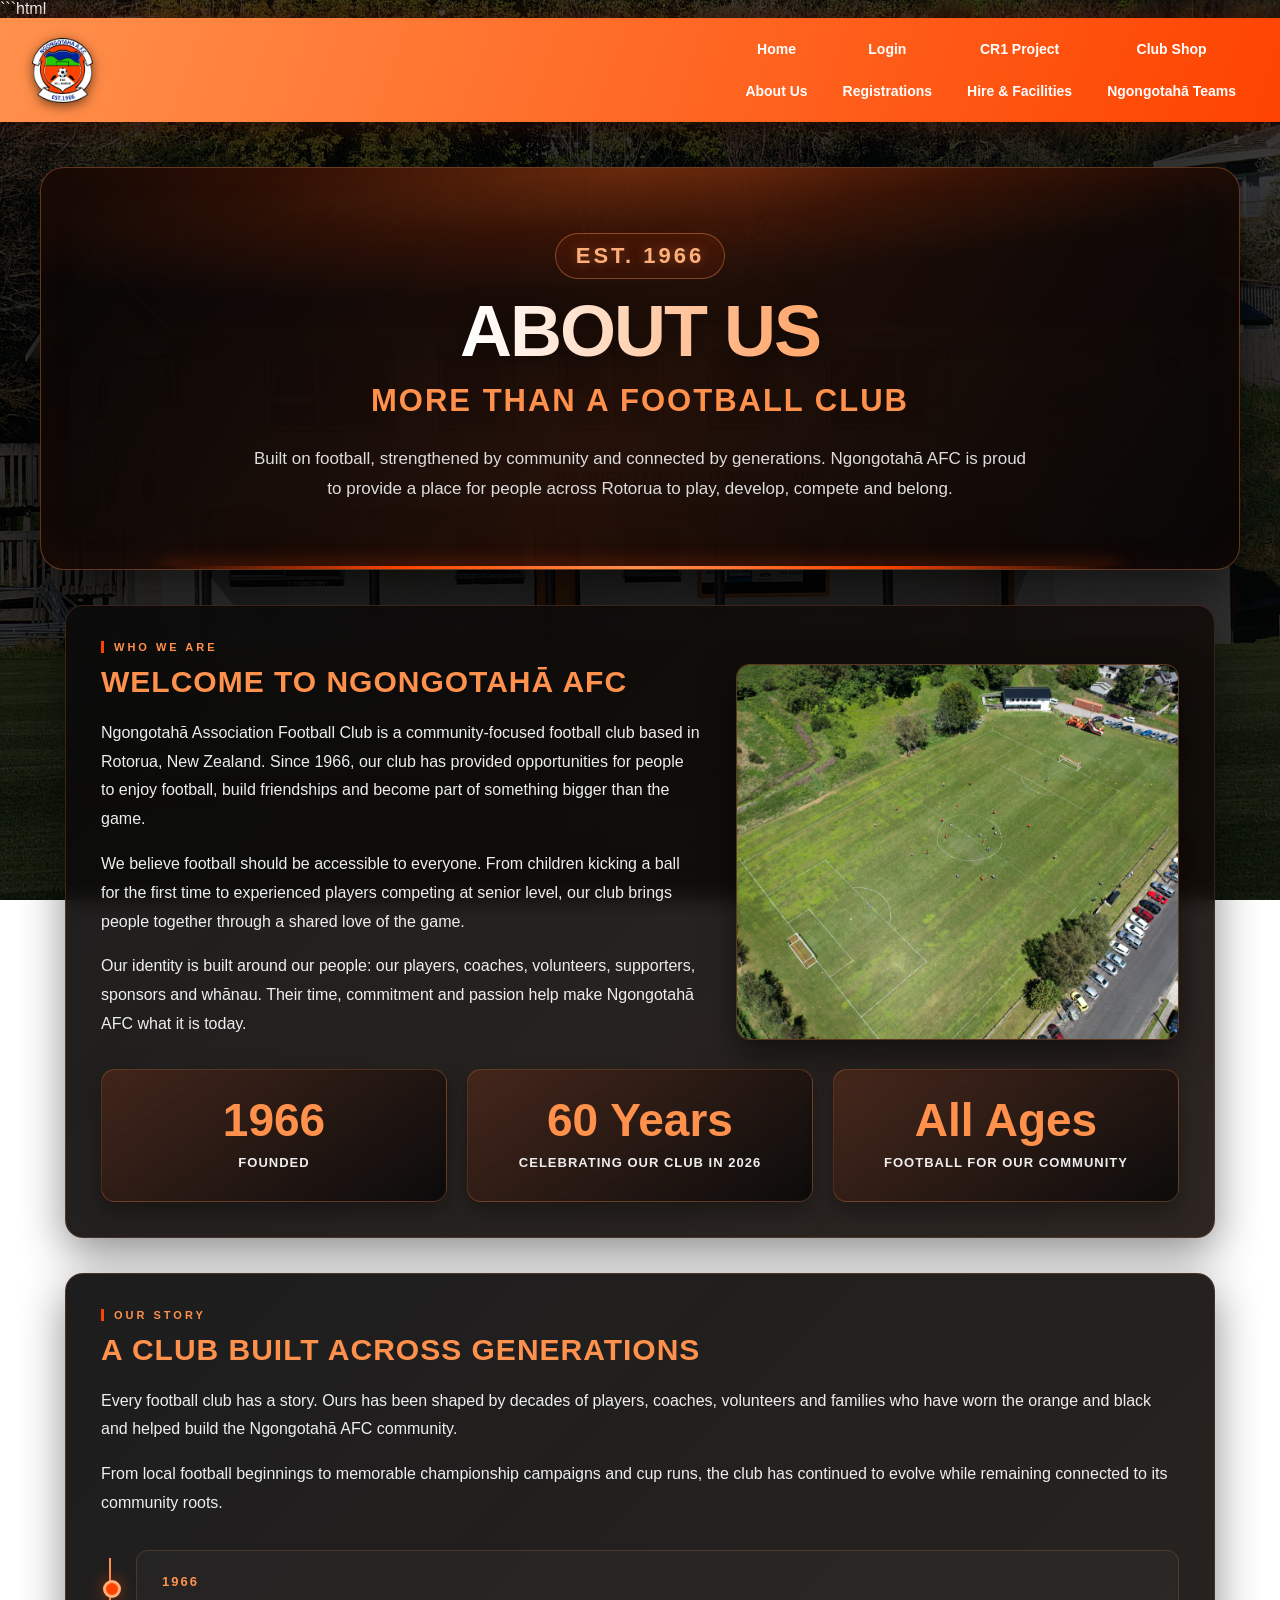
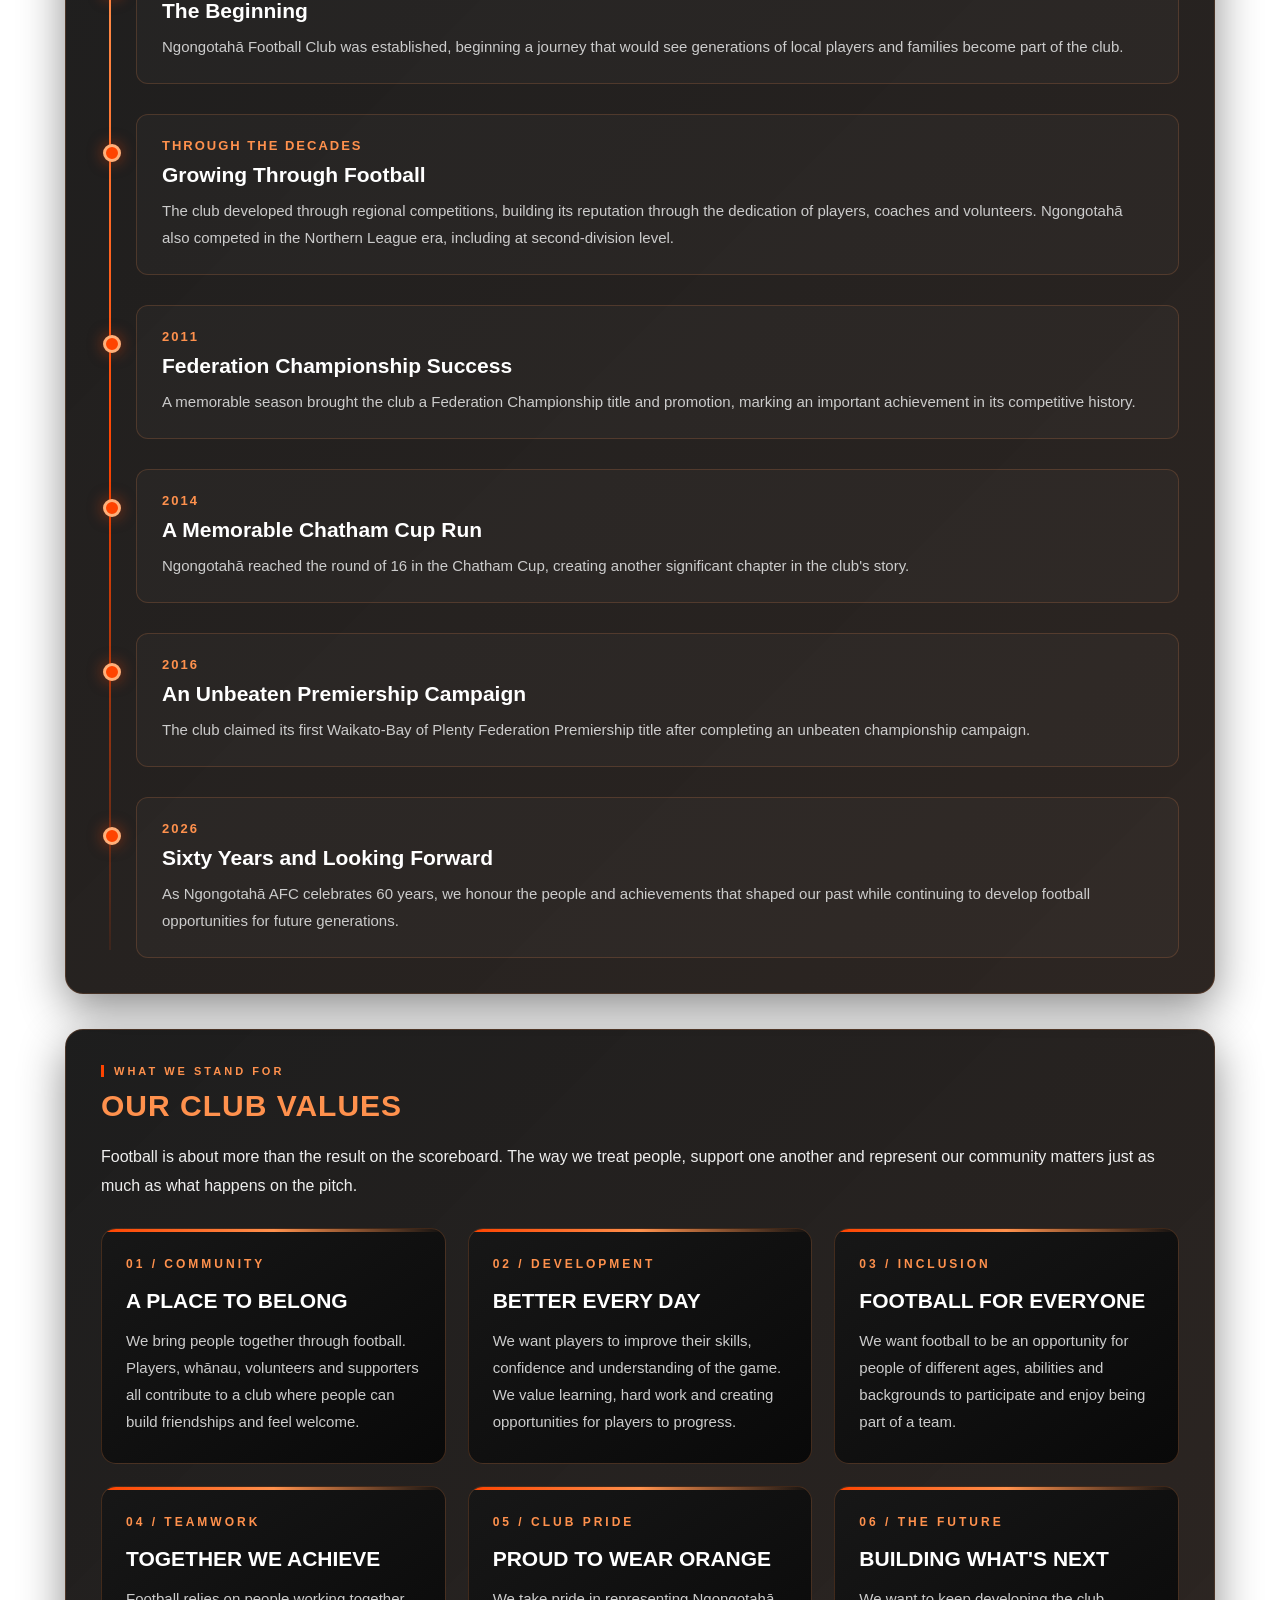
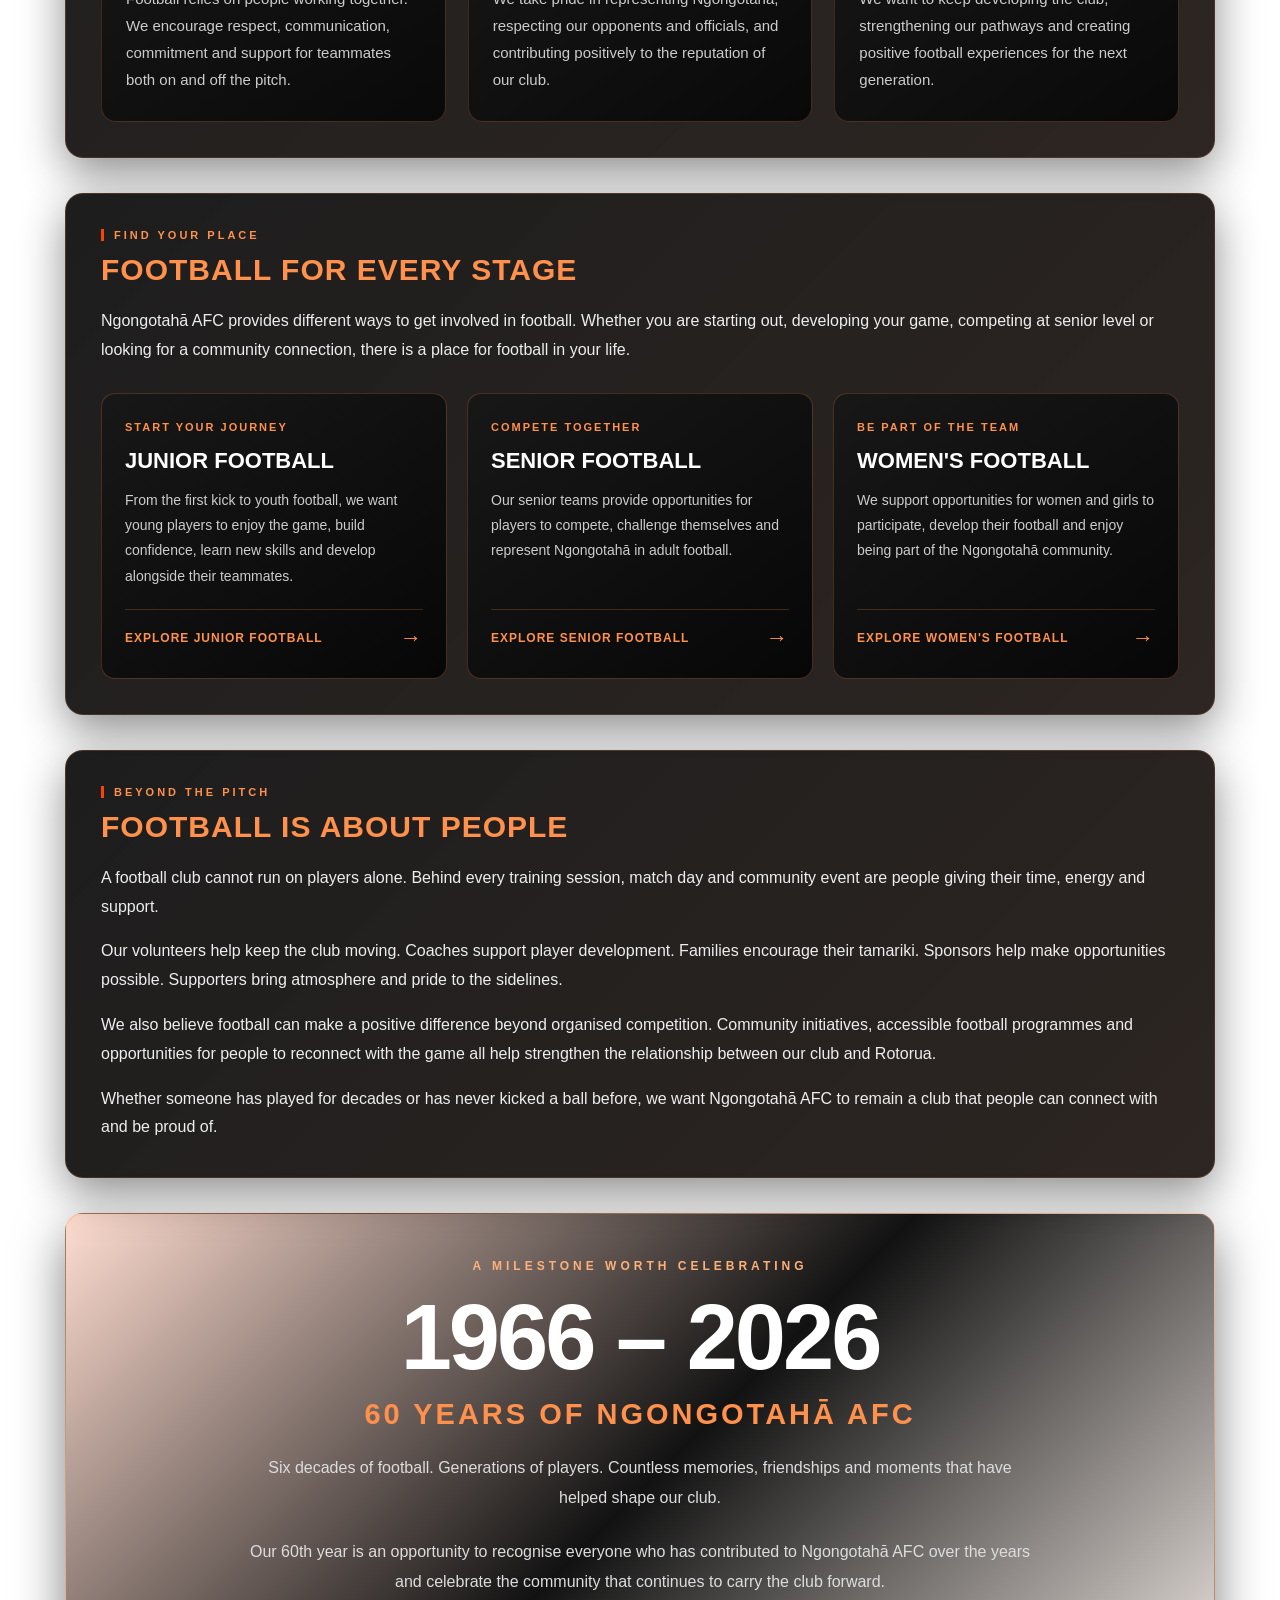
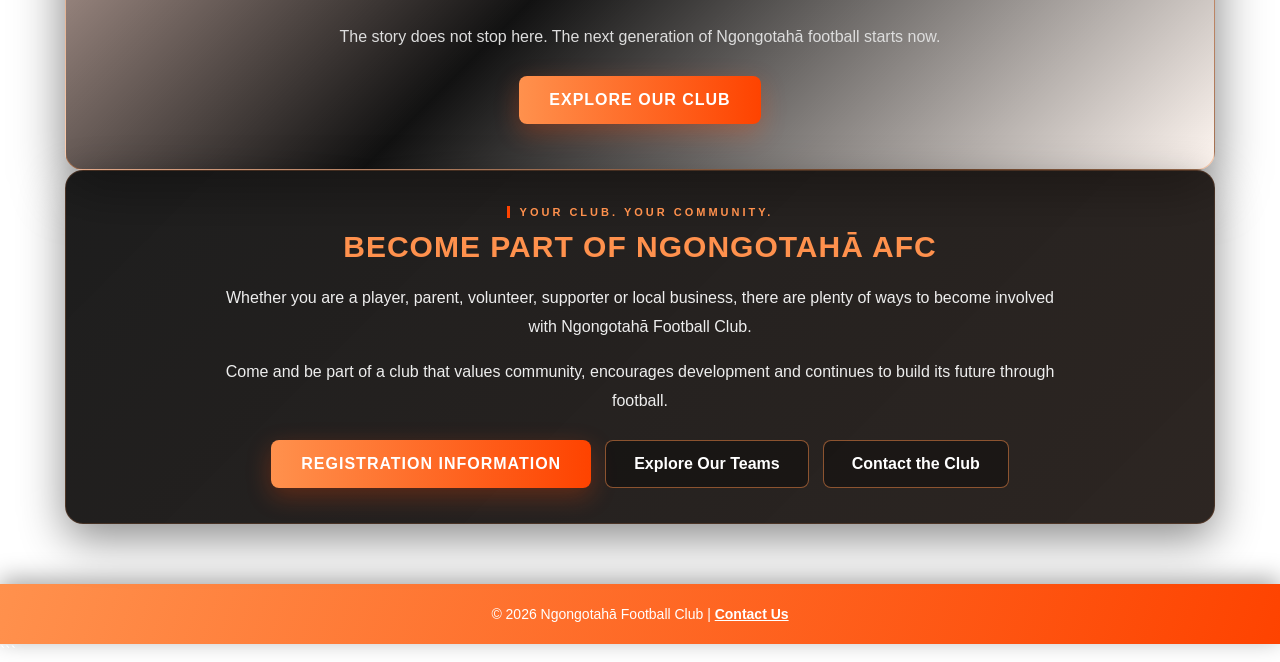
==== aboutus.html @ 8105110e "Add files via upload" ====
```html
<!DOCTYPE html>
<html lang="en">

<head>
    <meta charset="UTF-8">
    <meta name="viewport" content="width=device-width, initial-scale=1.0">

    <meta
        name="description"
        content="Discover the history, values and community behind Ngongotahā AFC. Proudly connecting generations through football since 1966."
    >

    <meta name="theme-color" content="#fe4300">

    <title>About Us | Ngongotahā AFC</title>

    <!-- SHARED MASTER STYLESHEET -->
    <link rel="stylesheet" href="style.css">

    <!-- =====================================================
         ABOUT US PAGE-SPECIFIC STYLING

         The main website styling remains in style.css.
         These rules only style sections unique to this page.
         ===================================================== -->

    <style>

        /* =====================================================
           ABOUT PAGE HERO
           ===================================================== */

        .about-hero {
            background:
                linear-gradient(
                    120deg,
                    rgba(5, 5, 5, 0.97),
                    rgba(35, 15, 7, 0.94),
                    rgba(5, 5, 5, 0.97)
                );

            margin-top: 45px;
        }


        /* =====================================================
           SECTION INTRODUCTION
           ===================================================== */

        .about-intro {
            display: grid;
            grid-template-columns: minmax(0, 1.15fr) minmax(0, 0.85fr);
            gap: 35px;
            align-items: center;
        }

        .about-intro-text {
            min-width: 0;
        }

        .about-intro-image {
            width: 100%;
            min-height: 300px;
            overflow: hidden;
            border-radius: 14px;
            border: 1px solid rgba(255, 145, 77, 0.35);
            background: #080808;
            box-shadow: 0 15px 35px rgba(0, 0, 0, 0.55);
        }

        .about-intro-image img {
            display: block;
            width: 100%;
            height: 100%;
            min-height: 300px;
            object-fit: cover;
            transition: transform 0.5s ease;
        }

        .about-intro-image:hover img {
            transform: scale(1.04);
        }


        /* =====================================================
           CLUB STATISTICS
           ===================================================== */

        .about-stats {
            display: grid;
            grid-template-columns: repeat(3, minmax(0, 1fr));
            gap: 20px;
            margin-top: 30px;
        }

        .about-stat {
            padding: 27px 18px;
            text-align: center;
            background:
                linear-gradient(
                    145deg,
                    rgba(254, 67, 0, 0.14),
                    rgba(10, 10, 10, 0.92)
                );
            border: 1px solid rgba(255, 145, 77, 0.25);
            border-radius: 14px;
            box-shadow: 0 10px 25px rgba(0, 0, 0, 0.35);
        }

        .about-stat-number {
            display: block;
            margin-bottom: 10px;
            color: #ff914d;
            font-size: clamp(30px, 4vw, 46px);
            line-height: 1;
            font-weight: 900;
        }

        .about-stat-label {
            display: block;
            color: #eeeeee;
            font-size: 13px;
            line-height: 1.6;
            font-weight: bold;
            letter-spacing: 1px;
            text-transform: uppercase;
        }


        /* =====================================================
           CLUB VALUES
           ===================================================== */

        .about-values-grid {
            display: grid;
            grid-template-columns: repeat(3, minmax(0, 1fr));
            gap: 22px;
            margin-top: 28px;
        }

        .about-value-card {
            position: relative;
            overflow: hidden;
            padding: 28px 24px;
            background:
                linear-gradient(
                    145deg,
                    #171717,
                    #090909
                );
            border: 1px solid rgba(255, 145, 77, 0.22);
            border-radius: 15px;
            transition:
                transform 0.3s ease,
                border-color 0.3s ease,
                box-shadow 0.3s ease;
        }

        .about-value-card::before {
            content: "";
            position: absolute;
            top: 0;
            left: 0;
            width: 100%;
            height: 3px;
            background:
                linear-gradient(
                    90deg,
                    #fe4300,
                    #ff914d,
                    transparent
                );
        }

        .about-value-card:hover {
            transform: translateY(-5px);
            border-color: rgba(255, 145, 77, 0.65);
            box-shadow: 0 15px 35px rgba(0, 0, 0, 0.5);
        }

        .about-value-number {
            display: inline-block;
            margin-bottom: 18px;
            color: #ff914d;
            font-size: 12px;
            font-weight: 900;
            letter-spacing: 3px;
        }

        .about-value-card h3 {
            margin: 0 0 14px;
            color: #ffffff;
            font-size: 21px;
            text-transform: uppercase;
        }

        .about-value-card p {
            margin: 0;
            color: #cccccc;
            font-size: 15px;
            line-height: 1.8;
        }


        /* =====================================================
           CLUB HISTORY TIMELINE
           ===================================================== */

        .about-timeline {
            position: relative;
            margin-top: 32px;
            padding-left: 35px;
        }

        .about-timeline::before {
            content: "";
            position: absolute;
            top: 8px;
            bottom: 8px;
            left: 8px;
            width: 2px;
            background:
                linear-gradient(
                    180deg,
                    #ff914d,
                    #fe4300,
                    rgba(254, 67, 0, 0.1)
                );
        }

        .about-timeline-item {
            position: relative;
            margin-bottom: 30px;
            padding: 23px 25px;
            background: rgba(255, 255, 255, 0.025);
            border: 1px solid rgba(255, 145, 77, 0.18);
            border-radius: 12px;
        }

        .about-timeline-item:last-child {
            margin-bottom: 0;
        }

        .about-timeline-item::before {
            content: "";
            position: absolute;
            top: 29px;
            left: -34px;
            width: 12px;
            height: 12px;
            background: #fe4300;
            border: 3px solid #ffb07a;
            border-radius: 50%;
            box-shadow: 0 0 15px rgba(254, 67, 0, 0.5);
        }

        .about-timeline-year {
            display: block;
            margin-bottom: 10px;
            color: #ff914d;
            font-size: 13px;
            font-weight: 900;
            letter-spacing: 2px;
        }

        .about-timeline-item h3 {
            margin: 0 0 10px;
            color: #ffffff;
            font-size: 21px;
        }

        .about-timeline-item p {
            margin: 0;
            color: #cccccc;
            font-size: 15px;
            line-height: 1.8;
        }


        /* =====================================================
           FOOTBALL PATHWAYS
           ===================================================== */

        .about-pathways-grid {
            display: grid;
            grid-template-columns: repeat(3, minmax(0, 1fr));
            gap: 20px;
            margin-top: 28px;
        }

        .about-pathway-card {
            display: flex;
            flex-direction: column;
            align-items: flex-start;
            padding: 27px 23px;
            min-width: 0;
            background:
                linear-gradient(
                    145deg,
                    rgba(24, 24, 24, 0.98),
                    rgba(7, 7, 7, 0.98)
                );
            border: 1px solid rgba(255, 145, 77, 0.25);
            border-radius: 14px;
            text-decoration: none;
            color: #ffffff;
            transition:
                transform 0.3s ease,
                border-color 0.3s ease,
                box-shadow 0.3s ease;
        }

        .about-pathway-card:hover {
            transform: translateY(-5px);
            border-color: #ff914d;
            box-shadow: 0 15px 35px rgba(0, 0, 0, 0.5);
        }

        .about-pathway-label {
            display: inline-block;
            margin-bottom: 15px;
            color: #ff914d;
            font-size: 11px;
            font-weight: 900;
            letter-spacing: 2px;
            text-transform: uppercase;
        }

        .about-pathway-card h3 {
            margin: 0 0 14px;
            color: #ffffff;
            font-size: 22px;
            text-transform: uppercase;
        }

        .about-pathway-card p {
            flex-grow: 1;
            margin: 0 0 20px;
            color: #cccccc;
            font-size: 14px;
            line-height: 1.8;
        }

        .about-pathway-link {
            display: flex;
            align-items: center;
            justify-content: space-between;
            gap: 12px;
            width: 100%;
            padding-top: 15px;
            border-top: 1px solid rgba(255, 145, 77, 0.22);
            color: #ff914d;
            font-size: 12px;
            font-weight: 900;
            letter-spacing: 1px;
            text-transform: uppercase;
        }

        .about-pathway-arrow {
            font-size: 22px;
        }


        /* =====================================================
           60 YEAR FEATURE
           ===================================================== */

        .about-anniversary {
            position: relative;
            overflow: hidden;
            padding: 45px 35px;
            text-align: center;
            background:
                linear-gradient(
                    135deg,
                    rgba(254, 67, 0, 0.18),
                    rgba(10, 10, 10, 0.97),
                    rgba(255, 145, 77, 0.08)
                );
            border: 1px solid rgba(255, 145, 77, 0.4);
            border-radius: 18px;
            box-shadow: 0 20px 50px rgba(0, 0, 0, 0.5);
        }

        .about-anniversary-label {
            display: inline-block;
            margin-bottom: 18px;
            color: #ffb07a;
            font-size: 12px;
            font-weight: 900;
            letter-spacing: 4px;
            text-transform: uppercase;
        }

        .about-anniversary h2 {
            margin: 0;
            color: #ffffff;
            font-size: clamp(48px, 8vw, 92px);
            line-height: 1;
            font-weight: 900;
            letter-spacing: -3px;
        }

        .about-anniversary h3 {
            margin: 15px 0 22px;
            color: #ff914d;
            font-size: clamp(19px, 3vw, 29px);
            letter-spacing: 3px;
            text-transform: uppercase;
        }

        .about-anniversary p {
            max-width: 780px;
            margin: 0 auto 25px;
            color: #dddddd;
            font-size: 16px;
            line-height: 1.85;
        }


        /* =====================================================
           COMMUNITY MESSAGE
           ===================================================== */

        .about-community {
            text-align: center;
        }

        .about-community h2 {
            max-width: 850px;
            margin-left: auto;
            margin-right: auto;
        }

        .about-community p {
            max-width: 850px;
            margin-left: auto;
            margin-right: auto;
        }

        .about-community-buttons {
            display: flex;
            justify-content: center;
            align-items: center;
            flex-wrap: wrap;
            gap: 14px;
            margin-top: 25px;
        }

        .about-community-buttons .registration-button,
        .about-community-buttons .orange-button {
            display: inline-block;
            text-align: center;
            transition:
                transform 0.25s ease,
                box-shadow 0.25s ease;
        }

        .about-community-buttons .registration-button:hover,
        .about-community-buttons .orange-button:hover {
            transform: translateY(-3px);
            box-shadow: 0 12px 30px rgba(254, 67, 0, 0.3);
        }

        .about-secondary-button {
            padding: 14px 28px;
            border: 1px solid rgba(255, 145, 77, 0.5);
            border-radius: 8px;
            background: rgba(0, 0, 0, 0.35);
            color: #ffffff;
            text-decoration: none;
            font-weight: bold;
            transition:
                background 0.25s ease,
                border-color 0.25s ease;
        }

        .about-secondary-button:hover {
            background: rgba(254, 67, 0, 0.2);
            border-color: #ff914d;
        }


        /* =====================================================
           ACCESSIBILITY
           ===================================================== */

        .about-page a:focus-visible {
            outline: 3px solid #ffb07a;
            outline-offset: 4px;
        }


        /* =====================================================
           TABLET
           ===================================================== */

        @media (max-width: 900px) {

            .about-intro {
                grid-template-columns: 1fr;
                gap: 25px;
            }

            .about-intro-image {
                min-height: 250px;
            }

            .about-intro-image img {
                min-height: 250px;
                max-height: 400px;
            }

            .about-values-grid {
                grid-template-columns: repeat(2, minmax(0, 1fr));
            }

            .about-pathways-grid {
                grid-template-columns: 1fr;
                max-width: 600px;
                margin-left: auto;
                margin-right: auto;
            }

            .about-pathway-card {
                padding: 25px;
            }

        }


        /* =====================================================
           MOBILE
           ===================================================== */

        @media (max-width: 600px) {

            .about-hero {
                margin-top: 20px;
            }

            .about-stats {
                grid-template-columns: 1fr;
                gap: 12px;
            }

            .about-stat {
                padding: 22px 15px;
            }

            .about-stat-number {
                font-size: 35px;
            }

            .about-values-grid {
                grid-template-columns: 1fr;
                gap: 16px;
            }

            .about-value-card {
                padding: 24px 20px;
            }

            .about-timeline {
                padding-left: 27px;
            }

            .about-timeline::before {
                left: 5px;
            }

            .about-timeline-item {
                padding: 20px 17px;
            }

            .about-timeline-item::before {
                left: -28px;
                width: 10px;
                height: 10px;
            }

            .about-timeline-item h3 {
                font-size: 19px;
            }

            .about-anniversary {
                padding: 35px 18px;
            }

            .about-anniversary h2 {
                letter-spacing: -1px;
            }

            .about-anniversary h3 {
                letter-spacing: 1px;
            }

            .about-anniversary p {
                font-size: 15px;
            }

            .about-community-buttons {
                flex-direction: column;
                align-items: stretch;
            }

            .about-community-buttons a {
                width: 100%;
            }

        }


        /* =====================================================
           VERY SMALL PHONES
           ===================================================== */

        @media (max-width: 400px) {

            .about-intro-image,
            .about-intro-image img {
                min-height: 200px;
            }

            .about-value-card h3,
            .about-pathway-card h3 {
                font-size: 19px;
            }

            .about-anniversary {
                padding: 30px 14px;
            }

            .about-anniversary h2 {
                font-size: 44px;
            }

        }

    </style>

</head>


<body class="about-page">


    <!-- =====================================================
         SHARED NAVIGATION BAR

         Kept consistent with index.html.
         All pages use style.css and java.js.
         ===================================================== -->

    <nav class="navbar" id="navbar">

        <!-- CLUB LOGO -->

        <a
            href="index.html"
            class="navbar-logo"
            aria-label="Ngongotahā AFC home"
        >

            <img
                src="logo.png"
                alt="Ngongotahā Football Club Logo"
            >

        </a>


        <!-- NAVIGATION LINKS -->

        <div class="nav-links">


            <!-- HOME AND ABOUT US -->

            <div style="display:flex;flex-direction:column;align-items:center;">

                <a href="index.html">
                    Home
                </a>

                <a
                    href="aboutus.html"
                    aria-current="page"
                >
                    About Us
                </a>

            </div>


            <!-- LOGIN AND REGISTRATIONS -->

            <div style="display:flex;flex-direction:column;align-items:center;">

                <a
                    href="https://ngongotahaafc.friendlymanager.com"
                    target="_blank"
                    rel="noopener noreferrer"
                >
                    Login
                </a>

                <a href="registrations.html">
                    Registrations
                </a>

            </div>


            <!-- CR1 PROJECT AND FACILITIES -->

            <div style="display:flex;flex-direction:column;align-items:center;">

                <a href="cr1.html">
                    CR1 Project
                </a>

                <a href="hire.html">
                    Hire &amp; Facilities
                </a>

            </div>


            <!-- CLUB SHOP AND TEAMS -->

            <div style="display:flex;flex-direction:column;align-items:center;">

                <a href="shop.html">
                    Club Shop
                </a>


                <!-- TEAMS DROPDOWN -->

                <div class="dropdown">

                    <button
                        class="dropbtn"
                        type="button"
                        aria-haspopup="true"
                        aria-expanded="false"
                        aria-controls="teamsDropdown"
                    >
                        Ngongotahā Teams
                    </button>


                    <div
                        class="dropdown-content"
                        id="teamsDropdown"
                    >

                        <a href="senior-teams.html">
                            Senior Teams
                        </a>

                        <a href="junior-teams.html">
                            Junior Teams
                        </a>

                        <a href="womens-teams.html">
                            Women's Teams
                        </a>

                    </div>

                </div>

            </div>

        </div>

    </nav>



    <!-- =====================================================
         HERO
         ===================================================== -->

    <header class="hero about-hero">

        <div class="hero-content">

            <div class="hero-small">
                EST. 1966
            </div>

            <h1>
                About Us
            </h1>

            <h2>
                More Than a Football Club
            </h2>

            <p>
                Built on football, strengthened by community and
                connected by generations. Ngongotahā AFC is proud
                to provide a place for people across Rotorua to
                play, develop, compete and belong.
            </p>

        </div>

    </header>



    <!-- =====================================================
         MAIN CONTENT
         ===================================================== -->

    <main class="content">



        <!-- =================================================
             WHO WE ARE
             ================================================= -->

        <section
            class="section"
            id="who-we-are"
        >

            <div class="home-section-label">
                WHO WE ARE
            </div>


            <div class="about-intro">

                <div class="about-intro-text">

                    <h2>
                        Welcome to Ngongotahā AFC
                    </h2>

                    <p>
                        Ngongotahā Association Football Club is a
                        community-focused football club based in
                        Rotorua, New Zealand. Since 1966, our club
                        has provided opportunities for people to
                        enjoy football, build friendships and become
                        part of something bigger than the game.
                    </p>

                    <p>
                        We believe football should be accessible to
                        everyone. From children kicking a ball for
                        the first time to experienced players
                        competing at senior level, our club brings
                        people together through a shared love of
                        the game.
                    </p>

                    <p>
                        Our identity is built around our people:
                        our players, coaches, volunteers, supporters,
                        sponsors and whānau. Their time, commitment
                        and passion help make Ngongotahā AFC what
                        it is today.
                    </p>

                </div>


                <div class="about-intro-image">

                    <img
                        src="drone.jpg"
                        alt="Aerial view of Ngongotahā Football Club"
                        loading="eager"
                    >

                </div>

            </div>


            <!-- CLUB STATISTICS -->

            <div class="about-stats">

                <div class="about-stat">

                    <span class="about-stat-number">
                        1966
                    </span>

                    <span class="about-stat-label">
                        Founded
                    </span>

                </div>


                <div class="about-stat">

                    <span class="about-stat-number">
                        60 Years
                    </span>

                    <span class="about-stat-label">
                        Celebrating Our Club in 2026
                    </span>

                </div>


                <div class="about-stat">

                    <span class="about-stat-number">
                        All Ages
                    </span>

                    <span class="about-stat-label">
                        Football for Our Community
                    </span>

                </div>

            </div>

        </section>



        <!-- =================================================
             OUR STORY
             ================================================= -->

        <section
            class="section"
            id="our-story"
        >

            <div class="home-section-label">
                OUR STORY
            </div>

            <h2>
                A Club Built Across Generations
            </h2>

            <p>
                Every football club has a story. Ours has been
                shaped by decades of players, coaches, volunteers
                and families who have worn the orange and black
                and helped build the Ngongotahā AFC community.
            </p>

            <p>
                From local football beginnings to memorable
                championship campaigns and cup runs, the club
                has continued to evolve while remaining connected
                to its community roots.
            </p>


            <!-- HISTORY TIMELINE -->

            <div class="about-timeline">


                <!-- 1966 -->

                <article class="about-timeline-item">

                    <span class="about-timeline-year">
                        1966
                    </span>

                    <h3>
                        The Beginning
                    </h3>

                    <p>
                        Ngongotahā Football Club was established,
                        beginning a journey that would see generations
                        of local players and families become part
                        of the club.
                    </p>

                </article>


                <!-- GROWTH -->

                <article class="about-timeline-item">

                    <span class="about-timeline-year">
                        THROUGH THE DECADES
                    </span>

                    <h3>
                        Growing Through Football
                    </h3>

                    <p>
                        The club developed through regional
                        competitions, building its reputation
                        through the dedication of players,
                        coaches and volunteers. Ngongotahā
                        also competed in the Northern League era,
                        including at second-division level.
                    </p>

                </article>


                <!-- 2011 -->

                <article class="about-timeline-item">

                    <span class="about-timeline-year">
                        2011
                    </span>

                    <h3>
                        Federation Championship Success
                    </h3>

                    <p>
                        A memorable season brought the club a
                        Federation Championship title and promotion,
                        marking an important achievement in its
                        competitive history.
                    </p>

                </article>


                <!-- 2014 -->

                <article class="about-timeline-item">

                    <span class="about-timeline-year">
                        2014
                    </span>

                    <h3>
                        A Memorable Chatham Cup Run
                    </h3>

                    <p>
                        Ngongotahā reached the round of 16 in
                        the Chatham Cup, creating another
                        significant chapter in the club's story.
                    </p>

                </article>


                <!-- 2016 -->

                <article class="about-timeline-item">

                    <span class="about-timeline-year">
                        2016
                    </span>

                    <h3>
                        An Unbeaten Premiership Campaign
                    </h3>

                    <p>
                        The club claimed its first Waikato-Bay
                        of Plenty Federation Premiership title
                        after completing an unbeaten championship
                        campaign.
                    </p>

                </article>


                <!-- 2026 -->

                <article class="about-timeline-item">

                    <span class="about-timeline-year">
                        2026
                    </span>

                    <h3>
                        Sixty Years and Looking Forward
                    </h3>

                    <p>
                        As Ngongotahā AFC celebrates 60 years,
                        we honour the people and achievements
                        that shaped our past while continuing
                        to develop football opportunities for
                        future generations.
                    </p>

                </article>


            </div>

        </section>



        <!-- =================================================
             OUR VALUES
             ================================================= -->

        <section
            class="section"
            id="our-values"
        >

            <div class="home-section-label">
                WHAT WE STAND FOR
            </div>

            <h2>
                Our Club Values
            </h2>

            <p>
                Football is about more than the result on the
                scoreboard. The way we treat people, support
                one another and represent our community matters
                just as much as what happens on the pitch.
            </p>


            <div class="about-values-grid">


                <!-- COMMUNITY -->

                <article class="about-value-card">

                    <span class="about-value-number">
                        01 / COMMUNITY
                    </span>

                    <h3>
                        A Place to Belong
                    </h3>

                    <p>
                        We bring people together through football.
                        Players, whānau, volunteers and supporters
                        all contribute to a club where people can
                        build friendships and feel welcome.
                    </p>

                </article>


                <!-- DEVELOPMENT -->

                <article class="about-value-card">

                    <span class="about-value-number">
                        02 / DEVELOPMENT
                    </span>

                    <h3>
                        Better Every Day
                    </h3>

                    <p>
                        We want players to improve their skills,
                        confidence and understanding of the game.
                        We value learning, hard work and creating
                        opportunities for players to progress.
                    </p>

                </article>


                <!-- INCLUSION -->

                <article class="about-value-card">

                    <span class="about-value-number">
                        03 / INCLUSION
                    </span>

                    <h3>
                        Football for Everyone
                    </h3>

                    <p>
                        We want football to be an opportunity
                        for people of different ages, abilities
                        and backgrounds to participate and enjoy
                        being part of a team.
                    </p>

                </article>


                <!-- TEAMWORK -->

                <article class="about-value-card">

                    <span class="about-value-number">
                        04 / TEAMWORK
                    </span>

                    <h3>
                        Together We Achieve
                    </h3>

                    <p>
                        Football relies on people working
                        together. We encourage respect,
                        communication, commitment and support
                        for teammates both on and off the pitch.
                    </p>

                </article>


                <!-- PRIDE -->

                <article class="about-value-card">

                    <span class="about-value-number">
                        05 / CLUB PRIDE
                    </span>

                    <h3>
                        Proud to Wear Orange
                    </h3>

                    <p>
                        We take pride in representing Ngongotahā,
                        respecting our opponents and officials,
                        and contributing positively to the
                        reputation of our club.
                    </p>

                </article>


                <!-- COMMUNITY IMPACT -->

                <article class="about-value-card">

                    <span class="about-value-number">
                        06 / THE FUTURE
                    </span>

                    <h3>
                        Building What's Next
                    </h3>

                    <p>
                        We want to keep developing the club,
                        strengthening our pathways and creating
                        positive football experiences for the
                        next generation.
                    </p>

                </article>


            </div>

        </section>



        <!-- =================================================
             FOOTBALL FOR EVERYONE
             ================================================= -->

        <section
            class="section"
            id="football-pathways"
        >

            <div class="home-section-label">
                FIND YOUR PLACE
            </div>

            <h2>
                Football for Every Stage
            </h2>

            <p>
                Ngongotahā AFC provides different ways to get
                involved in football. Whether you are starting
                out, developing your game, competing at senior
                level or looking for a community connection,
                there is a place for football in your life.
            </p>


            <div class="about-pathways-grid">


                <!-- JUNIOR FOOTBALL -->

                <a
                    href="junior-teams.html"
                    class="about-pathway-card"
                >

                    <span class="about-pathway-label">
                        START YOUR JOURNEY
                    </span>

                    <h3>
                        Junior Football
                    </h3>

                    <p>
                        From the first kick to youth football,
                        we want young players to enjoy the game,
                        build confidence, learn new skills and
                        develop alongside their teammates.
                    </p>

                    <span class="about-pathway-link">

                        Explore Junior Football

                        <span class="about-pathway-arrow">
                            →
                        </span>

                    </span>

                </a>


                <!-- SENIOR FOOTBALL -->

                <a
                    href="senior-teams.html"
                    class="about-pathway-card"
                >

                    <span class="about-pathway-label">
                        COMPETE TOGETHER
                    </span>

                    <h3>
                        Senior Football
                    </h3>

                    <p>
                        Our senior teams provide opportunities
                        for players to compete, challenge
                        themselves and represent Ngongotahā
                        in adult football.
                    </p>

                    <span class="about-pathway-link">

                        Explore Senior Football

                        <span class="about-pathway-arrow">
                            →
                        </span>

                    </span>

                </a>


                <!-- WOMEN'S FOOTBALL -->

                <a
                    href="womens-teams.html"
                    class="about-pathway-card"
                >

                    <span class="about-pathway-label">
                        BE PART OF THE TEAM
                    </span>

                    <h3>
                        Women's Football
                    </h3>

                    <p>
                        We support opportunities for women
                        and girls to participate, develop
                        their football and enjoy being part
                        of the Ngongotahā community.
                    </p>

                    <span class="about-pathway-link">

                        Explore Women's Football

                        <span class="about-pathway-arrow">
                            →
                        </span>

                    </span>

                </a>


            </div>

        </section>



        <!-- =================================================
             OUR COMMUNITY
             ================================================= -->

        <section
            class="section"
            id="our-community"
        >

            <div class="home-section-label">
                BEYOND THE PITCH
            </div>

            <h2>
                Football Is About People
            </h2>

            <p>
                A football club cannot run on players alone.
                Behind every training session, match day and
                community event are people giving their time,
                energy and support.
            </p>

            <p>
                Our volunteers help keep the club moving.
                Coaches support player development. Families
                encourage their tamariki. Sponsors help make
                opportunities possible. Supporters bring
                atmosphere and pride to the sidelines.
            </p>

            <p>
                We also believe football can make a positive
                difference beyond organised competition.
                Community initiatives, accessible football
                programmes and opportunities for people to
                reconnect with the game all help strengthen
                the relationship between our club and Rotorua.
            </p>

            <p>
                Whether someone has played for decades or
                has never kicked a ball before, we want
                Ngongotahā AFC to remain a club that people
                can connect with and be proud of.
            </p>

        </section>



        <!-- =================================================
             60 YEAR ANNIVERSARY
             ================================================= -->

        <section
            class="about-anniversary"
            id="60-years"
        >

            <span class="about-anniversary-label">
                A MILESTONE WORTH CELEBRATING
            </span>

            <h2>
                1966 – 2026
            </h2>

            <h3>
                60 Years of Ngongotahā AFC
            </h3>

            <p>
                Six decades of football. Generations of players.
                Countless memories, friendships and moments
                that have helped shape our club.
            </p>

            <p>
                Our 60th year is an opportunity to recognise
                everyone who has contributed to Ngongotahā AFC
                over the years and celebrate the community
                that continues to carry the club forward.
            </p>

            <p>
                The story does not stop here. The next
                generation of Ngongotahā football starts now.
            </p>

            <a
                href="index.html"
                class="registration-button"
            >
                Explore Our Club
            </a>

        </section>



        <!-- =================================================
             JOIN OUR CLUB
             ================================================= -->

        <section
            class="section about-community"
            id="join-us"
        >

            <div class="home-section-label">
                YOUR CLUB. YOUR COMMUNITY.
            </div>

            <h2>
                Become Part of Ngongotahā AFC
            </h2>

            <p>
                Whether you are a player, parent, volunteer,
                supporter or local business, there are plenty
                of ways to become involved with Ngongotahā
                Football Club.
            </p>

            <p>
                Come and be part of a club that values
                community, encourages development and
                continues to build its future through football.
            </p>


            <div class="about-community-buttons">

                <a
                    href="registrations.html"
                    class="registration-button"
                >
                    Registration Information
                </a>

                <a
                    href="junior-teams.html"
                    class="about-secondary-button"
                >
                    Explore Our Teams
                </a>

                <a
                    href="mailto:info@ngongotahafootball.co.nz"
                    class="about-secondary-button"
                >
                    Contact the Club
                </a>

            </div>

        </section>


    </main>



    <!-- =====================================================
         SHARED FOOTER
         ===================================================== -->

    <footer>

        © 2026 Ngongotahā Football Club |

        <a href="mailto:info@ngongotahafootball.co.nz">
            Contact Us
        </a>

    </footer>



    <!-- =====================================================
         SHARED JAVASCRIPT

         Uses the existing java.js file.
         No separate About Us JavaScript is required.
         ===================================================== -->

    <script src="java.js"></script>


</body>

</html>
```
---- style.css ----
/* =========================================================
NGONGOTAHĀ AFC WEBSITE
MASTER STYLESHEET
========================================================= */

/* =========================================================
GLOBAL
========================================================= */

* {
  box-sizing: border-box;
}

html {
  scroll-behavior: smooth;
}

body {
  margin: 0;

  font-family:
    Arial,
    Helvetica,
    sans-serif;

  color: white;

  background-image:
    linear-gradient(
      rgba(0,0,0,0.72),
      rgba(0,0,0,0.82)
    ),
    url("background.jpg");

  background-size: cover;
  background-position: center;
  background-attachment: fixed;

  min-height: 100vh;
}

/* =========================================================
COLOURS
========================================================= */

:root {

  --orange-light: #ff914d;
  --orange: #fe4300;
  --orange-bright: #ff6a00;
  --orange-soft: #ffb07a;

  --black: #050505;
  --dark: #0b0b0b;
  --dark-panel: #111111;

  --text: #eeeeee;
  --text-muted: #bbbbbb;

}

/* =========================================================
NAVBAR
========================================================= */

.navbar {

  position: sticky;
  top: 0;
  z-index: 10000;

  min-height: 82px;

  display: flex;
  align-items: center;

  padding:
    10px 30px;

  background:
    linear-gradient(
      110deg,
      #ff914d,
      #fe4300,
      #ff6a00,
      #fe4300
    );

  background-size:
    300% 300%;

  animation:
    navbarGlow 15s ease infinite;

  box-shadow:
    0 4px 25px rgba(0,0,0,0.55),
    0 0 25px rgba(254,67,0,0.25);

  transition:
    background 0.4s ease;

}

@keyframes navbarGlow {

  0% {
    background-position:
      0% 50%;
  }

  50% {
    background-position:
      100% 50%;
  }

  100% {
    background-position:
      0% 50%;
  }

}

/* =========================================================
NAVBAR LOGO
========================================================= */

.navbar-logo {

  display: flex;
  align-items: center;

  flex-shrink: 0;

  text-decoration: none;

}

.navbar-logo img {

  width: 65px;
  height: 65px;

  object-fit: contain;

  display: block;

  filter:
    drop-shadow(
      0 3px 6px rgba(0,0,0,0.55)
    );

  transition:
    transform 0.25s ease;

}

.navbar-logo:hover img {

  transform:
    scale(1.06);

}

/* =========================================================
NAVIGATION
========================================================= */

.nav-links {

  display: flex;

  align-items: center;

  justify-content: flex-end;

  gap: 7px;

  width: 100%;

  margin-left: 25px;

}

.nav-links a,
.dropbtn {

  position: relative;

  overflow: hidden;

  color: white;

  text-decoration: none;

  font-size: 14px;

  font-weight: bold;

  padding:
    13px 14px;

  border-radius: 8px;

  transition:
    background 0.25s ease,
    transform 0.25s ease,
    box-shadow 0.25s ease;

  white-space: nowrap;

}

.nav-links a::after,
.nav-links .dropbtn::after {

  content: "";

  position: absolute;

  top: -100%;
  left: -35%;

  width: 24px;
  height: 300%;

  background:
    linear-gradient(
      90deg,
      transparent 0%,
      rgba(255,255,255,0.04) 20%,
      rgba(255,255,255,0.20) 42%,
      rgba(255,255,255,0.55) 50%,
      rgba(255,255,255,0.20) 58%,
      rgba(255,255,255,0.04) 80%,
      transparent 100%
    );

  transform:
    rotate(25deg)
    translateX(-120px);

  opacity: 0;

  pointer-events: none;

}

.nav-links a:hover::after,
.nav-links .dropbtn:hover::after {

  opacity: 1;

  animation:
    navbarSilkyShine 0.7s ease-out forwards;

}

@keyframes navbarSilkyShine {

  0% {
    transform:
      rotate(25deg)
      translateX(-120px);
  }

  100% {
    transform:
      rotate(25deg)
      translateX(300px);
  }

}

.nav-links a:hover,
.dropbtn:hover {

  background:
    rgba(0,0,0,0.25);

  transform:
    translateY(-2px);

  box-shadow:
    0 5px 15px rgba(0,0,0,0.25);

}

/* =========================================================
DROPDOWN
========================================================= */

.dropdown {

  position:
    relative;

  display:
    inline-block;

}

.dropbtn {

  border:
    none;

  background:
    transparent;

  cursor:
    pointer;

  font-family:
    inherit;

}

.dropdown-content {

  display:
    none;

  position:
    absolute;

  top:
    100%;

  left:
    0;

  min-width:
    190px;

  background:
    rgba(15,15,15,0.97);

  border:
    1px solid rgba(255,145,77,0.45);

  border-radius:
    10px;

  overflow:
    hidden;

  box-shadow:
    0 12px 30px rgba(0,0,0,0.6);

  backdrop-filter:
    blur(12px);

  -webkit-backdrop-filter:
    blur(12px);

  z-index:
    999999;

}

.dropdown-content a {

  display:
    block;

  width:
    100%;

  padding:
    13px 16px;

  color:
    white;

  border-radius:
    0;

  font-size:
    14px;

  white-space:
    nowrap;

}

.dropdown-content a:hover {

  background:
    linear-gradient(
      90deg,
      rgba(254,67,0,0.85),
      rgba(255,145,77,0.65)
    );

  transform:
    none;

  box-shadow:
    none;

}

/* PC - hover OR click */

.dropdown.mobile-open .dropdown-content {
  display: block;
}

@media (hover: hover) and (pointer: fine) {
  .dropdown:hover .dropdown-content {
    display: block;
  }
}

/* =========================================================
HERO
========================================================= */

.hero {

  position: relative;

  max-width: 1200px;

  margin:
    55px auto 35px;

  padding:
    65px 35px;

  text-align: center;

  overflow: hidden;

  background:
    linear-gradient(
      135deg,
      rgba(8,8,8,0.97),
      rgba(25,12,7,0.96),
      rgba(8,8,8,0.97)
    );

  border-radius: 24px;

  border:
    1px solid rgba(255,145,77,0.35);

  box-shadow:
    0 20px 60px rgba(0,0,0,0.65),
    inset 0 0 40px rgba(254,67,0,0.06);

}

.hero::before {

  content: "";

  position: absolute;

  top: -120px;
  left: -15%;

  width: 130%;
  height: 240px;

  background:
    radial-gradient(
      ellipse,
      rgba(255,100,25,0.32) 0%,
      rgba(254,67,0,0.12) 35%,
      transparent 70%
    );

  transform:
    rotate(-4deg);

  pointer-events: none;

}

.hero::after {

  content: "";

  position: absolute;

  left: 10%;
  right: 10%;

  bottom: 0;

  height: 3px;

  background:
    linear-gradient(
      90deg,
      transparent,
      #fe4300,
      #ff914d,
      #fe4300,
      transparent
    );

  box-shadow:
    0 0 18px rgba(254,67,0,0.8);

  pointer-events: none;

}

.hero-content {

  position:
    relative;

  z-index:
    2;

}

.hero-small {

  display:
    inline-block;

  margin-bottom:
    18px;

  padding:
    9px 20px;

  border:
    1px solid rgba(255,145,77,0.4);

  border-radius:
    30px;

  color:
    #ffb07a;

  font-size:
    clamp(16px, 2.5vw, 22px);

  font-weight:
    800;

  letter-spacing:
    3px;

  text-transform:
    uppercase;

  background:
    rgba(254,67,0,0.08);

  text-shadow:
    0 0 12px rgba(255,145,77,0.35);

}

.hero h1 {

  margin:
    0;

  font-size:
    clamp(38px,6vw,72px);

  line-height:
    0.95;

  font-weight:
    900;

  letter-spacing:
    -2px;

  text-transform:
    uppercase;

  background:
    linear-gradient(
      90deg,
      #ffffff 0%,
      #ffffff 35%,
      #ffb27e 60%,
      #ff6a00 100%
    );

  -webkit-background-clip:
    text;

  -webkit-text-fill-color:
    transparent;

  background-clip:
    text;

  filter:
    drop-shadow(
      0 5px 12px rgba(0,0,0,0.55)
    );

}

.hero h2 {

  margin:
    18px 0 0;

  font-size:
    clamp(20px,3vw,31px);

  font-weight:
    700;

  color:
    #ff914d;

  letter-spacing:
    2px;

  text-transform:
    uppercase;

}

.hero p {

  max-width:
    780px;

  margin:
    25px auto 0;

  color:
    #dddddd;

  font-size:
    17px;

  line-height:
    1.75;

}

.page-home .home-hero {

  max-width:
    1200px;

  margin-top:
    48px;

  background:
    rgba(7,7,7,0.96);

  border:
    1px solid rgba(255,145,77,0.25);

  box-shadow:
    0 22px 55px rgba(0,0,0,0.7);

}

/* =========================================================
MAIN CONTENT
========================================================= */

.content {

  max-width:
    1200px;

  margin:
    0 auto 60px;

  padding:
    0 25px;

}

/* =========================================================
GENERAL SECTION
========================================================= */

.section {

  position:
    relative;

  margin-bottom:
    35px;

  padding:
    35px;

  background:
    linear-gradient(
      135deg,
      rgba(10,10,10,0.92),
      rgba(22,14,10,0.90)
    );

  border:
    1px solid rgba(255,145,77,0.18);

  border-radius:
    18px;

  box-shadow:
    0 15px 45px rgba(0,0,0,0.45);

  backdrop-filter:
    blur(10px);

}

.section h2 {

  margin-top:
    0;

  margin-bottom:
    20px;

  font-size:
    30px;

  color:
    #ff914d;

  text-transform:
    uppercase;

  letter-spacing:
    1px;

}

.section p {

  color:
    #eeeeee;

  font-size:
    16px;

  line-height:
    1.8;

  margin-bottom:
    16px;

}

.section p:last-child {

  margin-bottom:
    0;

}

/* =========================================================
HOME SECTION LABEL
========================================================= */

.home-section-label {

  display:
    inline-block;

  margin-bottom:
    12px;

  color:
    #ff914d;

  font-size:
    11px;

  font-weight:
    800;

  letter-spacing:
    3px;

  text-transform:
    uppercase;

  border-left:
    3px solid #fe4300;

  padding-left:
    10px;

}

/* =========================================================
HOME INTRO
========================================================= */

.page-home .home-intro {

  border-left:
    3px solid rgba(254,67,0,0.75);

}

.page-home .home-intro h2 {

  color:
    #ffffff;

}

/* =========================================================
FIND YOUR TEAM
========================================================= */

.page-home .team-pathways {

  background:
    rgba(6,6,6,0.96);

  border:
    1px solid rgba(255,145,77,0.20);

}

.team-pathways-intro {

  margin-bottom:
    25px !important;

}

.team-pathway-grid {

  display:
    grid;

  grid-template-columns:
    repeat(3,minmax(0,1fr));

  gap:
    20px;

  margin-top:
    28px;

}

.team-pathway {

  position:
    relative;

  min-height:
    310px;

  display:
    flex;

  align-items:
    flex-end;

  overflow:
    hidden;

  border-radius:
    14px;

  border:
    1px solid rgba(255,145,77,0.28);

  background-size:
    cover;

  background-position:
    center;

  background-repeat:
    no-repeat;

  text-decoration:
    none;

  color:
    #ffffff;

  box-shadow:
    0 12px 35px rgba(0,0,0,0.55);

  transition:
    transform 0.3s ease,
    border-color 0.3s ease,
    box-shadow 0.3s ease;

}

.senior-pathway {

  background-image:
    url("mens.jpg");

}

.junior-pathway {

  background-image:
    url("cr1.jpg");

}

.womens-pathway {

  background-image:
    url("womens.jpg");

}

.team-pathway-overlay {

  position:
    absolute;

  inset:
    0;

  background:
    linear-gradient(
      180deg,
      rgba(0,0,0,0.08) 0%,
      rgba(0,0,0,0.18) 35%,
      rgba(0,0,0,0.92) 100%
    );

}

.team-pathway:hover {

  transform:
    translateY(-5px);

  border-color:
    rgba(255,145,77,0.65);

  box-shadow:
    0 18px 45px rgba(0,0,0,0.7);

}

.team-pathway:hover .team-pathway-overlay {

  background:
    linear-gradient(
      180deg,
      rgba(0,0,0,0.02) 0%,
      rgba(254,67,0,0.12) 45%,
      rgba(0,0,0,0.94) 100%
    );

}

.team-pathway-content {

  position:
    relative;

  z-index:
    2;

  width:
    100%;

  padding:
    25px;

}

.team-pathway-kicker {

  display:
    block;

  margin-bottom:
    8px;

  color:
    #ffb07a;

  font-size:
    11px;

  font-weight:
    800;

  letter-spacing:
    2px;

}

.team-pathway h3 {

  margin:
    0 0 18px;

  color:
    #ffffff;

  font-size:
    29px;

  line-height:
    1.05;

  text-transform:
    uppercase;

}

.team-pathway-link {

  display:
    flex;

  align-items:
    center;

  justify-content:
    space-between;

  width:
    100%;

  padding:
    11px 0;

  border-top:
    1px solid rgba(255,255,255,0.25);

  color:
    #ffffff;

  font-size:
    13px;

  font-weight:
    bold;

  text-transform:
    uppercase;

}

.team-pathway-link span {

  color:
    #ff914d;

  font-size:
    22px;

}

/* =========================================================
LATEST NEWS
========================================================= */

.latest-news-section {

  background:
    rgba(6,6,6,0.96);

}

.latest-news-intro {

  max-width:
    850px;

}

/* =========================================================
NEWS GRID
========================================================= */

.latest-news-grid {

  display:
    grid;

  grid-template-columns:
    repeat(2,minmax(0,1fr));

  gap:
    24px;

  margin-top:
    28px;

}

/* =========================================================
NEWS CARD
========================================================= */

.latest-news-card {

  width:
    100%;

  padding:
    0;

  overflow:
    hidden;

  display:
    flex;

  flex-direction:
    column;

  text-align:
    left;

  font-family:
    inherit;

  color:
    #ffffff;

  cursor:
    pointer;

  background:
    linear-gradient(
      145deg,
      #161616,
      #090909
    );

  border:
    1px solid rgba(255,145,77,0.22);

  border-radius:
    16px;

  box-shadow:
    0 15px 40px rgba(0,0,0,0.55);

  transition:
    transform 0.3s ease,
    border-color 0.3s ease,
    box-shadow 0.3s ease;

}

.latest-news-card:hover {

  transform:
    translateY(-5px);

  border-color:
    rgba(255,145,77,0.60);

  box-shadow:
    0 20px 50px rgba(0,0,0,0.75);

}

.latest-news-card:focus-visible {

  outline:
    3px solid #ff914d;

  outline-offset:
    4px;

}

/* =========================================================
NEWS IMAGE
========================================================= */

.latest-news-image {

  position:
    relative;

  width:
    100%;

  height:
    210px;

  overflow:
    hidden;

  background:
    #050505;

}

.latest-news-image img {

  width:
    100%;

  height:
    100%;

  display:
    block;

  object-fit:
    cover;

  transition:
    transform 0.5s ease;

}

.latest-news-card:hover
.latest-news-image img {

  transform:
    scale(1.05);

}

.latest-news-date {

  position:
    absolute;

  left:
    16px;

  bottom:
    16px;

  padding:
    8px 12px;

  color:
    #ffffff;

  background:
    rgba(0,0,0,0.80);

  border:
    1px solid rgba(255,145,77,0.45);

  border-radius:
    7px;

  font-size:
    11px;

  font-weight:
    800;

  letter-spacing:
    1.5px;

}

/* =========================================================
NEWS CONTENT
========================================================= */

.latest-news-content {

  padding:
    24px;

}

.latest-news-kicker {

  display:
    block;

  margin-bottom:
    9px;

  color:
    #ff914d;

  font-size:
    11px;

  font-weight:
    800;

  letter-spacing:
    2px;

  text-transform:
    uppercase;

}

.latest-news-content h3 {

  margin:
    0 0 12px;

  color:
    #ffffff;

  font-size:
    23px;

  line-height:
    1.18;

}

.latest-news-content p {

  margin:
    0;

  color:
    #cccccc;

  font-size:
    14px;

  line-height:
    1.65;

}

.read-story {

  display:
    inline-block;

  margin-top:
    18px;

  color:
    #ff914d;

  font-size:
    12px;

  font-weight:
    800;

  letter-spacing:
    1px;

  text-transform:
    uppercase;

}

/* =========================================================
FEATURED HISTORY CARD
========================================================= */

.latest-history {

  grid-column:
    1 / -1;

  display:
    grid;

  grid-template-columns:
    minmax(300px,0.9fr)
    minmax(0,1.1fr);

}

.latest-history .latest-news-image {

  height:
    100%;

  min-height:
    330px;

}

.latest-history .latest-news-content {

  display:
    flex;

  flex-direction:
    column;

  justify-content:
    center;

}

.latest-history .latest-news-content h3 {

  font-size:
    29px;

}

/* =========================================================
NEWS POPUP
========================================================= */

body.news-modal-open {

  overflow:
    hidden;

}

.news-modal {

  position:
    fixed;

  inset:
    0;

  z-index:
    10000;

  display:
    flex;

  align-items:
    center;

  justify-content:
    center;

  padding:
    25px;

  visibility:
    hidden;

  opacity:
    0;

  pointer-events:
    none;

  transition:
    opacity 0.25s ease,
    visibility 0.25s ease;

}

.news-modal.open {

  visibility:
    visible;

  opacity:
    1;

  pointer-events:
    auto;

}

.news-modal-backdrop {

  position:
    absolute;

  inset:
    0;

  background:
    rgba(0,0,0,0.82);

  backdrop-filter:
    blur(8px);

}

.news-modal-window {

  position:
    relative;

  z-index:
    2;

  width:
    min(900px,100%);

  max-height:
    min(850px,90vh);

  overflow:
    hidden;

  display:
    flex;

  flex-direction:
    column;

  background:
    linear-gradient(
      145deg,
      #181818,
      #090909
    );

  border:
    1px solid rgba(255,145,77,0.45);

  border-radius:
    20px;

  box-shadow:
    0 30px 90px rgba(0,0,0,0.85),
    0 0 45px rgba(254,67,0,0.12);

  transform:
    translateY(20px)
    scale(0.97);

  transition:
    transform 0.3s ease;

}

.news-modal.open .news-modal-window {

  transform:
    translateY(0)
    scale(1);

}

/* =========================================================
POPUP CLOSE
========================================================= */

.news-modal-close {

  position:
    absolute;

  top:
    14px;

  right:
    14px;

  z-index:
    10;

  width:
    44px;

  height:
    44px;

  display:
    flex;

  align-items:
    center;

  justify-content:
    center;

  border:
    1px solid rgba(255,255,255,0.30);

  border-radius:
    50%;

  background:
    rgba(0,0,0,0.70);

  color:
    #ffffff;

  font-size:
    30px;

  line-height:
    1;

  cursor:
    pointer;

  transition:
    background 0.2s ease,
    transform 0.2s ease;

}

.news-modal-close:hover {

  background:
    #fe4300;

  transform:
    scale(1.06);

}

/* =========================================================
POPUP IMAGE
========================================================= */

.news-modal-image {

  width:
    100%;

  height:
    280px;

  flex-shrink:
    0;

  background:
    #050505;

}

.news-modal-image img {

  width:
    100%;

  height:
    100%;

  object-fit:
    cover;

  display:
    block;

}

/* =========================================================
POPUP CONTENT
========================================================= */

.news-modal-content {

  overflow-y:
    auto;

  padding:
    32px 38px 38px;

}

.news-modal-kicker {

  display:
    inline-block;

  margin-right:
    12px;

  color:
    #ff914d;

  font-size:
    11px;

  font-weight:
    800;

  letter-spacing:
    2px;

  text-transform:
    uppercase;

}

.news-modal-date {

  display:
    inline-block;

  padding:
    6px 9px;

  color:
    #ffffff;

  background:
    rgba(254,67,0,0.15);

  border:
    1px solid rgba(255,145,77,0.30);

  border-radius:
    5px;

  font-size:
    10px;

  font-weight:
    bold;

  letter-spacing:
    1px;

}

.news-modal-content h2 {

  margin:
    14px 0 24px;

  color:
    #ffffff;

  font-size:
    clamp(27px,4vw,40px);

  line-height:
    1.08;

  text-transform:
    none;

  letter-spacing:
    -0.5px;

}

.news-modal-content p {

  margin:
    0 0 18px;

  color:
    #dddddd;

  font-size:
    16px;

  line-height:
    1.85;

}

.news-modal-content p:last-child {

  margin-bottom:
    0;

}

/* =========================================================
GALLERY
========================================================= */

.gallery-section {

  padding:
    35px;

}

.gallery {

  position:
    relative;

  width:
    100%;

  max-width:
    1050px;

  margin:
    0 auto;

  border-radius:
    16px;

  overflow:
    hidden;

  background:
    #050505;

  border:
    1px solid rgba(255,145,77,0.28);

  box-shadow:
    0 15px 40px rgba(0,0,0,0.65);

}

.gallery-slides {

  position:
    relative;

  width:
    100%;

  aspect-ratio:
    16 / 9;

  overflow:
    hidden;

}

.gallery-slide {

  position:
    absolute;

  inset:
    0;

  width:
    100%;

  height:
    100%;

  object-fit:
    cover;

  opacity:
    0;

  transition:
    opacity 0.5s ease;

  display:
    block;

}

.gallery-slide.active {

  opacity:
    1;

}

.gallery-controls {

  position:
    absolute;

  top:
    50%;

  left:
    0;

  width:
    100%;

  transform:
    translateY(-50%);

  display:
    flex;

  justify-content:
    space-between;

  align-items:
    center;

  padding:
    0 18px;

  pointer-events:
    none;

  z-index:
    20;

}

.gallery-btn {

  width:
    55px;

  height:
    65px;

  border:
    1px solid rgba(255,255,255,0.35);

  border-radius:
    12px;

  background:
    rgba(0,0,0,0.55);

  color:
    #ffffff;

  font-size:
    38px;

  line-height:
    1;

  cursor:
    pointer;

  display:
    flex;

  justify-content:
    center;

  align-items:
    center;

  pointer-events:
    auto;

  backdrop-filter:
    blur(8px);

  transition:
    background 0.25s ease,
    transform 0.25s ease,
    border-color 0.25s ease;

}

.gallery-btn:hover {

  background:
    rgba(254,67,0,0.85);

  border-color:
    #ff914d;

  transform:
    scale(1.08);

}

.gallery-btn:active {

  transform:
    scale(0.95);

}

/* =========================================================
SPONSORS
========================================================= */

.page-home .sponsors-section {

  overflow:
    hidden;

  background:
    rgba(6,6,6,0.96);

  border:
    1px solid rgba(255,145,77,0.18);

}

.sponsors-board {

  width:
    100%;

  overflow:
    hidden;

  margin-top:
    30px;

  border-top:
    1px solid rgba(255,145,77,0.18);

  border-bottom:
    1px solid rgba(255,145,77,0.18);

  background:
    #050505;

  position:
    relative;

}

.sponsors-track {

  display:
    flex;

  width:
    max-content;

  animation:
    sponsorsTrack 30s linear infinite;

  animation-play-state:
    running;

  -webkit-animation:
    sponsorsTrack 30s linear infinite;

  -webkit-animation-play-state:
    running;

  will-change:
    transform;

}

.sponsors-group {

  display:
    flex;

  flex-shrink:
    0;

  gap:
    20px;

  padding:
    25px 10px;

}

.sponsor-item {

  position:
    relative;

  width:
    220px;

  height:
    220px;

  flex-shrink:
    0;

  overflow:
    hidden;

  background:
    #111111;

  border:
    1px solid rgba(255,145,77,0.28);

  box-shadow:
    0 10px 30px rgba(0,0,0,0.5);

}

.sponsor-item img {

  width:
    100%;

  height:
    100%;

  display:
    block;

  object-fit:
    cover;

  transition:
    transform 0.4s ease;

}

.sponsor-item:hover img {

  transform:
    scale(1.04);

}

.sponsor-item::after {

  content:
    "";

  position:
    absolute;

  inset:
    0;

  background:
    linear-gradient(
      180deg,
      rgba(0,0,0,0.04),
      rgba(0,0,0,0.25)
    );

  pointer-events:
    none;

}

/* =========================================================
SPONSOR CONTINUOUS MOVEMENT
========================================================= */

@keyframes sponsorsTrack {

  0% {

    transform:
      translateX(0);

  }

  100% {

    transform:
      translateX(-50%);

  }

}

@-webkit-keyframes sponsorsTrack {

  0% {

    -webkit-transform:
      translateX(0);

  }

  100% {

    -webkit-transform:
      translateX(-50%);

  }

}

/* =========================================================
PC ONLY
========================================================= */

@media (min-width: 901px) {

  .sponsors-board:hover .sponsors-track {

    animation-play-state:
      paused;

    -webkit-animation-play-state:
      paused;

  }

}

/* =========================================================
MOBILE ALWAYS RUNNING
========================================================= */

@media (max-width: 900px) {

  .sponsors-track {

    animation-name:
      sponsorsTrack;

    animation-duration:
      30s;

    animation-timing-function:
      linear;

    animation-iteration-count:
      infinite;

    animation-play-state:
      running !important;

    -webkit-animation-name:
      sponsorsTrack;

    -webkit-animation-duration:
      30s;

    -webkit-animation-timing-function:
      linear;

    -webkit-animation-iteration-count:
      infinite;

    -webkit-animation-play-state:
      running !important;

  }

  .sponsors-board:hover .sponsors-track {

    animation-play-state:
      running !important;

    -webkit-animation-play-state:
      running !important;

  }

}

/* =========================================================
REGISTRATION CTA
========================================================= */

.registration-box {

  text-align:
    center;

  padding:
    40px 25px;

  background:
    linear-gradient(
      135deg,
      rgba(254,67,0,0.14),
      rgba(0,0,0,0.65)
    );

  border:
    1px solid rgba(255,145,77,0.35);

  border-radius:
    18px;

}

.registration-box h2 {

  margin-bottom:
    12px;

}

.registration-box p {

  max-width:
    700px;

  margin:
    0 auto 25px;

}

.registration-button {

  display:
    inline-block;

  padding:
    15px 30px;

  border-radius:
    8px;

  background:
    linear-gradient(
      90deg,
      #ff914d,
      #fe4300
    );

  color:
    #ffffff;

  text-decoration:
    none;

  font-weight:
    bold;

  text-transform:
    uppercase;

  letter-spacing:
    1px;

  box-shadow:
    0 8px 25px rgba(254,67,0,0.28);

}

.registration-button:hover {

  transform:
    translateY(-3px);

}

/* =========================================================
GENERAL BUTTON
========================================================= */

.orange-button {

  display:
    inline-block;

  padding:
    14px 28px;

  border-radius:
    8px;

  background:
    linear-gradient(
      90deg,
      #ff914d,
      #fe4300
    );

  color:
    #ffffff;

  text-decoration:
    none;

  font-weight:
    bold;

  border:
    none;

  cursor:
    pointer;

}

/* =========================================================
FOOTER
========================================================= */

footer {

  width:
    100%;

  padding:
    22px;

  text-align:
    center;

  background:
    linear-gradient(
      110deg,
      #ff914d,
      #fe4300,
      #ff6a00,
      #fe4300
    );

  background-size:
    300% 300%;

  animation:
    navbarGlow 15s ease infinite;

  color:
    #ffffff;

  font-size:
    14px;

  box-shadow:
    0 -5px 25px rgba(0,0,0,0.35);

}

footer a {

  color:
    #ffffff;

  font-weight:
    bold;

}

/* =========================================================
MOBILE / TABLET
========================================================= */

@media (max-width: 900px) {

  .navbar {

    padding:
      10px 15px;

    flex-wrap:
      wrap;

    position:
      sticky;

    top:
      0;

    z-index:
      10000;

  }

  .navbar-logo img {

    width:
      58px;

    height:
      58px;

  }

  .nav-links {

    margin-left:
      10px;

    gap:
      2px;

    display:
      flex;

    align-items:
      center;

    flex-wrap:
      nowrap;

    justify-content:
      flex-start;

    width:
      100%;

    overflow-x:
      auto;

    overflow-y:
      visible;

    -webkit-overflow-scrolling:
      touch;

    scrollbar-width:
      none;

    position:
      relative;

    z-index:
      10001;

  }

  .nav-links::-webkit-scrollbar {

    display:
      none;

  }

  .nav-links a,
  .nav-links .dropbtn {

    flex:
      0 0 auto;

    padding:
      10px 8px;

    font-size:
      12px;

  }

  /* MOBILE DROPDOWN */

  .dropdown {

    position:
      static;

    flex:
      0 0 auto;

  }

  .dropdown-content {

    position:
      fixed;

    top:
      82px;

    left:
      50%;

    right:
      auto;

    transform:
      translateX(-50%);

    width:
      190px;

    min-width:
      190px;

    max-width:
      calc(100vw - 20px);

    z-index:
      999999;

  }

  .dropdown.mobile-open .dropdown-content {

    display:
      block;

  }

  .hero {

    margin:
      30px 15px;

    padding:
      50px 20px;

  }

  .content {

    padding:
      0 15px;

  }

  .section {

    padding:
      25px 20px;

  }

  /* TEAM PATHWAYS */

  .team-pathway-grid {

    grid-template-columns:
      1fr;

    max-width:
      500px;

    margin-left:
      auto;

    margin-right:
      auto;

  }

  /* NEWS */

  .latest-news-grid {

    grid-template-columns:
      1fr;

  }

  .latest-history {

    grid-column:
      auto;

    display:
      flex;

    flex-direction:
      column;

  }

  .latest-history .latest-news-image {

    height:
      230px;

    min-height:
      230px;

  }

  /* POPUP */

  .news-modal {

    padding:
      12px;

    align-items:
      center;

  }

  .news-modal-window {

    width:
      100%;

    max-height:
      92vh;

    border-radius:
      16px;

  }

  .news-modal-image {

    height:
      190px;

  }

  .news-modal-content {

    padding:
      25px 22px 30px;

  }

  .news-modal-content h2 {

    font-size:
      27px;

  }

  .news-modal-content p {

    font-size:
      15px;

    line-height:
      1.75;

  }

  /* SPONSORS */

  .sponsor-item {

    width:
      200px;

    height:
      200px;

  }

  .sponsors-group {

    gap:
      15px;

    padding:
      20px 8px;

  }

}

/* =========================================================
SMALL MOBILE
========================================================= */

@media (max-width: 600px) {

  body {

    background-attachment:
      scroll;

  }

  .navbar {

    min-height:
      auto;

    justify-content:
      center;

  }

  .navbar-logo {

    width:
      100%;

    justify-content:
      center;

    margin-bottom:
      8px;

  }

  .nav-links {

    width:
      100%;

    margin-left:
      0;

    justify-content:
      flex-start;

    gap:
      3px;

    overflow-x:
      auto;

    overflow-y:
      visible;

    flex-wrap:
      nowrap;

  }

  .nav-links a,
  .dropbtn {

    padding:
      8px 7px;

    font-size:
      10px;

    flex:
      0 0 auto;

  }

  .dropdown-content {

    position:
      fixed;

    top:
      108px;

    left:
      50%;

    right:
      auto;

    transform:
      translateX(-50%);

    width:
      185px;

    min-width:
      185px;

    max-width:
      calc(100vw - 20px);

    z-index:
      999999;

  }

  .hero {

    margin-top:
      20px;

    border-radius:
      16px;

  }

  .hero h1 {

    font-size:
      40px;

    letter-spacing:
      -1px;

  }

  .hero h2 {

    font-size:
      18px;

    letter-spacing:
      1px;

  }

  .hero p {

    font-size:
      15px;

  }

  .section h2 {

    font-size:
      24px;

  }

  .section p {

    font-size:
      15px;

  }

  .team-pathway {

    min-height:
      260px;

  }

  .team-pathway-content {

    padding:
      20px;

  }

  .team-pathway h3 {

    font-size:
      25px;

  }

  /* NEWS CARDS */

  .latest-news-image {

    height:
      190px;

  }

  .latest-news-content {

    padding:
      20px;

  }

  .latest-news-content h3 {

    font-size:
      21px;

  }

  .latest-news-content p {

    font-size:
      14px;

  }

  .latest-history .latest-news-image {

    height:
      200px;

    min-height:
      200px;

  }

  /* POPUP */

  .news-modal {

    padding:
      8px;

  }

  .news-modal-window {

    max-height:
      94vh;

    border-radius:
      14px;

  }

  .news-modal-close {

    width:
      40px;

    height:
      40px;

    top:
      10px;

    right:
      10px;

    font-size:
      27px;

  }

  .news-modal-image {

    height:
      170px;

  }

  .news-modal-content {

    padding:
      22px 18px 25px;

  }

  .news-modal-kicker {

    display:
      block;

    margin:
      0 0 8px;

  }

  .news-modal-date {

    margin-bottom:
      4px;

  }

  .news-modal-content h2 {

    margin:
      12px 0 20px;

    font-size:
      24px;

  }

  .news-modal-content p {

    font-size:
      14px;

    line-height:
      1.7;

  }

  /* SPONSORS */

  .sponsor-item {

    width:
      170px;

    height:
      170px;

  }

  .sponsors-group {

    gap:
      12px;

    padding:
      15px 6px;

  }

  .sponsors-track {

    animation-play-state:
      running !important;

    -webkit-animation-play-state:
      running !important;

  }

  .sponsors-board:hover .sponsors-track {

    animation-play-state:
      running !important;

    -webkit-animation-play-state:
      running !important;

  }

}

/* =========================================================
TOUCH DEVICES
========================================================= */

@media (hover: none) and (pointer: coarse) {

  .sponsors-track {

    animation-play-state:
      running !important;

    -webkit-animation-play-state:
      running !important;

  }

  .sponsors-board:hover .sponsors-track {

    animation-play-state:
      running !important;

    -webkit-animation-play-state:
      running !important;

  }

}

/* =========================================================
REDUCED MOTION
========================================================= */

@media (prefers-reduced-motion: reduce) {

  html {

    scroll-behavior:
      auto;

  }

  *,
  *::before,
  *::after {

    animation-duration:
      0.01ms !important;

    animation-iteration-count:
      1 !important;

    transition-duration:
      0.01ms !important;

  }

}

/* =========================================================
SENIOR TEAMS
COACHING VIDEO BACKGROUND
========================================================= */

.senior-coaches-section {

  position:
    relative;

  width:
    100%;

  max-width:
    100%;

  margin:
    0 auto 35px;

  padding:
    45px 35px;

  overflow:
    hidden;

  isolation:
    isolate;

  border:
    1px solid rgba(255,145,77,0.25);

  border-radius:
    18px;

  box-shadow:
    0 20px 55px rgba(0,0,0,0.60);

  background:
    #080808;

}

/* =========================================================
VIDEO
========================================================= */

.senior-coaches-video {

  position:
    absolute;

  inset:
    0;

  width:
    100%;

  height:
    100%;

  object-fit:
    cover;

  object-position:
    center center;

  z-index:
    -3;

  pointer-events:
    none;

}

/* =========================================================
VIDEO OVERLAY
========================================================= */

.senior-coaches-overlay {

  position:
    absolute;

  inset:
    0;

  background:
    linear-gradient(
      180deg,
      rgba(0,0,0,0.66) 0%,
      rgba(0,0,0,0.78) 55%,
      rgba(0,0,0,0.88) 100%
    );

  z-index:
    -2;

  pointer-events:
    none;

}

/* =========================================================
COACH CONTENT
========================================================= */

.senior-coaches-content {

  position:
    relative;

  z-index:
    1;

  width:
    100%;

  max-width:
    1200px;

  margin:
    0 auto;

}

.senior-coaches-intro {

  max-width:
    850px;

  margin-bottom:
    30px;

}

/* =========================================================
COACH GRID
========================================================= */

.senior-coaches-grid {

  width:
    100%;

  margin-top:
    25px;

}

.senior-coaches-grid .latest-news-card {

  min-width:
    0;

  max-width:
    100%;

}

/* =========================================================
COACH CARD IMAGE
========================================================= */

.senior-coaches-grid .latest-news-image {

  height:
    240px;

}

.senior-coaches-grid .latest-news-image img {

  width:
    100%;

  height:
    100%;

  object-fit:
    cover;

  display:
    block;

}

/* =========================================================
TABLET
========================================================= */

@media (max-width: 900px) {

  .senior-coaches-section {

    padding:
      35px 20px;

  }

}

/* =========================================================
PHONE
========================================================= */

@media (max-width: 600px) {

  .senior-coaches-section {

    width:
      100%;

    max-width:
      100%;

    margin:
      0 0 25px;

    padding:
      30px 12px;

    border-radius:
      14px;

  }

  .senior-coaches-video {

    width:
      100%;

    height:
      100%;

    object-fit:
      cover;

    object-position:
      center center;

  }

  .senior-coaches-content {

    width:
      100%;

    max-width:
      100%;

  }

  .senior-coaches-intro {

    margin-bottom:
      25px;

  }

  .senior-coaches-grid {

    display:
      grid;

    grid-template-columns:
      1fr;

    gap:
      20px;

    width:
      100%;

    margin-top:
      20px;

  }

  .senior-coaches-grid .latest-news-card {

    width:
      100%;

    max-width:
      100%;

    min-width:
      0;

  }

  .senior-coaches-grid .latest-news-image {

    width:
      100%;

    height:
      210px;

  }

  .senior-coaches-grid .latest-news-content {

    width:
      100%;

    padding:
      20px;

  }

}

/* =========================================================
VERY SMALL PHONES
========================================================= */

@media (max-width: 400px) {

  .senior-coaches-section {

    padding:
      25px 9px;

  }

  .senior-coaches-grid {

    gap:
      16px;

  }

  .senior-coaches-grid .latest-news-image {

    height:
      190px;

  }

}
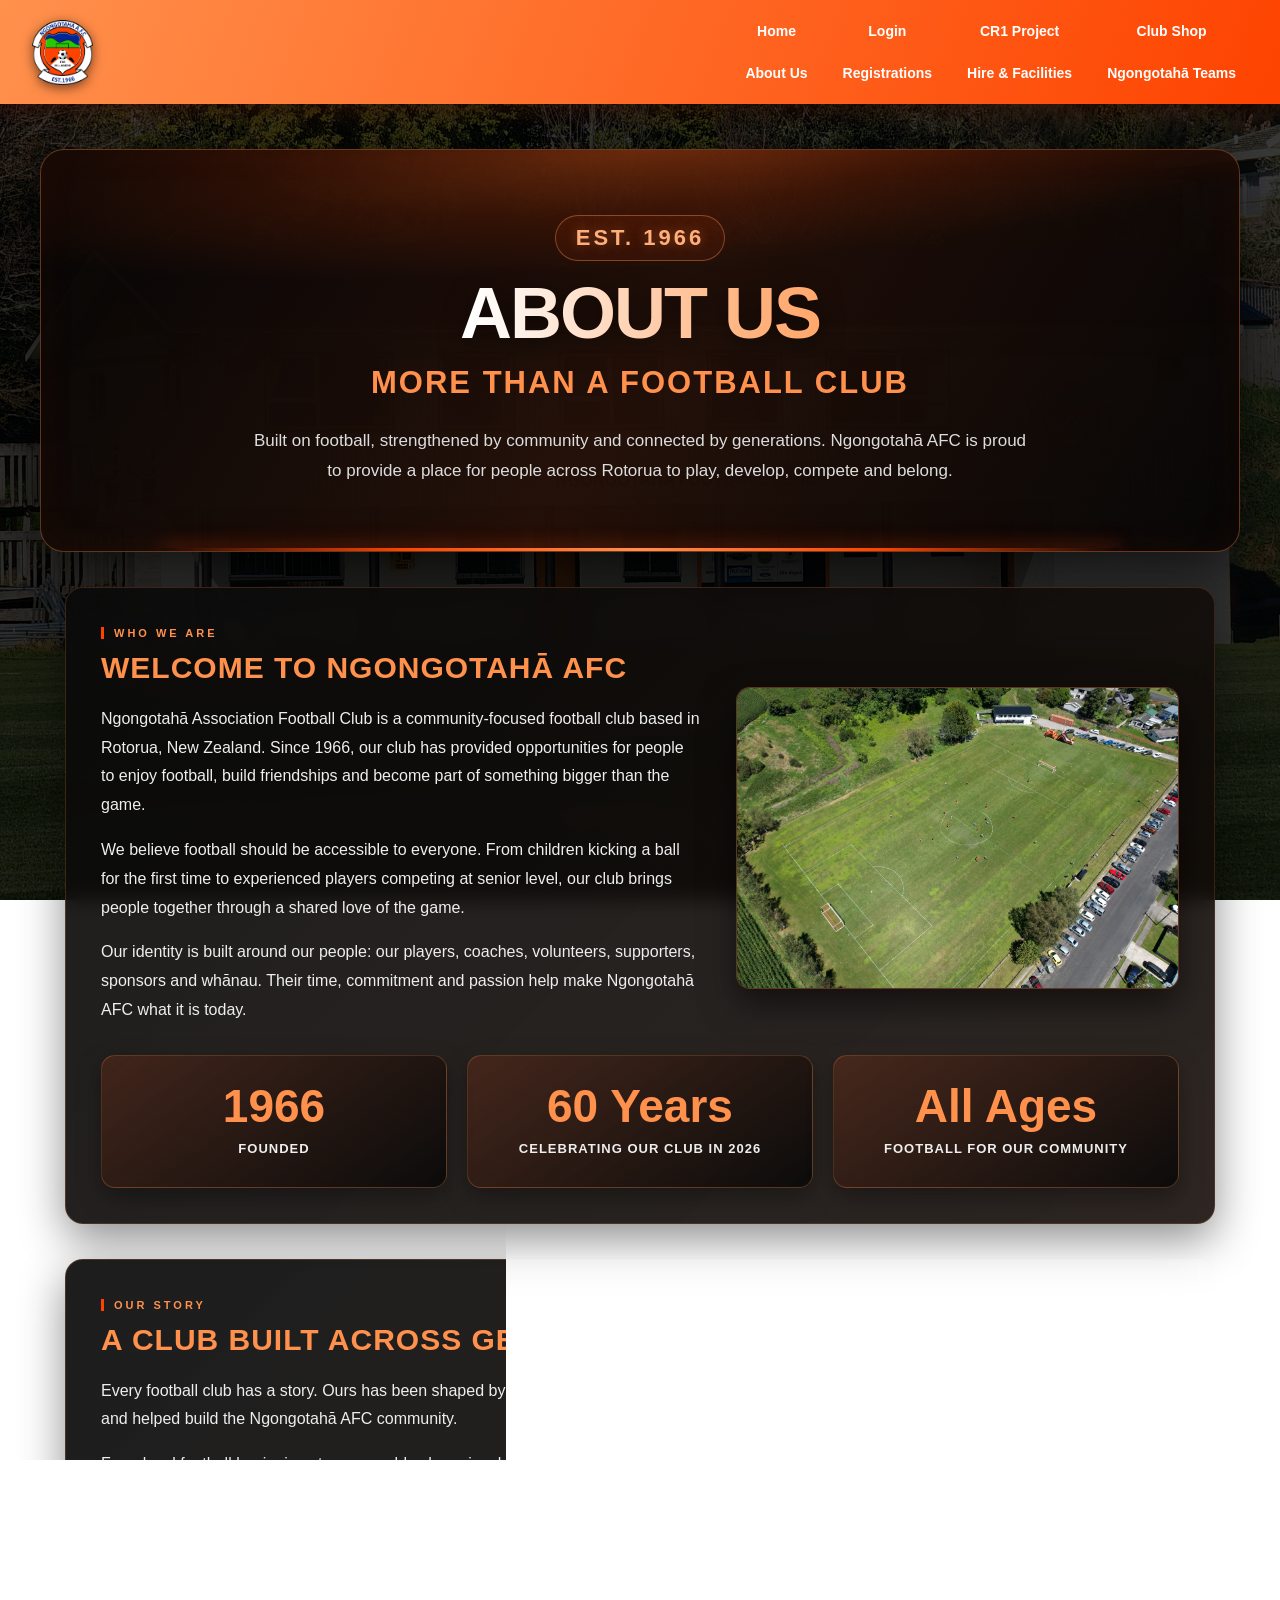
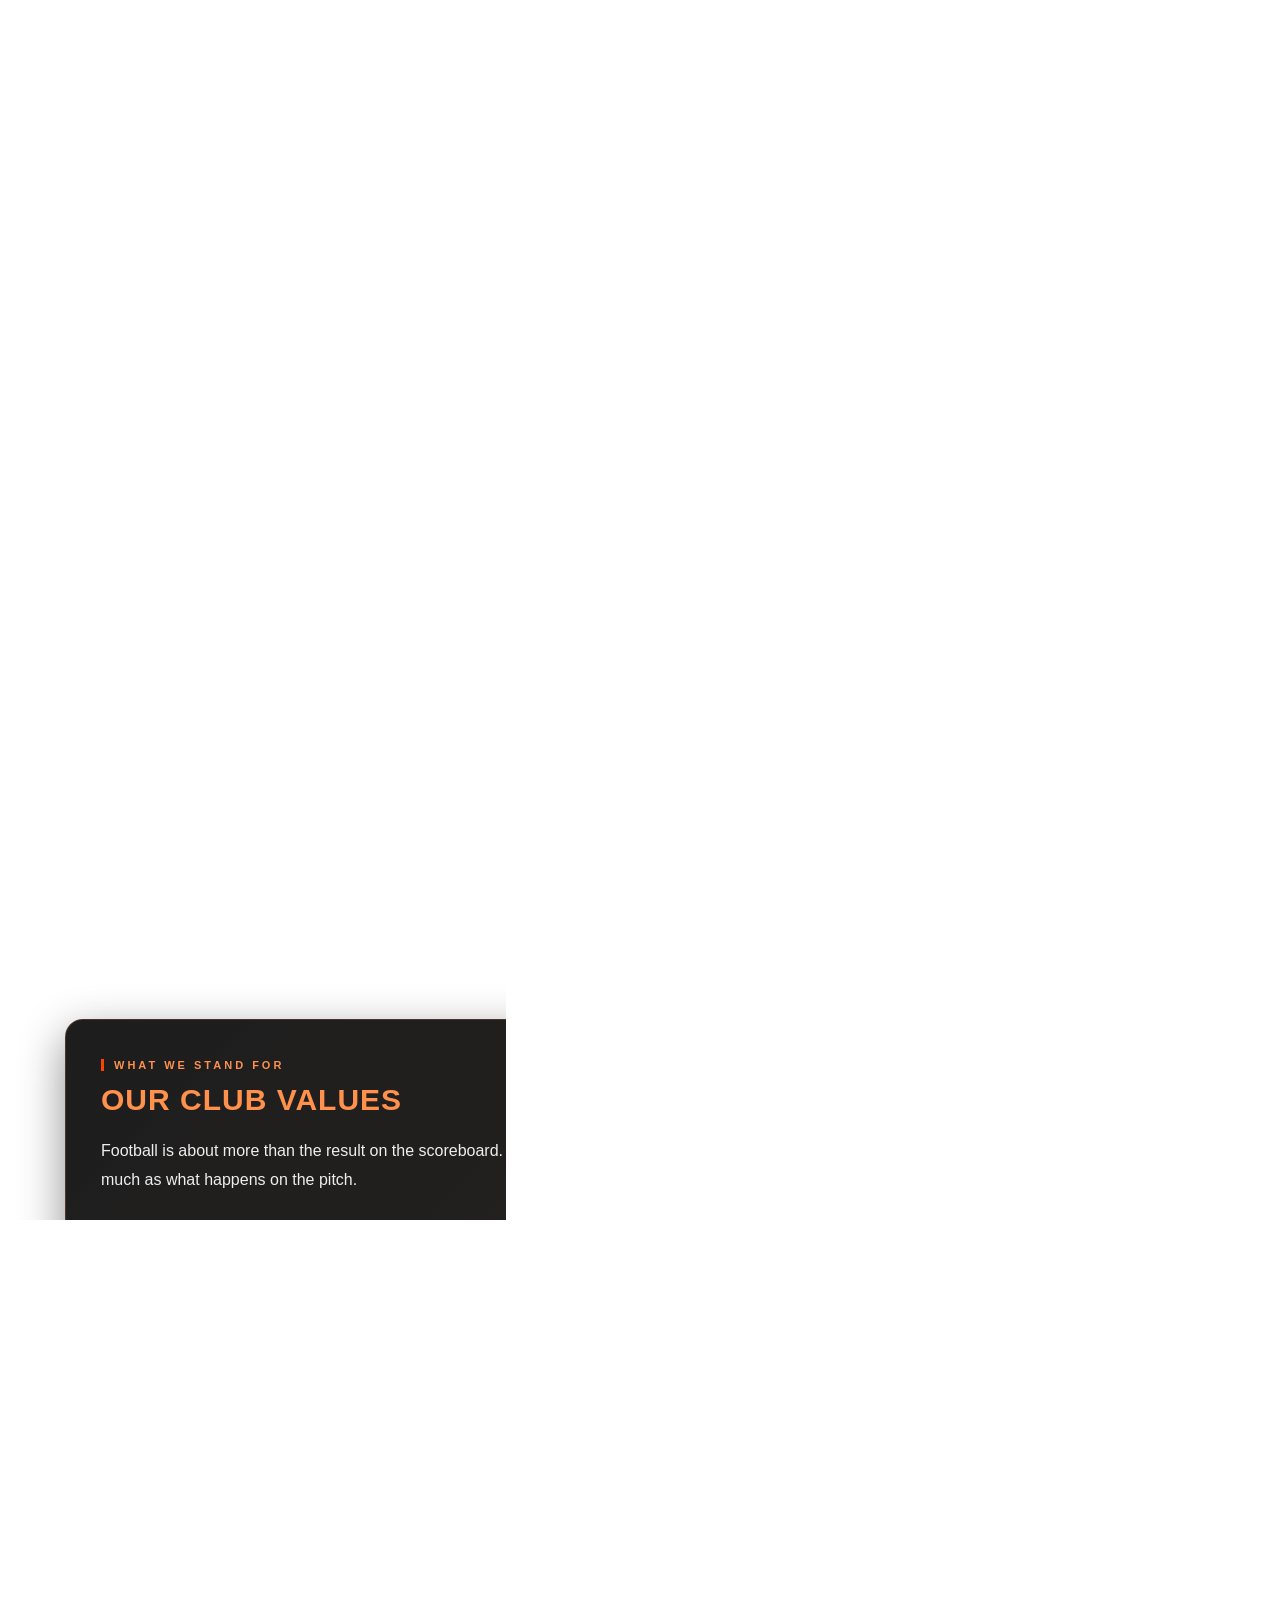
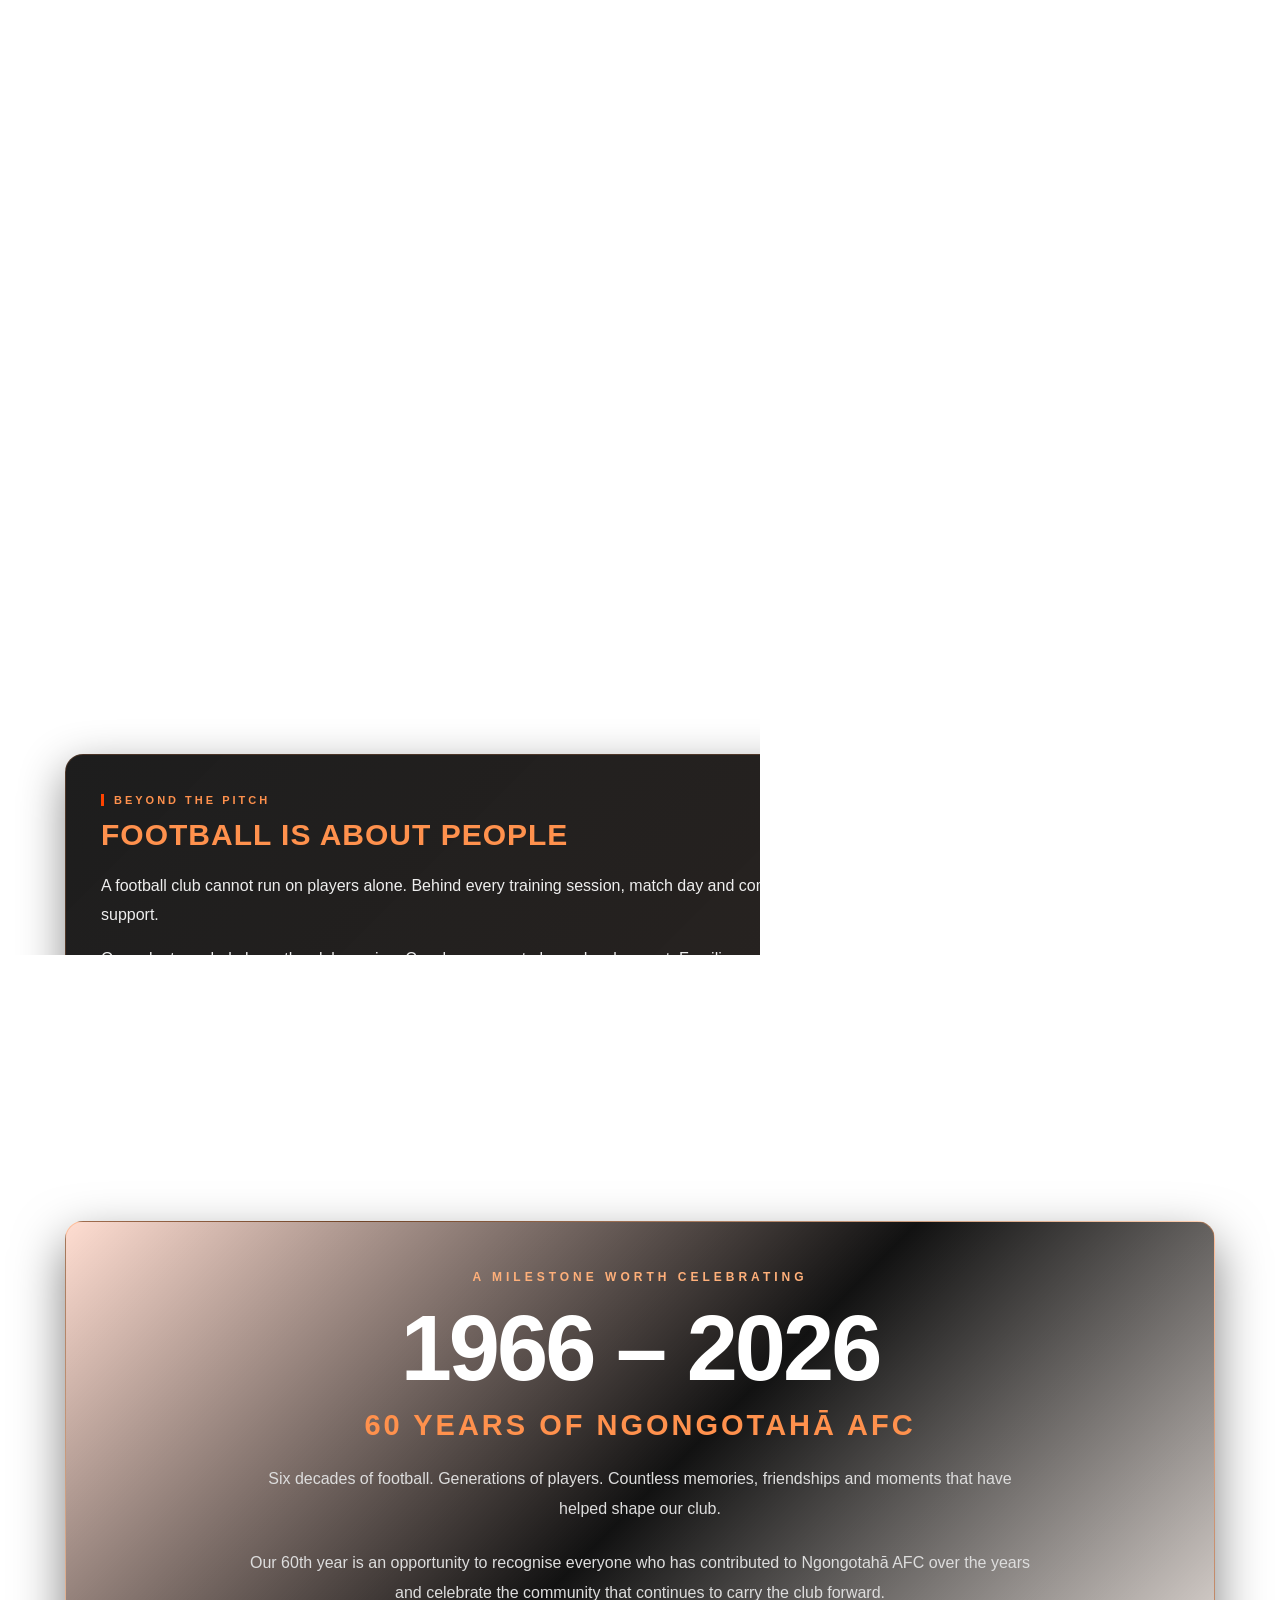
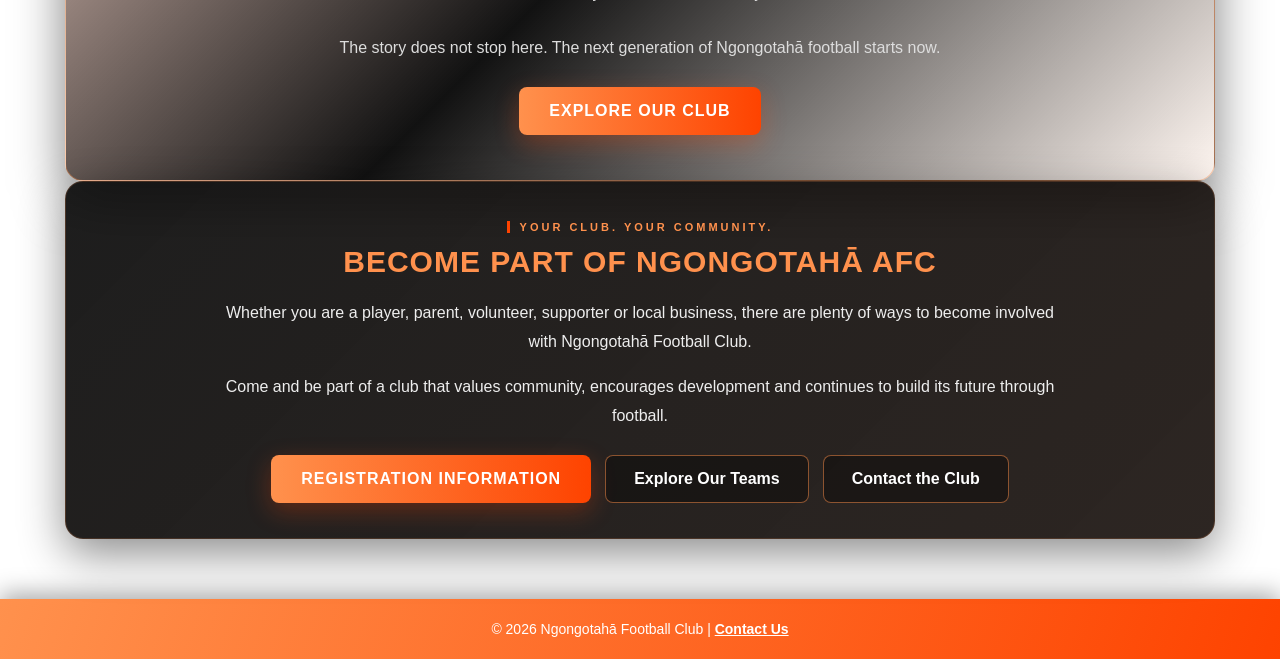
==== commit 9e9d5a48: "Update aboutus.html" ====
--- a/aboutus.html
+++ b/aboutus.html
@@ -1,4 +1,3 @@
-```html
 <!DOCTYPE html>
 <html lang="en">
 
@@ -1611,4 +1610,3 @@
 </body>
 
 </html>
-```
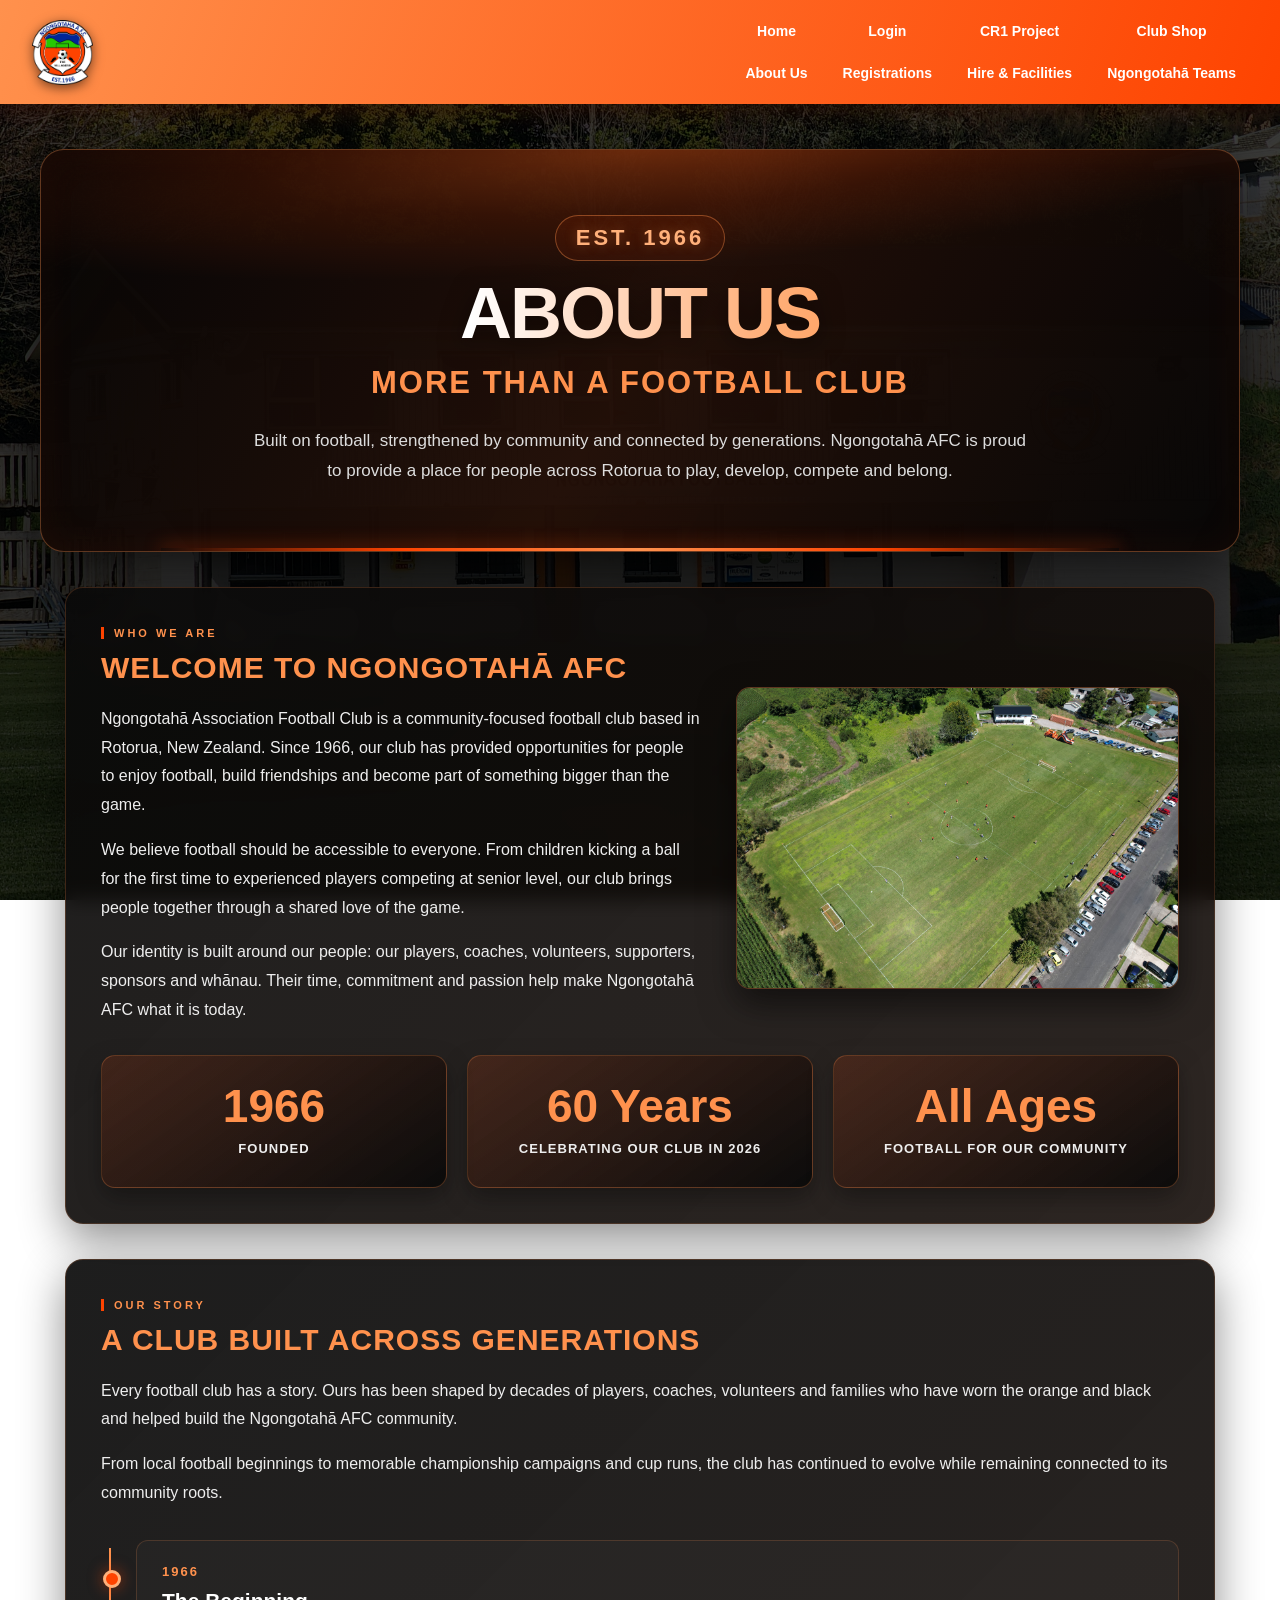
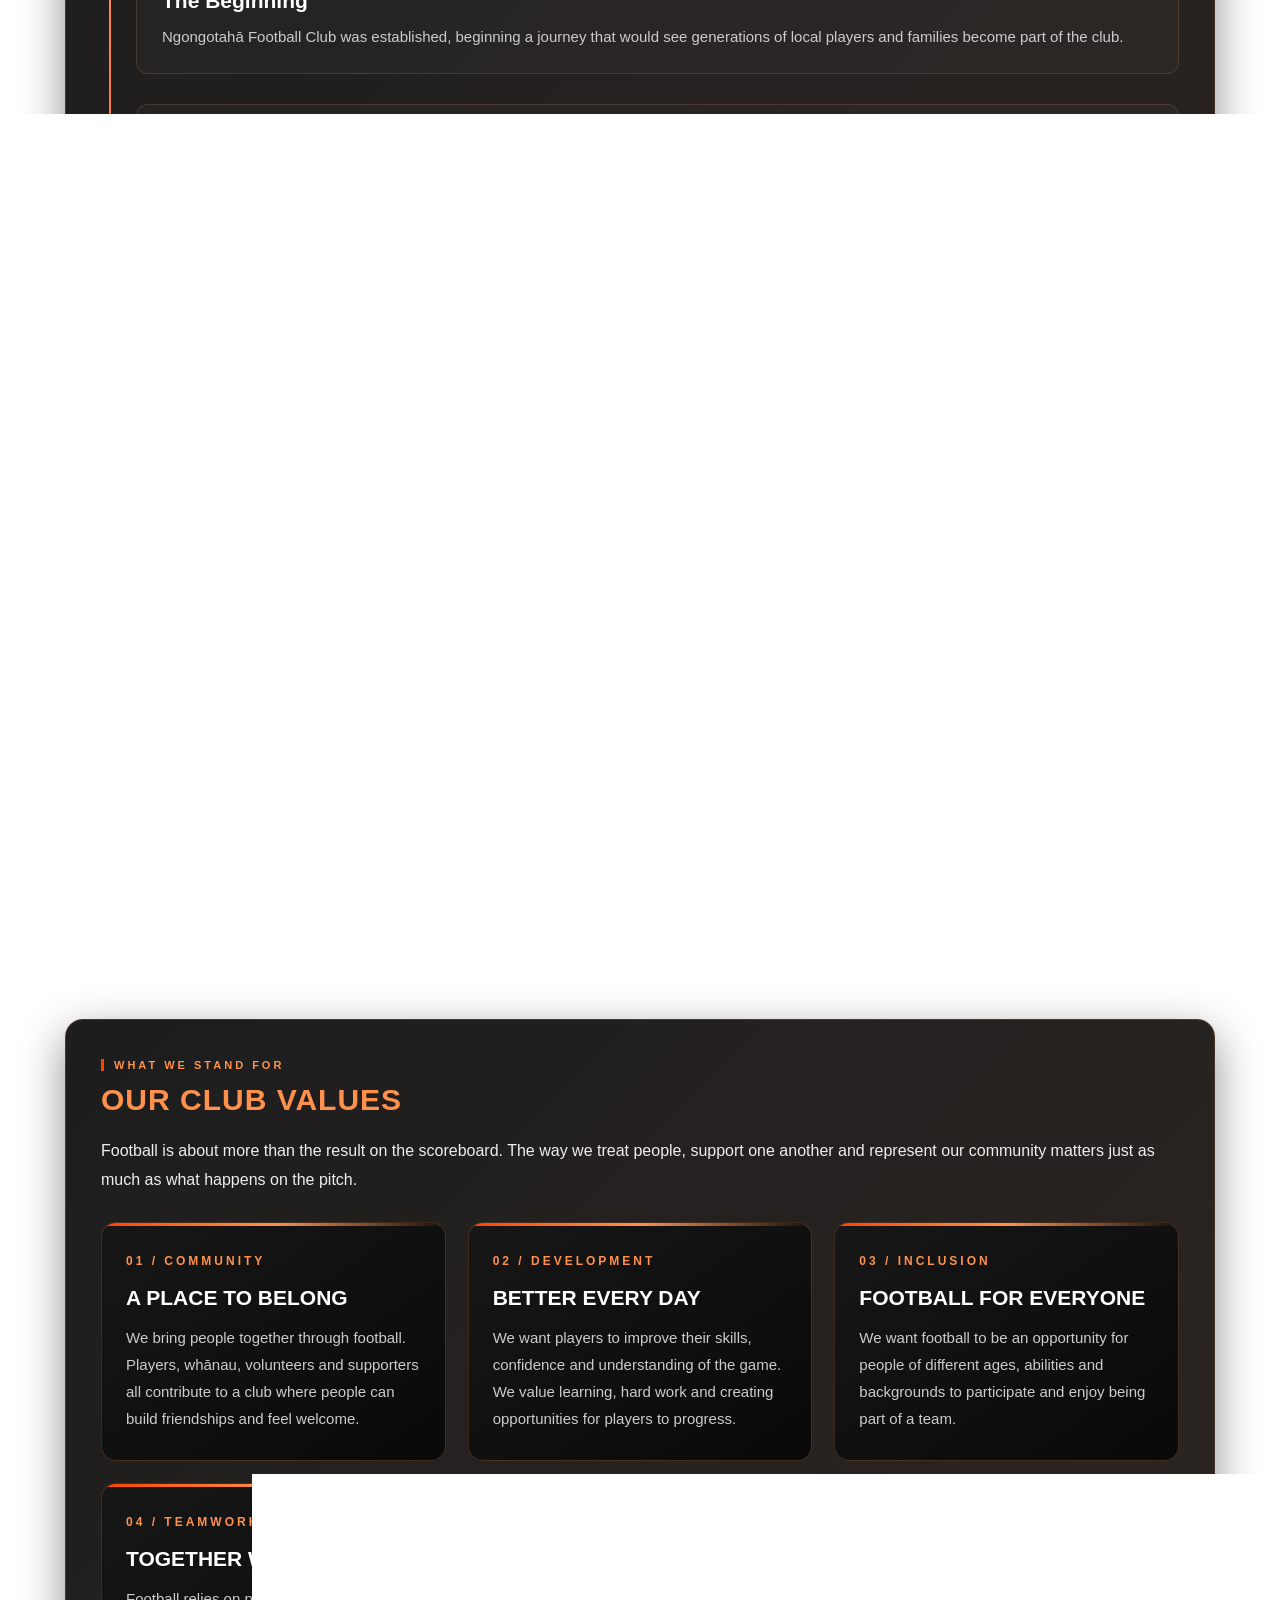
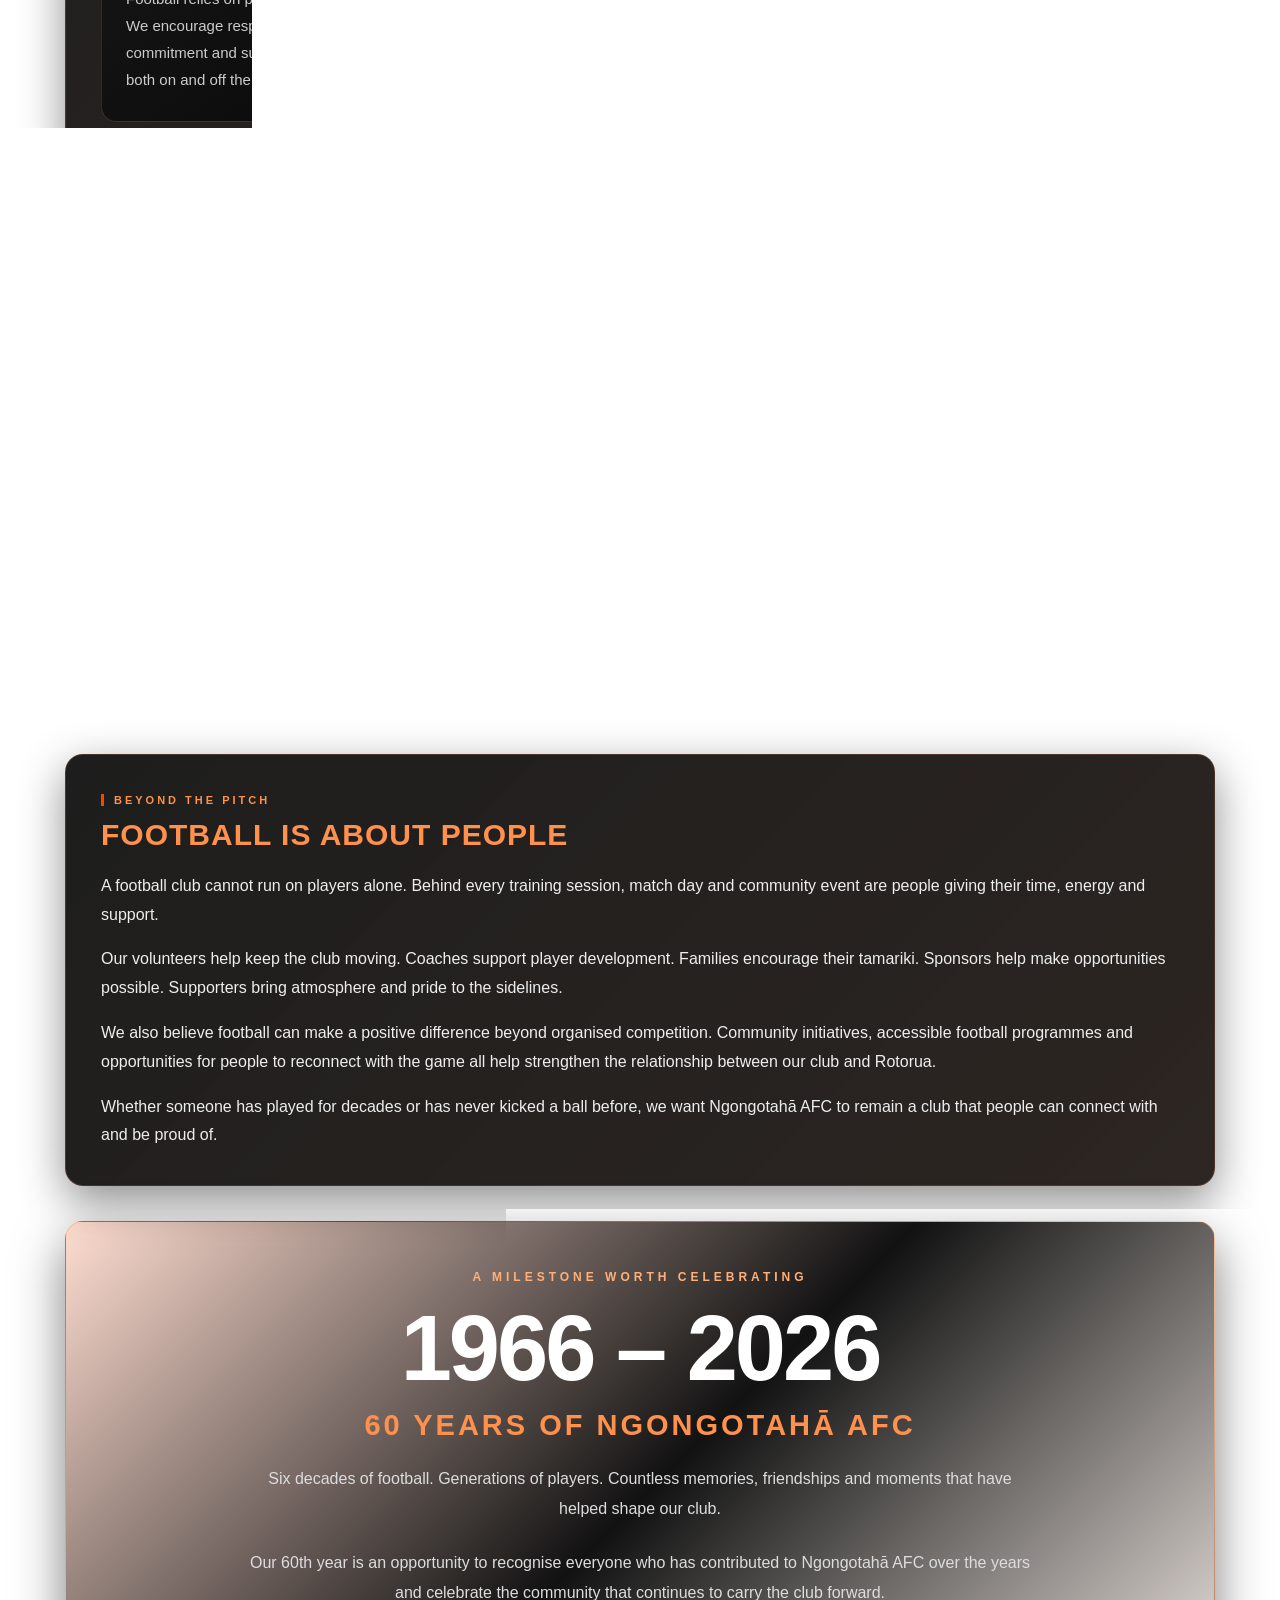
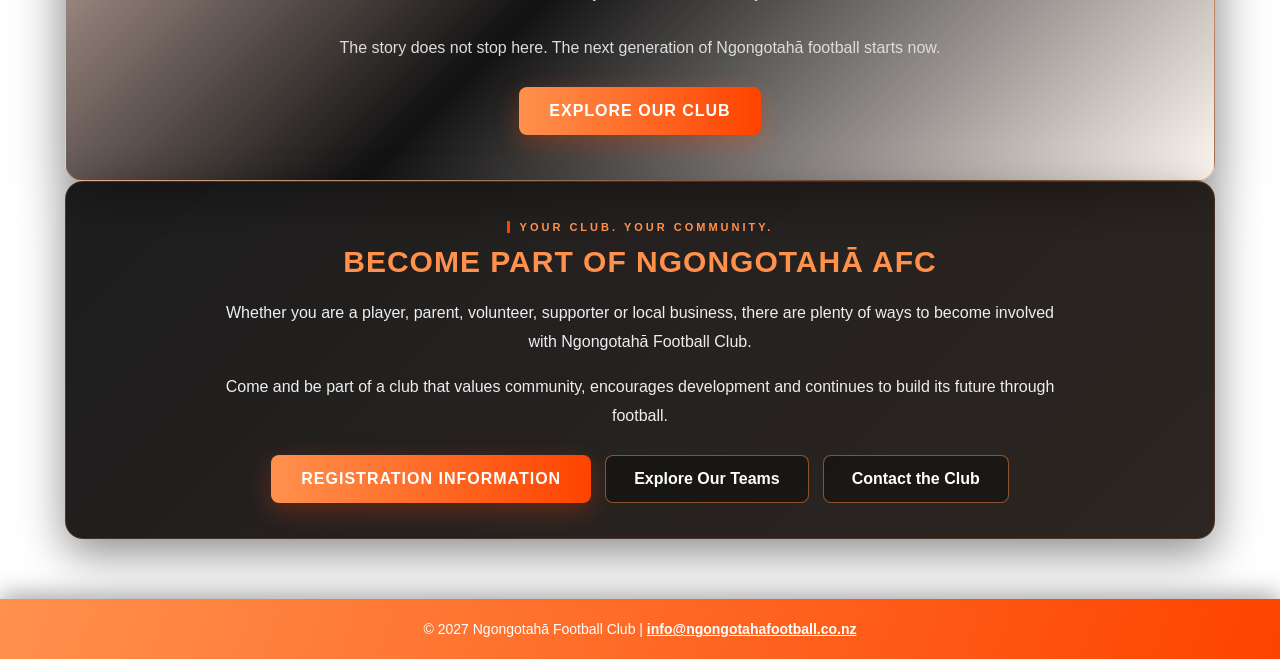
==== commit b2558a98: "Update aboutus.html" ====
--- a/aboutus.html
+++ b/aboutus.html
@@ -1585,15 +1585,15 @@
          SHARED FOOTER
          ===================================================== -->
 
-    <footer>
-
-        © 2026 Ngongotahā Football Club |
-
-        <a href="mailto:info@ngongotahafootball.co.nz">
-            Contact Us
-        </a>
-
-    </footer>
+   <footer>
+
+  © 2027 Ngongotahā Football Club |
+
+  <a href="mailto:info@ngongotahafootball.co.nz?subject=Enquiry%20for%20Ngongotah%C4%81%20Football%20Club">
+    info@ngongotahafootball.co.nz
+</a>
+
+</footer>
 
 
 
--- a/style.css
+++ b/style.css
@@ -1,11 +1,59 @@
 /* =========================================================
-NGONGOTAHĀ AFC WEBSITE
-MASTER STYLESHEET
-========================================================= */
+   NGONGOTAHĀ AFC WEBSITE — MASTER STYLESHEET
+   =========================================================
+
+   TABLE OF CONTENTS
+   (search for the number, e.g. "[05]", to jump to a section)
+
+   [01] COLOURS (variables)
+   [02] GLOBAL (reset, body)
+   [03] NAVBAR (logo, links, dropdown, mobile nav)
+   [04] FOOTER
+   [05] HERO (+ home hero)
+   [06] LAYOUT (content wrapper, sections, buttons)
+   [07] HOME PAGE (section label, intro, find your team)
+   [08] NEWS (cards, featured card, popup)
+   [09] GALLERY
+   [10] SPONSORS
+   [11] REGISTRATION CTA
+   [12] SHARED RESPONSIVE (.content / .section on mobile)
+   [13] SENIOR TEAMS (coaching video + cards)
+   [14] ACCESSIBILITY (reduced motion)
+
+   RULES OF THUMB
+   - Each section keeps its own mobile/tablet rules at the bottom of
+     that section, so everything about "news" or "navbar" is in one place.
+   - Tablet/mobile = max-width 900px. Small phone = max-width 600px.
+   - Do NOT move rules between sections without checking: some rules
+     deliberately override earlier ones (see notes marked "ORDER MATTERS").
+   ========================================================= */
+
 
 /* =========================================================
-GLOBAL
-========================================================= */
+   [01] COLOURS
+   Change a colour here and it updates everywhere it is used
+   as var(--name). Colours written as rgba(...) are semi-
+   transparent versions and still have to be edited by hand.
+   ========================================================= */
+
+:root {
+  --orange-light:  #ff914d;
+  --orange:        #fe4300;
+  --orange-bright: #ff6a00;
+  --orange-soft:   #ffb07a;
+
+  --black:       #050505;
+  --dark:        #0b0b0b;
+  --dark-panel:  #111111;
+
+  --text:        #eeeeee;
+  --text-muted:  #bbbbbb;
+}
+
+
+/* =========================================================
+   [02] GLOBAL
+   ========================================================= */
 
 * {
   box-sizing: border-box;
@@ -17,3454 +65,1730 @@
 
 body {
   margin: 0;
-
-  font-family:
-    Arial,
-    Helvetica,
-    sans-serif;
-
+  min-height: 100vh;
+  font-family: Arial, Helvetica, sans-serif;
   color: white;
 
   background-image:
-    linear-gradient(
-      rgba(0,0,0,0.72),
-      rgba(0,0,0,0.82)
-    ),
+    linear-gradient(rgba(0,0,0,0.72), rgba(0,0,0,0.82)),
     url("background.jpg");
-
   background-size: cover;
   background-position: center;
   background-attachment: fixed;
-
-  min-height: 100vh;
-}
+}
+
+@media (max-width: 600px) {
+  body {
+    background-attachment: scroll;
+  }
+}
+
 
 /* =========================================================
-COLOURS
-========================================================= */
-
-:root {
-
-  --orange-light: #ff914d;
-  --orange: #fe4300;
-  --orange-bright: #ff6a00;
-  --orange-soft: #ffb07a;
-
-  --black: #050505;
-  --dark: #0b0b0b;
-  --dark-panel: #111111;
-
-  --text: #eeeeee;
-  --text-muted: #bbbbbb;
-
-}
-
-/* =========================================================
-NAVBAR
-========================================================= */
+   [03] NAVBAR
+   ========================================================= */
+
+/* ---------- Bar ---------- */
 
 .navbar {
-
   position: sticky;
   top: 0;
   z-index: 10000;
 
   min-height: 82px;
-
   display: flex;
   align-items: center;
-
-  padding:
-    10px 30px;
-
-  background:
-    linear-gradient(
-      110deg,
-      #ff914d,
-      #fe4300,
-      #ff6a00,
-      #fe4300
-    );
-
-  background-size:
-    300% 300%;
-
-  animation:
-    navbarGlow 15s ease infinite;
+  padding: 10px 30px;
+
+  background: linear-gradient(
+    110deg,
+    var(--orange-light),
+    var(--orange),
+    var(--orange-bright),
+    var(--orange)
+  );
+  background-size: 300% 300%;
+  animation: navbarGlow 15s ease infinite;
 
   box-shadow:
     0 4px 25px rgba(0,0,0,0.55),
     0 0 25px rgba(254,67,0,0.25);
 
-  transition:
-    background 0.4s ease;
-
-}
-
+  transition: background 0.4s ease;
+}
+
+/* Slow moving gradient (also used by the footer) */
 @keyframes navbarGlow {
-
-  0% {
-    background-position:
-      0% 50%;
-  }
-
-  50% {
-    background-position:
-      100% 50%;
-  }
-
-  100% {
-    background-position:
-      0% 50%;
-  }
-
-}
-
-/* =========================================================
-NAVBAR LOGO
-========================================================= */
+  0%   { background-position: 0% 50%; }
+  50%  { background-position: 100% 50%; }
+  100% { background-position: 0% 50%; }
+}
+
+/* ---------- Logo ---------- */
 
 .navbar-logo {
-
   display: flex;
   align-items: center;
-
   flex-shrink: 0;
-
   text-decoration: none;
-
 }
 
 .navbar-logo img {
-
   width: 65px;
   height: 65px;
-
   object-fit: contain;
-
   display: block;
-
-  filter:
-    drop-shadow(
-      0 3px 6px rgba(0,0,0,0.55)
-    );
-
-  transition:
-    transform 0.25s ease;
-
+  filter: drop-shadow(0 3px 6px rgba(0,0,0,0.55));
+  transition: transform 0.25s ease;
 }
 
 .navbar-logo:hover img {
-
-  transform:
-    scale(1.06);
-
-}
-
-/* =========================================================
-NAVIGATION
-========================================================= */
+  transform: scale(1.06);
+}
+
+/* ---------- Links ---------- */
 
 .nav-links {
-
   display: flex;
-
   align-items: center;
-
   justify-content: flex-end;
-
   gap: 7px;
-
-  width: 100%;
-
+  width: 100%;
   margin-left: 25px;
-
 }
 
 .nav-links a,
 .dropbtn {
-
   position: relative;
-
   overflow: hidden;
 
   color: white;
-
   text-decoration: none;
-
   font-size: 14px;
-
   font-weight: bold;
-
-  padding:
-    13px 14px;
-
+  white-space: nowrap;
+
+  padding: 13px 14px;
   border-radius: 8px;
 
   transition:
     background 0.25s ease,
     transform 0.25s ease,
     box-shadow 0.25s ease;
-
-  white-space: nowrap;
-
-}
-
+}
+
+.nav-links a:hover,
+.dropbtn:hover {
+  background: rgba(0,0,0,0.25);
+  transform: translateY(-2px);
+  box-shadow: 0 5px 15px rgba(0,0,0,0.25);
+}
+
+/* Silky shine that sweeps across a link on hover */
 .nav-links a::after,
 .nav-links .dropbtn::after {
-
   content: "";
-
   position: absolute;
-
   top: -100%;
   left: -35%;
-
   width: 24px;
   height: 300%;
 
-  background:
-    linear-gradient(
-      90deg,
-      transparent 0%,
-      rgba(255,255,255,0.04) 20%,
-      rgba(255,255,255,0.20) 42%,
-      rgba(255,255,255,0.55) 50%,
-      rgba(255,255,255,0.20) 58%,
-      rgba(255,255,255,0.04) 80%,
-      transparent 100%
-    );
-
-  transform:
-    rotate(25deg)
-    translateX(-120px);
-
+  background: linear-gradient(
+    90deg,
+    transparent 0%,
+    rgba(255,255,255,0.04) 20%,
+    rgba(255,255,255,0.20) 42%,
+    rgba(255,255,255,0.55) 50%,
+    rgba(255,255,255,0.20) 58%,
+    rgba(255,255,255,0.04) 80%,
+    transparent 100%
+  );
+
+  transform: rotate(25deg) translateX(-120px);
   opacity: 0;
-
   pointer-events: none;
-
 }
 
 .nav-links a:hover::after,
 .nav-links .dropbtn:hover::after {
-
   opacity: 1;
-
-  animation:
-    navbarSilkyShine 0.7s ease-out forwards;
-
+  animation: navbarSilkyShine 0.7s ease-out forwards;
 }
 
 @keyframes navbarSilkyShine {
-
-  0% {
-    transform:
-      rotate(25deg)
-      translateX(-120px);
-  }
-
-  100% {
-    transform:
-      rotate(25deg)
-      translateX(300px);
-  }
-
-}
-
-.nav-links a:hover,
-.dropbtn:hover {
-
-  background:
-    rgba(0,0,0,0.25);
-
-  transform:
-    translateY(-2px);
-
-  box-shadow:
-    0 5px 15px rgba(0,0,0,0.25);
-
-}
-
-/* =========================================================
-DROPDOWN
-========================================================= */
+  0%   { transform: rotate(25deg) translateX(-120px); }
+  100% { transform: rotate(25deg) translateX(300px); }
+}
+
+/* ---------- Dropdown ---------- */
 
 .dropdown {
-
-  position:
-    relative;
-
-  display:
-    inline-block;
-
+  position: relative;
+  display: inline-block;
 }
 
 .dropbtn {
-
-  border:
-    none;
-
-  background:
-    transparent;
-
-  cursor:
-    pointer;
-
-  font-family:
-    inherit;
-
+  border: none;
+  background: transparent;
+  cursor: pointer;
+  font-family: inherit;
 }
 
 .dropdown-content {
-
-  display:
-    none;
-
-  position:
-    absolute;
-
-  top:
-    100%;
-
-  left:
-    0;
-
-  min-width:
-    190px;
-
-  background:
-    rgba(15,15,15,0.97);
-
-  border:
-    1px solid rgba(255,145,77,0.45);
-
-  border-radius:
-    10px;
-
-  overflow:
-    hidden;
-
-  box-shadow:
-    0 12px 30px rgba(0,0,0,0.6);
-
-  backdrop-filter:
-    blur(12px);
-
-  -webkit-backdrop-filter:
-    blur(12px);
-
-  z-index:
-    999999;
-
+  display: none;
+  position: absolute;
+  top: 100%;
+  left: 0;
+  z-index: 999999;
+
+  min-width: 190px;
+  overflow: hidden;
+
+  background: rgba(15,15,15,0.97);
+  border: 1px solid rgba(255,145,77,0.45);
+  border-radius: 10px;
+  box-shadow: 0 12px 30px rgba(0,0,0,0.6);
+
+  backdrop-filter: blur(12px);
+  -webkit-backdrop-filter: blur(12px);
 }
 
 .dropdown-content a {
-
-  display:
-    block;
-
-  width:
-    100%;
-
-  padding:
-    13px 16px;
-
-  color:
-    white;
-
-  border-radius:
-    0;
-
-  font-size:
-    14px;
-
-  white-space:
-    nowrap;
-
+  display: block;
+  width: 100%;
+  padding: 13px 16px;
+  color: white;
+  border-radius: 0;
+  font-size: 14px;
+  white-space: nowrap;
 }
 
 .dropdown-content a:hover {
-
-  background:
-    linear-gradient(
-      90deg,
-      rgba(254,67,0,0.85),
-      rgba(255,145,77,0.65)
-    );
-
-  transform:
-    none;
-
-  box-shadow:
-    none;
-
-}
-
-/* PC - hover OR click */
-
+  background: linear-gradient(
+    90deg,
+    rgba(254,67,0,0.85),
+    rgba(255,145,77,0.65)
+  );
+  transform: none;
+  box-shadow: none;
+}
+
+/* Opens on click (class added by your JavaScript) ... */
 .dropdown.mobile-open .dropdown-content {
   display: block;
 }
 
+/* ... and on hover, but only on devices that have a real mouse */
 @media (hover: hover) and (pointer: fine) {
   .dropdown:hover .dropdown-content {
     display: block;
   }
 }
 
+/* ---------- Navbar: tablet / mobile (up to 900px) ---------- */
+/* ORDER MATTERS: these come after the dropdown rules above on purpose. */
+
+@media (max-width: 900px) {
+
+  .navbar {
+    padding: 10px 15px;
+    flex-wrap: wrap;
+  }
+
+  .navbar-logo img {
+    width: 58px;
+    height: 58px;
+  }
+
+  /* Links become a swipeable row */
+  .nav-links {
+    position: relative;
+    z-index: 10001;
+
+    margin-left: 10px;
+    gap: 2px;
+    width: 100%;
+
+    flex-wrap: nowrap;
+    justify-content: flex-start;
+
+    overflow-x: auto;
+    overflow-y: visible;
+    -webkit-overflow-scrolling: touch;
+    scrollbar-width: none;
+  }
+
+  .nav-links::-webkit-scrollbar {
+    display: none;
+  }
+
+  .nav-links a,
+  .nav-links .dropbtn {
+    flex: 0 0 auto;
+    padding: 10px 8px;
+    font-size: 12px;
+  }
+
+  /* Dropdown becomes a floating box centred under the navbar */
+  .dropdown {
+    position: static;
+    flex: 0 0 auto;
+  }
+
+  .dropdown-content {
+    position: fixed;
+    top: 82px;                 /* must match navbar height */
+    left: 50%;
+    right: auto;
+    transform: translateX(-50%);
+
+    width: 190px;
+    min-width: 190px;
+    max-width: calc(100vw - 20px);
+    z-index: 999999;
+  }
+}
+
+/* ---------- Navbar: small phone (up to 600px) ---------- */
+
+@media (max-width: 600px) {
+
+  .navbar {
+    min-height: auto;
+    justify-content: center;
+  }
+
+  .navbar-logo {
+    width: 100%;
+    justify-content: center;
+    margin-bottom: 8px;
+  }
+
+  .nav-links {
+    width: 100%;
+    margin-left: 0;
+    gap: 3px;
+    justify-content: flex-start;
+    flex-wrap: nowrap;
+    overflow-x: auto;
+    overflow-y: visible;
+  }
+
+  .nav-links a,
+  .dropbtn {
+    flex: 0 0 auto;
+    padding: 8px 7px;
+    font-size: 10px;
+  }
+
+  .dropdown-content {
+    position: fixed;
+    top: 108px;                /* must match navbar height on small phones */
+    left: 50%;
+    right: auto;
+    transform: translateX(-50%);
+
+    width: 185px;
+    min-width: 185px;
+    max-width: calc(100vw - 20px);
+    z-index: 999999;
+  }
+}
+
+
 /* =========================================================
-HERO
-========================================================= */
+   [04] FOOTER
+   ========================================================= */
+
+footer {
+  width: 100%;
+  padding: 22px;
+  text-align: center;
+  color: #ffffff;
+  font-size: 14px;
+
+  background: linear-gradient(
+    110deg,
+    var(--orange-light),
+    var(--orange),
+    var(--orange-bright),
+    var(--orange)
+  );
+  background-size: 300% 300%;
+  animation: navbarGlow 15s ease infinite;
+
+  box-shadow: 0 -5px 25px rgba(0,0,0,0.35);
+}
+
+footer a {
+  color: #ffffff;
+  font-weight: bold;
+}
+
+
+/* =========================================================
+   [05] HERO
+   ========================================================= */
 
 .hero {
-
   position: relative;
-
   max-width: 1200px;
-
-  margin:
-    55px auto 35px;
-
-  padding:
-    65px 35px;
-
+  margin: 55px auto 35px;
+  padding: 65px 35px;
+  overflow: hidden;
   text-align: center;
 
-  overflow: hidden;
-
-  background:
-    linear-gradient(
-      135deg,
-      rgba(8,8,8,0.97),
-      rgba(25,12,7,0.96),
-      rgba(8,8,8,0.97)
-    );
-
+  background: linear-gradient(
+    135deg,
+    rgba(8,8,8,0.97),
+    rgba(25,12,7,0.96),
+    rgba(8,8,8,0.97)
+  );
+
+  border: 1px solid rgba(255,145,77,0.35);
   border-radius: 24px;
-
-  border:
-    1px solid rgba(255,145,77,0.35);
 
   box-shadow:
     0 20px 60px rgba(0,0,0,0.65),
     inset 0 0 40px rgba(254,67,0,0.06);
-
-}
-
+}
+
+/* Orange glow across the top */
 .hero::before {
-
   content: "";
-
   position: absolute;
-
   top: -120px;
   left: -15%;
-
   width: 130%;
   height: 240px;
 
-  background:
-    radial-gradient(
-      ellipse,
-      rgba(255,100,25,0.32) 0%,
-      rgba(254,67,0,0.12) 35%,
-      transparent 70%
-    );
-
-  transform:
-    rotate(-4deg);
-
+  background: radial-gradient(
+    ellipse,
+    rgba(255,100,25,0.32) 0%,
+    rgba(254,67,0,0.12) 35%,
+    transparent 70%
+  );
+
+  transform: rotate(-4deg);
   pointer-events: none;
-
-}
-
+}
+
+/* Orange line along the bottom */
 .hero::after {
-
   content: "";
-
   position: absolute;
-
   left: 10%;
   right: 10%;
-
   bottom: 0;
-
   height: 3px;
 
-  background:
-    linear-gradient(
-      90deg,
-      transparent,
-      #fe4300,
-      #ff914d,
-      #fe4300,
-      transparent
-    );
-
-  box-shadow:
-    0 0 18px rgba(254,67,0,0.8);
-
+  background: linear-gradient(
+    90deg,
+    transparent,
+    var(--orange),
+    var(--orange-light),
+    var(--orange),
+    transparent
+  );
+
+  box-shadow: 0 0 18px rgba(254,67,0,0.8);
   pointer-events: none;
-
 }
 
 .hero-content {
-
-  position:
-    relative;
-
-  z-index:
-    2;
-
-}
-
+  position: relative;
+  z-index: 2;
+}
+
+/* Small pill above the heading */
 .hero-small {
-
-  display:
-    inline-block;
-
-  margin-bottom:
-    18px;
-
-  padding:
-    9px 20px;
-
-  border:
-    1px solid rgba(255,145,77,0.4);
-
-  border-radius:
-    30px;
-
-  color:
-    #ffb07a;
-
-  font-size:
-    clamp(16px, 2.5vw, 22px);
-
-  font-weight:
-    800;
-
-  letter-spacing:
-    3px;
-
-  text-transform:
-    uppercase;
-
-  background:
-    rgba(254,67,0,0.08);
-
-  text-shadow:
-    0 0 12px rgba(255,145,77,0.35);
-
+  display: inline-block;
+  margin-bottom: 18px;
+  padding: 9px 20px;
+
+  color: var(--orange-soft);
+  font-size: clamp(16px, 2.5vw, 22px);
+  font-weight: 800;
+  letter-spacing: 3px;
+  text-transform: uppercase;
+  text-shadow: 0 0 12px rgba(255,145,77,0.35);
+
+  background: rgba(254,67,0,0.08);
+  border: 1px solid rgba(255,145,77,0.4);
+  border-radius: 30px;
 }
 
 .hero h1 {
-
-  margin:
-    0;
-
-  font-size:
-    clamp(38px,6vw,72px);
-
-  line-height:
-    0.95;
-
-  font-weight:
-    900;
-
-  letter-spacing:
-    -2px;
-
-  text-transform:
-    uppercase;
-
-  background:
-    linear-gradient(
-      90deg,
-      #ffffff 0%,
-      #ffffff 35%,
-      #ffb27e 60%,
-      #ff6a00 100%
-    );
-
-  -webkit-background-clip:
-    text;
-
-  -webkit-text-fill-color:
-    transparent;
-
-  background-clip:
-    text;
-
-  filter:
-    drop-shadow(
-      0 5px 12px rgba(0,0,0,0.55)
-    );
-
+  margin: 0;
+  font-size: clamp(38px, 6vw, 72px);
+  line-height: 0.95;
+  font-weight: 900;
+  letter-spacing: -2px;
+  text-transform: uppercase;
+
+  /* Gradient text */
+  background: linear-gradient(
+    90deg,
+    #ffffff 0%,
+    #ffffff 35%,
+    #ffb27e 60%,
+    var(--orange-bright) 100%
+  );
+  -webkit-background-clip: text;
+  -webkit-text-fill-color: transparent;
+  background-clip: text;
+
+  filter: drop-shadow(0 5px 12px rgba(0,0,0,0.55));
 }
 
 .hero h2 {
-
-  margin:
-    18px 0 0;
-
-  font-size:
-    clamp(20px,3vw,31px);
-
-  font-weight:
-    700;
-
-  color:
-    #ff914d;
-
-  letter-spacing:
-    2px;
-
-  text-transform:
-    uppercase;
-
+  margin: 18px 0 0;
+  font-size: clamp(20px, 3vw, 31px);
+  font-weight: 700;
+  color: var(--orange-light);
+  letter-spacing: 2px;
+  text-transform: uppercase;
 }
 
 .hero p {
-
-  max-width:
-    780px;
-
-  margin:
-    25px auto 0;
-
-  color:
-    #dddddd;
-
-  font-size:
-    17px;
-
-  line-height:
-    1.75;
-
-}
-
+  max-width: 780px;
+  margin: 25px auto 0;
+  color: #dddddd;
+  font-size: 17px;
+  line-height: 1.75;
+}
+
+/* Home page version of the hero (needs <body class="page-home">) */
 .page-home .home-hero {
-
-  max-width:
-    1200px;
-
-  margin-top:
-    48px;
-
-  background:
-    rgba(7,7,7,0.96);
-
-  border:
-    1px solid rgba(255,145,77,0.25);
-
-  box-shadow:
-    0 22px 55px rgba(0,0,0,0.7);
-
-}
+  max-width: 1200px;
+  margin-top: 48px;
+  background: rgba(7,7,7,0.96);
+  border: 1px solid rgba(255,145,77,0.25);
+  box-shadow: 0 22px 55px rgba(0,0,0,0.7);
+}
+
+/* ---------- Hero: tablet / mobile ---------- */
+
+@media (max-width: 900px) {
+  .hero {
+    margin: 30px 15px;
+    padding: 50px 20px;
+  }
+}
+
+/* ---------- Hero: small phone ---------- */
+
+@media (max-width: 600px) {
+  .hero {
+    margin-top: 20px;
+    border-radius: 16px;
+  }
+
+  .hero h1 {
+    font-size: 40px;
+    letter-spacing: -1px;
+  }
+
+  .hero h2 {
+    font-size: 18px;
+    letter-spacing: 1px;
+  }
+
+  .hero p {
+    font-size: 15px;
+  }
+}
+
 
 /* =========================================================
-MAIN CONTENT
-========================================================= */
-
+   [06] LAYOUT — content wrapper, sections, buttons
+   ========================================================= */
+
+/* Main page wrapper */
 .content {
-
-  max-width:
-    1200px;
-
-  margin:
-    0 auto 60px;
-
-  padding:
-    0 25px;
-
-}
+  max-width: 1200px;
+  margin: 0 auto 60px;
+  padding: 0 25px;
+}
+
+/* Standard dark panel used all over the site */
+.section {
+  position: relative;
+  margin-bottom: 35px;
+  padding: 35px;
+
+  background: linear-gradient(
+    135deg,
+    rgba(10,10,10,0.92),
+    rgba(22,14,10,0.90)
+  );
+
+  border: 1px solid rgba(255,145,77,0.18);
+  border-radius: 18px;
+  box-shadow: 0 15px 45px rgba(0,0,0,0.45);
+
+  backdrop-filter: blur(10px);
+}
+
+.section h2 {
+  margin-top: 0;
+  margin-bottom: 20px;
+  font-size: 30px;
+  color: var(--orange-light);
+  text-transform: uppercase;
+  letter-spacing: 1px;
+}
+
+.section p {
+  margin-bottom: 16px;
+  color: #eeeeee;
+  font-size: 16px;
+  line-height: 1.8;
+}
+
+.section p:last-child {
+  margin-bottom: 0;
+}
+
+/* General orange button */
+.orange-button {
+  display: inline-block;
+  padding: 14px 28px;
+
+  color: #ffffff;
+  text-decoration: none;
+  font-weight: bold;
+
+  background: linear-gradient(90deg, var(--orange-light), var(--orange));
+  border: none;
+  border-radius: 8px;
+  cursor: pointer;
+}
+
+/* (Mobile sizing for .content and .section is in [12] further down) */
+
 
 /* =========================================================
-GENERAL SECTION
-========================================================= */
-
-.section {
-
-  position:
-    relative;
-
-  margin-bottom:
-    35px;
-
-  padding:
-    35px;
-
-  background:
-    linear-gradient(
-      135deg,
-      rgba(10,10,10,0.92),
-      rgba(22,14,10,0.90)
-    );
-
-  border:
-    1px solid rgba(255,145,77,0.18);
-
-  border-radius:
-    18px;
-
-  box-shadow:
-    0 15px 45px rgba(0,0,0,0.45);
-
-  backdrop-filter:
-    blur(10px);
-
-}
-
-.section h2 {
-
-  margin-top:
-    0;
-
-  margin-bottom:
-    20px;
-
-  font-size:
-    30px;
-
-  color:
-    #ff914d;
-
-  text-transform:
-    uppercase;
-
-  letter-spacing:
-    1px;
-
-}
-
-.section p {
-
-  color:
-    #eeeeee;
-
-  font-size:
-    16px;
-
-  line-height:
-    1.8;
-
-  margin-bottom:
-    16px;
-
-}
-
-.section p:last-child {
-
-  margin-bottom:
-    0;
-
-}
-
-/* =========================================================
-HOME SECTION LABEL
-========================================================= */
+   [07] HOME PAGE
+   ========================================================= */
+
+/* ---------- Small orange label above a heading ---------- */
 
 .home-section-label {
-
-  display:
-    inline-block;
-
-  margin-bottom:
-    12px;
-
-  color:
-    #ff914d;
-
-  font-size:
-    11px;
-
-  font-weight:
-    800;
-
-  letter-spacing:
-    3px;
-
-  text-transform:
-    uppercase;
-
-  border-left:
-    3px solid #fe4300;
-
-  padding-left:
-    10px;
-
-}
-
-/* =========================================================
-HOME INTRO
-========================================================= */
+  display: inline-block;
+  margin-bottom: 12px;
+  padding-left: 10px;
+
+  color: var(--orange-light);
+  font-size: 11px;
+  font-weight: 800;
+  letter-spacing: 3px;
+  text-transform: uppercase;
+
+  border-left: 3px solid var(--orange);
+}
+
+/* ---------- Intro panel ---------- */
 
 .page-home .home-intro {
-
-  border-left:
-    3px solid rgba(254,67,0,0.75);
-
+  border-left: 3px solid rgba(254,67,0,0.75);
 }
 
 .page-home .home-intro h2 {
-
-  color:
-    #ffffff;
-
-}
-
-/* =========================================================
-FIND YOUR TEAM
-========================================================= */
+  color: #ffffff;
+}
+
+/* ---------- Find your team ---------- */
 
 .page-home .team-pathways {
-
-  background:
-    rgba(6,6,6,0.96);
-
-  border:
-    1px solid rgba(255,145,77,0.20);
-
+  background: rgba(6,6,6,0.96);
+  border: 1px solid rgba(255,145,77,0.20);
 }
 
 .team-pathways-intro {
-
-  margin-bottom:
-    25px !important;
-
+  margin-bottom: 25px !important;
 }
 
 .team-pathway-grid {
-
-  display:
-    grid;
-
-  grid-template-columns:
-    repeat(3,minmax(0,1fr));
-
-  gap:
-    20px;
-
-  margin-top:
-    28px;
-
+  display: grid;
+  grid-template-columns: repeat(3, minmax(0, 1fr));
+  gap: 20px;
+  margin-top: 28px;
 }
 
 .team-pathway {
-
-  position:
-    relative;
-
-  min-height:
-    310px;
-
-  display:
-    flex;
-
-  align-items:
-    flex-end;
-
-  overflow:
-    hidden;
-
-  border-radius:
-    14px;
-
-  border:
-    1px solid rgba(255,145,77,0.28);
-
-  background-size:
-    cover;
-
-  background-position:
-    center;
-
-  background-repeat:
-    no-repeat;
-
-  text-decoration:
-    none;
-
-  color:
-    #ffffff;
-
-  box-shadow:
-    0 12px 35px rgba(0,0,0,0.55);
+  position: relative;
+  min-height: 310px;
+  display: flex;
+  align-items: flex-end;
+  overflow: hidden;
+
+  color: #ffffff;
+  text-decoration: none;
+
+  background-size: cover;
+  background-position: center;
+  background-repeat: no-repeat;
+
+  border: 1px solid rgba(255,145,77,0.28);
+  border-radius: 14px;
+  box-shadow: 0 12px 35px rgba(0,0,0,0.55);
 
   transition:
     transform 0.3s ease,
     border-color 0.3s ease,
     box-shadow 0.3s ease;
-
-}
-
-.senior-pathway {
-
-  background-image:
-    url("mens.jpg");
-
-}
-
-.junior-pathway {
-
-  background-image:
-    url("cr1.jpg");
-
-}
-
-.womens-pathway {
-
-  background-image:
-    url("womens.jpg");
-
-}
-
+}
+
+/* The photo on each team card */
+.senior-pathway { background-image: url("mens.jpg"); }
+.junior-pathway { background-image: url("cr1.jpg"); }
+.womens-pathway { background-image: url("womens.jpg"); }
+
+/* Dark fade over the photo so text is readable */
 .team-pathway-overlay {
-
-  position:
-    absolute;
-
-  inset:
-    0;
-
-  background:
-    linear-gradient(
-      180deg,
-      rgba(0,0,0,0.08) 0%,
-      rgba(0,0,0,0.18) 35%,
-      rgba(0,0,0,0.92) 100%
-    );
-
+  position: absolute;
+  inset: 0;
+
+  background: linear-gradient(
+    180deg,
+    rgba(0,0,0,0.08) 0%,
+    rgba(0,0,0,0.18) 35%,
+    rgba(0,0,0,0.92) 100%
+  );
 }
 
 .team-pathway:hover {
-
-  transform:
-    translateY(-5px);
-
-  border-color:
-    rgba(255,145,77,0.65);
-
-  box-shadow:
-    0 18px 45px rgba(0,0,0,0.7);
-
+  transform: translateY(-5px);
+  border-color: rgba(255,145,77,0.65);
+  box-shadow: 0 18px 45px rgba(0,0,0,0.7);
 }
 
 .team-pathway:hover .team-pathway-overlay {
-
-  background:
-    linear-gradient(
-      180deg,
-      rgba(0,0,0,0.02) 0%,
-      rgba(254,67,0,0.12) 45%,
-      rgba(0,0,0,0.94) 100%
-    );
-
+  background: linear-gradient(
+    180deg,
+    rgba(0,0,0,0.02) 0%,
+    rgba(254,67,0,0.12) 45%,
+    rgba(0,0,0,0.94) 100%
+  );
 }
 
 .team-pathway-content {
-
-  position:
-    relative;
-
-  z-index:
-    2;
-
-  width:
-    100%;
-
-  padding:
-    25px;
-
+  position: relative;
+  z-index: 2;
+  width: 100%;
+  padding: 25px;
 }
 
 .team-pathway-kicker {
-
-  display:
-    block;
-
-  margin-bottom:
-    8px;
-
-  color:
-    #ffb07a;
-
-  font-size:
-    11px;
-
-  font-weight:
-    800;
-
-  letter-spacing:
-    2px;
-
+  display: block;
+  margin-bottom: 8px;
+  color: var(--orange-soft);
+  font-size: 11px;
+  font-weight: 800;
+  letter-spacing: 2px;
 }
 
 .team-pathway h3 {
-
-  margin:
-    0 0 18px;
-
-  color:
-    #ffffff;
-
-  font-size:
-    29px;
-
-  line-height:
-    1.05;
-
-  text-transform:
-    uppercase;
-
+  margin: 0 0 18px;
+  color: #ffffff;
+  font-size: 29px;
+  line-height: 1.05;
+  text-transform: uppercase;
 }
 
 .team-pathway-link {
-
-  display:
-    flex;
-
-  align-items:
-    center;
-
-  justify-content:
-    space-between;
-
-  width:
-    100%;
-
-  padding:
-    11px 0;
-
-  border-top:
-    1px solid rgba(255,255,255,0.25);
-
-  color:
-    #ffffff;
-
-  font-size:
-    13px;
-
-  font-weight:
-    bold;
-
-  text-transform:
-    uppercase;
-
+  display: flex;
+  align-items: center;
+  justify-content: space-between;
+  width: 100%;
+  padding: 11px 0;
+
+  color: #ffffff;
+  font-size: 13px;
+  font-weight: bold;
+  text-transform: uppercase;
+
+  border-top: 1px solid rgba(255,255,255,0.25);
 }
 
 .team-pathway-link span {
-
-  color:
-    #ff914d;
-
-  font-size:
-    22px;
-
-}
+  color: var(--orange-light);
+  font-size: 22px;
+}
+
+/* ---------- Find your team: tablet / mobile ---------- */
+
+@media (max-width: 900px) {
+  .team-pathway-grid {
+    grid-template-columns: 1fr;
+    max-width: 500px;
+    margin-left: auto;
+    margin-right: auto;
+  }
+}
+
+/* ---------- Find your team: small phone ---------- */
+
+@media (max-width: 600px) {
+  .team-pathway {
+    min-height: 260px;
+  }
+
+  .team-pathway-content {
+    padding: 20px;
+  }
+
+  .team-pathway h3 {
+    font-size: 25px;
+  }
+}
+
 
 /* =========================================================
-LATEST NEWS
-========================================================= */
+   [08] NEWS
+   Includes: news section, grid, cards, featured history card,
+   and the popup window. The coaches section in [13] reuses
+   the .latest-news-card styles.
+   ========================================================= */
+
+/* ---------- Section ---------- */
 
 .latest-news-section {
-
-  background:
-    rgba(6,6,6,0.96);
-
+  background: rgba(6,6,6,0.96);
 }
 
 .latest-news-intro {
-
-  max-width:
-    850px;
-
-}
-
-/* =========================================================
-NEWS GRID
-========================================================= */
+  max-width: 850px;
+}
+
+/* ---------- Grid ---------- */
 
 .latest-news-grid {
-
-  display:
-    grid;
-
-  grid-template-columns:
-    repeat(2,minmax(0,1fr));
-
-  gap:
-    24px;
-
-  margin-top:
-    28px;
-
-}
-
-/* =========================================================
-NEWS CARD
-========================================================= */
+  display: grid;
+  grid-template-columns: repeat(2, minmax(0, 1fr));
+  gap: 24px;
+  margin-top: 28px;
+}
+
+/* ---------- Card ---------- */
 
 .latest-news-card {
-
-  width:
-    100%;
-
-  padding:
-    0;
-
-  overflow:
-    hidden;
-
-  display:
-    flex;
-
-  flex-direction:
-    column;
-
-  text-align:
-    left;
-
-  font-family:
-    inherit;
-
-  color:
-    #ffffff;
-
-  cursor:
-    pointer;
-
-  background:
-    linear-gradient(
-      145deg,
-      #161616,
-      #090909
-    );
-
-  border:
-    1px solid rgba(255,145,77,0.22);
-
-  border-radius:
-    16px;
-
-  box-shadow:
-    0 15px 40px rgba(0,0,0,0.55);
+  width: 100%;
+  padding: 0;
+  overflow: hidden;
+  display: flex;
+  flex-direction: column;
+
+  text-align: left;
+  font-family: inherit;
+  color: #ffffff;
+  cursor: pointer;
+
+  background: linear-gradient(145deg, #161616, #090909);
+  border: 1px solid rgba(255,145,77,0.22);
+  border-radius: 16px;
+  box-shadow: 0 15px 40px rgba(0,0,0,0.55);
 
   transition:
     transform 0.3s ease,
     border-color 0.3s ease,
     box-shadow 0.3s ease;
-
 }
 
 .latest-news-card:hover {
-
-  transform:
-    translateY(-5px);
-
-  border-color:
-    rgba(255,145,77,0.60);
-
-  box-shadow:
-    0 20px 50px rgba(0,0,0,0.75);
-
-}
-
+  transform: translateY(-5px);
+  border-color: rgba(255,145,77,0.60);
+  box-shadow: 0 20px 50px rgba(0,0,0,0.75);
+}
+
+/* Keyboard focus outline */
 .latest-news-card:focus-visible {
-
-  outline:
-    3px solid #ff914d;
-
-  outline-offset:
-    4px;
-
-}
-
-/* =========================================================
-NEWS IMAGE
-========================================================= */
+  outline: 3px solid var(--orange-light);
+  outline-offset: 4px;
+}
+
+/* ---------- Card image + date badge ---------- */
 
 .latest-news-image {
-
-  position:
-    relative;
-
-  width:
-    100%;
-
-  height:
-    210px;
-
-  overflow:
-    hidden;
-
-  background:
-    #050505;
-
+  position: relative;
+  width: 100%;
+  height: 210px;
+  overflow: hidden;
+  background: #050505;
 }
 
 .latest-news-image img {
-
-  width:
-    100%;
-
-  height:
-    100%;
-
-  display:
-    block;
-
-  object-fit:
-    cover;
-
-  transition:
-    transform 0.5s ease;
-
-}
-
-.latest-news-card:hover
-.latest-news-image img {
-
-  transform:
-    scale(1.05);
-
+  width: 100%;
+  height: 100%;
+  display: block;
+  object-fit: cover;
+  transition: transform 0.5s ease;
+}
+
+.latest-news-card:hover .latest-news-image img {
+  transform: scale(1.05);
 }
 
 .latest-news-date {
-
-  position:
-    absolute;
-
-  left:
-    16px;
-
-  bottom:
-    16px;
-
-  padding:
-    8px 12px;
-
-  color:
-    #ffffff;
-
-  background:
-    rgba(0,0,0,0.80);
-
-  border:
-    1px solid rgba(255,145,77,0.45);
-
-  border-radius:
-    7px;
-
-  font-size:
-    11px;
-
-  font-weight:
-    800;
-
-  letter-spacing:
-    1.5px;
-
-}
-
-/* =========================================================
-NEWS CONTENT
-========================================================= */
+  position: absolute;
+  left: 16px;
+  bottom: 16px;
+  padding: 8px 12px;
+
+  color: #ffffff;
+  font-size: 11px;
+  font-weight: 800;
+  letter-spacing: 1.5px;
+
+  background: rgba(0,0,0,0.80);
+  border: 1px solid rgba(255,145,77,0.45);
+  border-radius: 7px;
+}
+
+/* ---------- Card text ---------- */
 
 .latest-news-content {
-
-  padding:
-    24px;
-
+  padding: 24px;
 }
 
 .latest-news-kicker {
-
-  display:
-    block;
-
-  margin-bottom:
-    9px;
-
-  color:
-    #ff914d;
-
-  font-size:
-    11px;
-
-  font-weight:
-    800;
-
-  letter-spacing:
-    2px;
-
-  text-transform:
-    uppercase;
-
+  display: block;
+  margin-bottom: 9px;
+  color: var(--orange-light);
+  font-size: 11px;
+  font-weight: 800;
+  letter-spacing: 2px;
+  text-transform: uppercase;
 }
 
 .latest-news-content h3 {
-
-  margin:
-    0 0 12px;
-
-  color:
-    #ffffff;
-
-  font-size:
-    23px;
-
-  line-height:
-    1.18;
-
+  margin: 0 0 12px;
+  color: #ffffff;
+  font-size: 23px;
+  line-height: 1.18;
 }
 
 .latest-news-content p {
-
-  margin:
-    0;
-
-  color:
-    #cccccc;
-
-  font-size:
-    14px;
-
-  line-height:
-    1.65;
-
+  margin: 0;
+  color: #cccccc;
+  font-size: 14px;
+  line-height: 1.65;
 }
 
 .read-story {
-
-  display:
-    inline-block;
-
-  margin-top:
-    18px;
-
-  color:
-    #ff914d;
-
-  font-size:
-    12px;
-
-  font-weight:
-    800;
-
-  letter-spacing:
-    1px;
-
-  text-transform:
-    uppercase;
-
-}
-
-/* =========================================================
-FEATURED HISTORY CARD
-========================================================= */
+  display: inline-block;
+  margin-top: 18px;
+  color: var(--orange-light);
+  font-size: 12px;
+  font-weight: 800;
+  letter-spacing: 1px;
+  text-transform: uppercase;
+}
+
+/* ---------- Featured (wide) history card ---------- */
 
 .latest-history {
-
-  grid-column:
-    1 / -1;
-
-  display:
-    grid;
-
-  grid-template-columns:
-    minmax(300px,0.9fr)
-    minmax(0,1.1fr);
-
+  grid-column: 1 / -1;
+  display: grid;
+  grid-template-columns: minmax(300px, 0.9fr) minmax(0, 1.1fr);
 }
 
 .latest-history .latest-news-image {
-
-  height:
-    100%;
-
-  min-height:
-    330px;
-
+  height: 100%;
+  min-height: 330px;
 }
 
 .latest-history .latest-news-content {
-
-  display:
-    flex;
-
-  flex-direction:
-    column;
-
-  justify-content:
-    center;
-
+  display: flex;
+  flex-direction: column;
+  justify-content: center;
 }
 
 .latest-history .latest-news-content h3 {
-
-  font-size:
-    29px;
-
-}
-
-/* =========================================================
-NEWS POPUP
-========================================================= */
-
+  font-size: 29px;
+}
+
+/* ---------- Popup window ---------- */
+
+/* Stops the page scrolling behind the popup */
 body.news-modal-open {
-
-  overflow:
-    hidden;
-
-}
-
+  overflow: hidden;
+}
+
+/* Full-screen holder (hidden until .open is added) */
 .news-modal {
-
-  position:
-    fixed;
-
-  inset:
-    0;
-
-  z-index:
-    10000;
-
-  display:
-    flex;
-
-  align-items:
-    center;
-
-  justify-content:
-    center;
-
-  padding:
-    25px;
-
-  visibility:
-    hidden;
-
-  opacity:
-    0;
-
-  pointer-events:
-    none;
+  position: fixed;
+  inset: 0;
+  z-index: 10000;
+
+  display: flex;
+  align-items: center;
+  justify-content: center;
+  padding: 25px;
+
+  visibility: hidden;
+  opacity: 0;
+  pointer-events: none;
 
   transition:
     opacity 0.25s ease,
     visibility 0.25s ease;
-
 }
 
 .news-modal.open {
-
-  visibility:
-    visible;
-
-  opacity:
-    1;
-
-  pointer-events:
-    auto;
-
-}
-
+  visibility: visible;
+  opacity: 1;
+  pointer-events: auto;
+}
+
+/* Dark blurred background */
 .news-modal-backdrop {
-
-  position:
-    absolute;
-
-  inset:
-    0;
-
-  background:
-    rgba(0,0,0,0.82);
-
-  backdrop-filter:
-    blur(8px);
-
-}
-
+  position: absolute;
+  inset: 0;
+  background: rgba(0,0,0,0.82);
+  backdrop-filter: blur(8px);
+}
+
+/* The popup box itself */
 .news-modal-window {
-
-  position:
-    relative;
-
-  z-index:
-    2;
-
-  width:
-    min(900px,100%);
-
-  max-height:
-    min(850px,90vh);
-
-  overflow:
-    hidden;
-
-  display:
-    flex;
-
-  flex-direction:
-    column;
-
-  background:
-    linear-gradient(
-      145deg,
-      #181818,
-      #090909
-    );
-
-  border:
-    1px solid rgba(255,145,77,0.45);
-
-  border-radius:
-    20px;
-
+  position: relative;
+  z-index: 2;
+
+  width: min(900px, 100%);
+  max-height: min(850px, 90vh);
+  overflow: hidden;
+  display: flex;
+  flex-direction: column;
+
+  background: linear-gradient(145deg, #181818, #090909);
+  border: 1px solid rgba(255,145,77,0.45);
+  border-radius: 20px;
   box-shadow:
     0 30px 90px rgba(0,0,0,0.85),
     0 0 45px rgba(254,67,0,0.12);
 
-  transform:
-    translateY(20px)
-    scale(0.97);
-
-  transition:
-    transform 0.3s ease;
-
+  transform: translateY(20px) scale(0.97);
+  transition: transform 0.3s ease;
 }
 
 .news-modal.open .news-modal-window {
-
-  transform:
-    translateY(0)
-    scale(1);
-
-}
-
-/* =========================================================
-POPUP CLOSE
-========================================================= */
-
+  transform: translateY(0) scale(1);
+}
+
+/* Close (X) button */
 .news-modal-close {
-
-  position:
-    absolute;
-
-  top:
-    14px;
-
-  right:
-    14px;
-
-  z-index:
-    10;
-
-  width:
-    44px;
-
-  height:
-    44px;
-
-  display:
-    flex;
-
-  align-items:
-    center;
-
-  justify-content:
-    center;
-
-  border:
-    1px solid rgba(255,255,255,0.30);
-
-  border-radius:
-    50%;
-
-  background:
-    rgba(0,0,0,0.70);
-
-  color:
-    #ffffff;
-
-  font-size:
-    30px;
-
-  line-height:
-    1;
-
-  cursor:
-    pointer;
+  position: absolute;
+  top: 14px;
+  right: 14px;
+  z-index: 10;
+
+  width: 44px;
+  height: 44px;
+  display: flex;
+  align-items: center;
+  justify-content: center;
+
+  color: #ffffff;
+  font-size: 30px;
+  line-height: 1;
+  cursor: pointer;
+
+  background: rgba(0,0,0,0.70);
+  border: 1px solid rgba(255,255,255,0.30);
+  border-radius: 50%;
 
   transition:
     background 0.2s ease,
     transform 0.2s ease;
-
 }
 
 .news-modal-close:hover {
-
-  background:
-    #fe4300;
-
-  transform:
-    scale(1.06);
-
-}
+  background: var(--orange);
+  transform: scale(1.06);
+}
+
+/* Popup image */
+.news-modal-image {
+  width: 100%;
+  height: 280px;
+  flex-shrink: 0;
+  background: #050505;
+}
+
+.news-modal-image img {
+  width: 100%;
+  height: 100%;
+  object-fit: cover;
+  display: block;
+}
+
+/* Popup text area (scrolls if long) */
+.news-modal-content {
+  overflow-y: auto;
+  padding: 32px 38px 38px;
+}
+
+.news-modal-kicker {
+  display: inline-block;
+  margin-right: 12px;
+  color: var(--orange-light);
+  font-size: 11px;
+  font-weight: 800;
+  letter-spacing: 2px;
+  text-transform: uppercase;
+}
+
+.news-modal-date {
+  display: inline-block;
+  padding: 6px 9px;
+
+  color: #ffffff;
+  font-size: 10px;
+  font-weight: bold;
+  letter-spacing: 1px;
+
+  background: rgba(254,67,0,0.15);
+  border: 1px solid rgba(255,145,77,0.30);
+  border-radius: 5px;
+}
+
+.news-modal-content h2 {
+  margin: 14px 0 24px;
+  color: #ffffff;
+  font-size: clamp(27px, 4vw, 40px);
+  line-height: 1.08;
+  letter-spacing: -0.5px;
+  text-transform: none;
+}
+
+.news-modal-content p {
+  margin: 0 0 18px;
+  color: #dddddd;
+  font-size: 16px;
+  line-height: 1.85;
+}
+
+.news-modal-content p:last-child {
+  margin-bottom: 0;
+}
+
+/* ---------- News: tablet / mobile ---------- */
+
+@media (max-width: 900px) {
+
+  /* Grid becomes one column, featured card stacks */
+  .latest-news-grid {
+    grid-template-columns: 1fr;
+  }
+
+  .latest-history {
+    grid-column: auto;
+    display: flex;
+    flex-direction: column;
+  }
+
+  .latest-history .latest-news-image {
+    height: 230px;
+    min-height: 230px;
+  }
+
+  /* Popup */
+  .news-modal {
+    padding: 12px;
+    align-items: center;
+  }
+
+  .news-modal-window {
+    width: 100%;
+    max-height: 92vh;
+    border-radius: 16px;
+  }
+
+  .news-modal-image {
+    height: 190px;
+  }
+
+  .news-modal-content {
+    padding: 25px 22px 30px;
+  }
+
+  .news-modal-content h2 {
+    font-size: 27px;
+  }
+
+  .news-modal-content p {
+    font-size: 15px;
+    line-height: 1.75;
+  }
+}
+
+/* ---------- News: small phone ---------- */
+
+@media (max-width: 600px) {
+
+  /* Cards */
+  .latest-news-image {
+    height: 190px;
+  }
+
+  .latest-news-content {
+    padding: 20px;
+  }
+
+  .latest-news-content h3 {
+    font-size: 21px;
+  }
+
+  .latest-news-content p {
+    font-size: 14px;
+  }
+
+  .latest-history .latest-news-image {
+    height: 200px;
+    min-height: 200px;
+  }
+
+  /* Popup */
+  .news-modal {
+    padding: 8px;
+  }
+
+  .news-modal-window {
+    max-height: 94vh;
+    border-radius: 14px;
+  }
+
+  .news-modal-close {
+    top: 10px;
+    right: 10px;
+    width: 40px;
+    height: 40px;
+    font-size: 27px;
+  }
+
+  .news-modal-image {
+    height: 170px;
+  }
+
+  .news-modal-content {
+    padding: 22px 18px 25px;
+  }
+
+  .news-modal-kicker {
+    display: block;
+    margin: 0 0 8px;
+  }
+
+  .news-modal-date {
+    margin-bottom: 4px;
+  }
+
+  .news-modal-content h2 {
+    margin: 12px 0 20px;
+    font-size: 24px;
+  }
+
+  .news-modal-content p {
+    font-size: 14px;
+    line-height: 1.7;
+  }
+}
+
 
 /* =========================================================
-POPUP IMAGE
-========================================================= */
-
-.news-modal-image {
-
-  width:
-    100%;
-
-  height:
-    280px;
-
-  flex-shrink:
-    0;
-
-  background:
-    #050505;
-
-}
-
-.news-modal-image img {
-
-  width:
-    100%;
-
-  height:
-    100%;
-
-  object-fit:
-    cover;
-
-  display:
-    block;
-
-}
-
-/* =========================================================
-POPUP CONTENT
-========================================================= */
-
-.news-modal-content {
-
-  overflow-y:
-    auto;
-
-  padding:
-    32px 38px 38px;
-
-}
-
-.news-modal-kicker {
-
-  display:
-    inline-block;
-
-  margin-right:
-    12px;
-
-  color:
-    #ff914d;
-
-  font-size:
-    11px;
-
-  font-weight:
-    800;
-
-  letter-spacing:
-    2px;
-
-  text-transform:
-    uppercase;
-
-}
-
-.news-modal-date {
-
-  display:
-    inline-block;
-
-  padding:
-    6px 9px;
-
-  color:
-    #ffffff;
-
-  background:
-    rgba(254,67,0,0.15);
-
-  border:
-    1px solid rgba(255,145,77,0.30);
-
-  border-radius:
-    5px;
-
-  font-size:
-    10px;
-
-  font-weight:
-    bold;
-
-  letter-spacing:
-    1px;
-
-}
-
-.news-modal-content h2 {
-
-  margin:
-    14px 0 24px;
-
-  color:
-    #ffffff;
-
-  font-size:
-    clamp(27px,4vw,40px);
-
-  line-height:
-    1.08;
-
-  text-transform:
-    none;
-
-  letter-spacing:
-    -0.5px;
-
-}
-
-.news-modal-content p {
-
-  margin:
-    0 0 18px;
-
-  color:
-    #dddddd;
-
-  font-size:
-    16px;
-
-  line-height:
-    1.85;
-
-}
-
-.news-modal-content p:last-child {
-
-  margin-bottom:
-    0;
-
-}
-
-/* =========================================================
-GALLERY
-========================================================= */
+   [09] GALLERY
+   ========================================================= */
 
 .gallery-section {
-
-  padding:
-    35px;
-
+  padding: 35px;
 }
 
 .gallery {
-
-  position:
-    relative;
-
-  width:
-    100%;
-
-  max-width:
-    1050px;
-
-  margin:
-    0 auto;
-
-  border-radius:
-    16px;
-
-  overflow:
-    hidden;
-
-  background:
-    #050505;
-
-  border:
-    1px solid rgba(255,145,77,0.28);
-
-  box-shadow:
-    0 15px 40px rgba(0,0,0,0.65);
-
+  position: relative;
+  width: 100%;
+  max-width: 1050px;
+  margin: 0 auto;
+  overflow: hidden;
+
+  background: #050505;
+  border: 1px solid rgba(255,145,77,0.28);
+  border-radius: 16px;
+  box-shadow: 0 15px 40px rgba(0,0,0,0.65);
 }
 
 .gallery-slides {
-
-  position:
-    relative;
-
-  width:
-    100%;
-
-  aspect-ratio:
-    16 / 9;
-
-  overflow:
-    hidden;
-
-}
-
+  position: relative;
+  width: 100%;
+  aspect-ratio: 16 / 9;
+  overflow: hidden;
+}
+
+/* Slides sit on top of each other; only .active is visible */
 .gallery-slide {
-
-  position:
-    absolute;
-
-  inset:
-    0;
-
-  width:
-    100%;
-
-  height:
-    100%;
-
-  object-fit:
-    cover;
-
-  opacity:
-    0;
-
-  transition:
-    opacity 0.5s ease;
-
-  display:
-    block;
-
+  position: absolute;
+  inset: 0;
+  width: 100%;
+  height: 100%;
+  display: block;
+  object-fit: cover;
+
+  opacity: 0;
+  transition: opacity 0.5s ease;
 }
 
 .gallery-slide.active {
-
-  opacity:
-    1;
-
-}
-
+  opacity: 1;
+}
+
+/* Left / right arrow holder */
 .gallery-controls {
-
-  position:
-    absolute;
-
-  top:
-    50%;
-
-  left:
-    0;
-
-  width:
-    100%;
-
-  transform:
-    translateY(-50%);
-
-  display:
-    flex;
-
-  justify-content:
-    space-between;
-
-  align-items:
-    center;
-
-  padding:
-    0 18px;
-
-  pointer-events:
-    none;
-
-  z-index:
-    20;
-
+  position: absolute;
+  top: 50%;
+  left: 0;
+  z-index: 20;
+
+  width: 100%;
+  padding: 0 18px;
+  display: flex;
+  justify-content: space-between;
+  align-items: center;
+
+  transform: translateY(-50%);
+  pointer-events: none;
 }
 
 .gallery-btn {
-
-  width:
-    55px;
-
-  height:
-    65px;
-
-  border:
-    1px solid rgba(255,255,255,0.35);
-
-  border-radius:
-    12px;
-
-  background:
-    rgba(0,0,0,0.55);
-
-  color:
-    #ffffff;
-
-  font-size:
-    38px;
-
-  line-height:
-    1;
-
-  cursor:
-    pointer;
-
-  display:
-    flex;
-
-  justify-content:
-    center;
-
-  align-items:
-    center;
-
-  pointer-events:
-    auto;
-
-  backdrop-filter:
-    blur(8px);
+  width: 55px;
+  height: 65px;
+  display: flex;
+  justify-content: center;
+  align-items: center;
+
+  color: #ffffff;
+  font-size: 38px;
+  line-height: 1;
+  cursor: pointer;
+  pointer-events: auto;
+
+  background: rgba(0,0,0,0.55);
+  border: 1px solid rgba(255,255,255,0.35);
+  border-radius: 12px;
+
+  backdrop-filter: blur(8px);
 
   transition:
     background 0.25s ease,
     transform 0.25s ease,
     border-color 0.25s ease;
-
 }
 
 .gallery-btn:hover {
-
-  background:
-    rgba(254,67,0,0.85);
-
-  border-color:
-    #ff914d;
-
-  transform:
-    scale(1.08);
-
+  background: rgba(254,67,0,0.85);
+  border-color: var(--orange-light);
+  transform: scale(1.08);
 }
 
 .gallery-btn:active {
-
-  transform:
-    scale(0.95);
-
-}
+  transform: scale(0.95);
+}
+
 
 /* =========================================================
-SPONSORS
-========================================================= */
+   [10] SPONSORS
+   Scrolling board of sponsor images
+   ========================================================= */
 
 .page-home .sponsors-section {
-
-  overflow:
-    hidden;
-
-  background:
-    rgba(6,6,6,0.96);
-
-  border:
-    1px solid rgba(255,145,77,0.18);
-
+  overflow: hidden;
+  background: rgba(6,6,6,0.96);
+  border: 1px solid rgba(255,145,77,0.18);
 }
 
 .sponsors-board {
-
-  width:
-    100%;
-
-  overflow:
-    hidden;
-
-  margin-top:
-    30px;
-
-  border-top:
-    1px solid rgba(255,145,77,0.18);
-
-  border-bottom:
-    1px solid rgba(255,145,77,0.18);
-
-  background:
-    #050505;
-
-  position:
-    relative;
-
-}
-
+  position: relative;
+  width: 100%;
+  margin-top: 30px;
+  overflow: hidden;
+
+  background: #050505;
+  border-top: 1px solid rgba(255,145,77,0.18);
+  border-bottom: 1px solid rgba(255,145,77,0.18);
+}
+
+/* The moving strip (scrolls left forever) */
 .sponsors-track {
-
-  display:
-    flex;
-
-  width:
-    max-content;
-
-  animation:
-    sponsorsTrack 30s linear infinite;
-
-  animation-play-state:
-    running;
-
-  -webkit-animation:
-    sponsorsTrack 30s linear infinite;
-
-  -webkit-animation-play-state:
-    running;
-
-  will-change:
-    transform;
-
-}
-
+  display: flex;
+  width: max-content;
+  will-change: transform;
+
+  animation: sponsorsTrack 30s linear infinite;
+  animation-play-state: running;
+  -webkit-animation: sponsorsTrack 30s linear infinite;
+  -webkit-animation-play-state: running;
+}
+
+/* One full set of logos (the HTML repeats it twice for a seamless loop) */
 .sponsors-group {
-
-  display:
-    flex;
-
-  flex-shrink:
-    0;
-
-  gap:
-    20px;
-
-  padding:
-    25px 10px;
-
+  display: flex;
+  flex-shrink: 0;
+  gap: 20px;
+  padding: 25px 10px;
 }
 
 .sponsor-item {
-
-  position:
-    relative;
-
-  width:
-    220px;
-
-  height:
-    220px;
-
-  flex-shrink:
-    0;
-
-  overflow:
-    hidden;
-
-  background:
-    #111111;
-
-  border:
-    1px solid rgba(255,145,77,0.28);
-
-  box-shadow:
-    0 10px 30px rgba(0,0,0,0.5);
-
+  position: relative;
+  width: 220px;
+  height: 220px;
+  flex-shrink: 0;
+  overflow: hidden;
+
+  background: #111111;
+  border: 1px solid rgba(255,145,77,0.28);
+  box-shadow: 0 10px 30px rgba(0,0,0,0.5);
 }
 
 .sponsor-item img {
-
-  width:
-    100%;
-
-  height:
-    100%;
-
-  display:
-    block;
-
-  object-fit:
-    cover;
-
-  transition:
-    transform 0.4s ease;
-
+  width: 100%;
+  height: 100%;
+  display: block;
+  object-fit: cover;
+  transition: transform 0.4s ease;
 }
 
 .sponsor-item:hover img {
-
-  transform:
-    scale(1.04);
-
-}
-
+  transform: scale(1.04);
+}
+
+/* Slight dark tint over each image */
 .sponsor-item::after {
-
-  content:
-    "";
-
-  position:
-    absolute;
-
-  inset:
-    0;
-
-  background:
-    linear-gradient(
-      180deg,
-      rgba(0,0,0,0.04),
-      rgba(0,0,0,0.25)
-    );
-
-  pointer-events:
-    none;
-
-}
+  content: "";
+  position: absolute;
+  inset: 0;
+  background: linear-gradient(
+    180deg,
+    rgba(0,0,0,0.04),
+    rgba(0,0,0,0.25)
+  );
+  pointer-events: none;
+}
+
+/* Scrolling animation (moves half the strip, then loops) */
+@keyframes sponsorsTrack {
+  0%   { transform: translateX(0); }
+  100% { transform: translateX(-50%); }
+}
+
+@-webkit-keyframes sponsorsTrack {
+  0%   { -webkit-transform: translateX(0); }
+  100% { -webkit-transform: translateX(-50%); }
+}
+
+/* ---------- Sponsors: desktop only — pause when hovering ---------- */
+
+@media (min-width: 901px) {
+  .sponsors-board:hover .sponsors-track {
+    animation-play-state: paused;
+    -webkit-animation-play-state: paused;
+  }
+}
+
+/* ---------- Sponsors: phones, tablets and touch screens — never pause ---------- */
+/* (merges three identical blocks from the old file into one) */
+
+@media (max-width: 900px), (hover: none) and (pointer: coarse) {
+  .sponsors-track,
+  .sponsors-board:hover .sponsors-track {
+    animation-play-state: running !important;
+    -webkit-animation-play-state: running !important;
+  }
+}
+
+/* ---------- Sponsors: tablet / mobile sizing ---------- */
+
+@media (max-width: 900px) {
+  .sponsor-item {
+    width: 200px;
+    height: 200px;
+  }
+
+  .sponsors-group {
+    gap: 15px;
+    padding: 20px 8px;
+  }
+}
+
+/* ---------- Sponsors: small phone sizing ---------- */
+
+@media (max-width: 600px) {
+  .sponsor-item {
+    width: 170px;
+    height: 170px;
+  }
+
+  .sponsors-group {
+    gap: 12px;
+    padding: 15px 6px;
+  }
+}
+
 
 /* =========================================================
-SPONSOR CONTINUOUS MOVEMENT
-========================================================= */
-
-@keyframes sponsorsTrack {
-
-  0% {
-
-    transform:
-      translateX(0);
-
-  }
-
-  100% {
-
-    transform:
-      translateX(-50%);
-
-  }
-
-}
-
-@-webkit-keyframes sponsorsTrack {
-
-  0% {
-
-    -webkit-transform:
-      translateX(0);
-
-  }
-
-  100% {
-
-    -webkit-transform:
-      translateX(-50%);
-
-  }
-
-}
+   [11] REGISTRATION CTA
+   ========================================================= */
+
+.registration-box {
+  text-align: center;
+  padding: 40px 25px;
+
+  background: linear-gradient(
+    135deg,
+    rgba(254,67,0,0.14),
+    rgba(0,0,0,0.65)
+  );
+
+  border: 1px solid rgba(255,145,77,0.35);
+  border-radius: 18px;
+}
+
+.registration-box h2 {
+  margin-bottom: 12px;
+}
+
+.registration-box p {
+  max-width: 700px;
+  margin: 0 auto 25px;
+}
+
+.registration-button {
+  display: inline-block;
+  padding: 15px 30px;
+
+  color: #ffffff;
+  text-decoration: none;
+  font-weight: bold;
+  letter-spacing: 1px;
+  text-transform: uppercase;
+
+  background: linear-gradient(90deg, var(--orange-light), var(--orange));
+  border-radius: 8px;
+  box-shadow: 0 8px 25px rgba(254,67,0,0.28);
+}
+
+.registration-button:hover {
+  transform: translateY(-3px);
+}
+
 
 /* =========================================================
-PC ONLY
-========================================================= */
-
-@media (min-width: 901px) {
-
-  .sponsors-board:hover .sponsors-track {
-
-    animation-play-state:
-      paused;
-
-    -webkit-animation-play-state:
-      paused;
-
-  }
-
-}
+   [12] SHARED RESPONSIVE — .content and .section
+   ORDER MATTERS: this block must stay AFTER .gallery-section
+   [09] and .registration-box [11]. It is what makes those
+   panels shrink their padding on mobile (same as the old file).
+   ========================================================= */
+
+@media (max-width: 900px) {
+  .content {
+    padding: 0 15px;
+  }
+
+  .section {
+    padding: 25px 20px;
+  }
+}
+
+@media (max-width: 600px) {
+  .section h2 {
+    font-size: 24px;
+  }
+
+  .section p {
+    font-size: 15px;
+  }
+}
+
 
 /* =========================================================
-MOBILE ALWAYS RUNNING
-========================================================= */
+   [13] SENIOR TEAMS — COACHING VIDEO BACKGROUND
+   Video sits behind the coach cards. Cards reuse the
+   .latest-news-card styles from [08].
+   ========================================================= */
+
+.senior-coaches-section {
+  position: relative;
+  isolation: isolate;
+
+  width: 100%;
+  max-width: 100%;
+  margin: 0 auto 35px;
+  padding: 45px 35px;
+  overflow: hidden;
+
+  background: #080808;
+  border: 1px solid rgba(255,145,77,0.25);
+  border-radius: 18px;
+  box-shadow: 0 20px 55px rgba(0,0,0,0.60);
+}
+
+/* Background video */
+.senior-coaches-video {
+  position: absolute;
+  inset: 0;
+  z-index: -3;
+
+  width: 100%;
+  height: 100%;
+  object-fit: cover;
+  object-position: center center;
+  pointer-events: none;
+}
+
+/* Dark layer over the video */
+.senior-coaches-overlay {
+  position: absolute;
+  inset: 0;
+  z-index: -2;
+
+  background: linear-gradient(
+    180deg,
+    rgba(0,0,0,0.66) 0%,
+    rgba(0,0,0,0.78) 55%,
+    rgba(0,0,0,0.88) 100%
+  );
+  pointer-events: none;
+}
+
+/* Content on top of the video */
+.senior-coaches-content {
+  position: relative;
+  z-index: 1;
+  width: 100%;
+  max-width: 1200px;
+  margin: 0 auto;
+}
+
+.senior-coaches-intro {
+  max-width: 850px;
+  margin-bottom: 30px;
+}
+
+.senior-coaches-grid {
+  width: 100%;
+  margin-top: 25px;
+}
+
+.senior-coaches-grid .latest-news-card {
+  min-width: 0;
+  max-width: 100%;
+}
+
+.senior-coaches-grid .latest-news-image {
+  height: 240px;
+}
+
+.senior-coaches-grid .latest-news-image img {
+  width: 100%;
+  height: 100%;
+  object-fit: cover;
+  display: block;
+}
+
+/* ---------- Coaches: tablet ---------- */
 
 @media (max-width: 900px) {
-
-  .sponsors-track {
-
-    animation-name:
-      sponsorsTrack;
-
-    animation-duration:
-      30s;
-
-    animation-timing-function:
-      linear;
-
-    animation-iteration-count:
-      infinite;
-
-    animation-play-state:
-      running !important;
-
-    -webkit-animation-name:
-      sponsorsTrack;
-
-    -webkit-animation-duration:
-      30s;
-
-    -webkit-animation-timing-function:
-      linear;
-
-    -webkit-animation-iteration-count:
-      infinite;
-
-    -webkit-animation-play-state:
-      running !important;
-
-  }
-
-  .sponsors-board:hover .sponsors-track {
-
-    animation-play-state:
-      running !important;
-
-    -webkit-animation-play-state:
-      running !important;
-
-  }
-
-}
+  .senior-coaches-section {
+    padding: 35px 20px;
+  }
+}
+
+/* ---------- Coaches: phone ---------- */
+
+@media (max-width: 600px) {
+
+  .senior-coaches-section {
+    width: 100%;
+    max-width: 100%;
+    margin: 0 0 25px;
+    padding: 30px 12px;
+    border-radius: 14px;
+  }
+
+  .senior-coaches-video {
+    width: 100%;
+    height: 100%;
+    object-fit: cover;
+    object-position: center center;
+  }
+
+  .senior-coaches-content {
+    width: 100%;
+    max-width: 100%;
+  }
+
+  .senior-coaches-intro {
+    margin-bottom: 25px;
+  }
+
+  .senior-coaches-grid {
+    display: grid;
+    grid-template-columns: 1fr;
+    gap: 20px;
+    width: 100%;
+    margin-top: 20px;
+  }
+
+  .senior-coaches-grid .latest-news-card {
+    width: 100%;
+    max-width: 100%;
+    min-width: 0;
+  }
+
+  .senior-coaches-grid .latest-news-image {
+    width: 100%;
+    height: 210px;
+  }
+
+  .senior-coaches-grid .latest-news-content {
+    width: 100%;
+    padding: 20px;
+  }
+}
+
+/* ---------- Coaches: very small phones ---------- */
+
+@media (max-width: 400px) {
+  .senior-coaches-section {
+    padding: 25px 9px;
+  }
+
+  .senior-coaches-grid {
+    gap: 16px;
+  }
+
+  .senior-coaches-grid .latest-news-image {
+    height: 190px;
+  }
+}
+
 
 /* =========================================================
-REGISTRATION CTA
-========================================================= */
-
-.registration-box {
-
-  text-align:
-    center;
-
-  padding:
-    40px 25px;
-
-  background:
-    linear-gradient(
-      135deg,
-      rgba(254,67,0,0.14),
-      rgba(0,0,0,0.65)
-    );
-
-  border:
-    1px solid rgba(255,145,77,0.35);
-
-  border-radius:
-    18px;
-
-}
-
-.registration-box h2 {
-
-  margin-bottom:
-    12px;
-
-}
-
-.registration-box p {
-
-  max-width:
-    700px;
-
-  margin:
-    0 auto 25px;
-
-}
-
-.registration-button {
-
-  display:
-    inline-block;
-
-  padding:
-    15px 30px;
-
-  border-radius:
-    8px;
-
-  background:
-    linear-gradient(
-      90deg,
-      #ff914d,
-      #fe4300
-    );
-
-  color:
-    #ffffff;
-
-  text-decoration:
-    none;
-
-  font-weight:
-    bold;
-
-  text-transform:
-    uppercase;
-
-  letter-spacing:
-    1px;
-
-  box-shadow:
-    0 8px 25px rgba(254,67,0,0.28);
-
-}
-
-.registration-button:hover {
-
-  transform:
-    translateY(-3px);
-
-}
-
-/* =========================================================
-GENERAL BUTTON
-========================================================= */
-
-.orange-button {
-
-  display:
-    inline-block;
-
-  padding:
-    14px 28px;
-
-  border-radius:
-    8px;
-
-  background:
-    linear-gradient(
-      90deg,
-      #ff914d,
-      #fe4300
-    );
-
-  color:
-    #ffffff;
-
-  text-decoration:
-    none;
-
-  font-weight:
-    bold;
-
-  border:
-    none;
-
-  cursor:
-    pointer;
-
-}
-
-/* =========================================================
-FOOTER
-========================================================= */
-
-footer {
-
-  width:
-    100%;
-
-  padding:
-    22px;
-
-  text-align:
-    center;
-
-  background:
-    linear-gradient(
-      110deg,
-      #ff914d,
-      #fe4300,
-      #ff6a00,
-      #fe4300
-    );
-
-  background-size:
-    300% 300%;
-
-  animation:
-    navbarGlow 15s ease infinite;
-
-  color:
-    #ffffff;
-
-  font-size:
-    14px;
-
-  box-shadow:
-    0 -5px 25px rgba(0,0,0,0.35);
-
-}
-
-footer a {
-
-  color:
-    #ffffff;
-
-  font-weight:
-    bold;
-
-}
-
-/* =========================================================
-MOBILE / TABLET
-========================================================= */
-
-@media (max-width: 900px) {
-
-  .navbar {
-
-    padding:
-      10px 15px;
-
-    flex-wrap:
-      wrap;
-
-    position:
-      sticky;
-
-    top:
-      0;
-
-    z-index:
-      10000;
-
-  }
-
-  .navbar-logo img {
-
-    width:
-      58px;
-
-    height:
-      58px;
-
-  }
-
-  .nav-links {
-
-    margin-left:
-      10px;
-
-    gap:
-      2px;
-
-    display:
-      flex;
-
-    align-items:
-      center;
-
-    flex-wrap:
-      nowrap;
-
-    justify-content:
-      flex-start;
-
-    width:
-      100%;
-
-    overflow-x:
-      auto;
-
-    overflow-y:
-      visible;
-
-    -webkit-overflow-scrolling:
-      touch;
-
-    scrollbar-width:
-      none;
-
-    position:
-      relative;
-
-    z-index:
-      10001;
-
-  }
-
-  .nav-links::-webkit-scrollbar {
-
-    display:
-      none;
-
-  }
-
-  .nav-links a,
-  .nav-links .dropbtn {
-
-    flex:
-      0 0 auto;
-
-    padding:
-      10px 8px;
-
-    font-size:
-      12px;
-
-  }
-
-  /* MOBILE DROPDOWN */
-
-  .dropdown {
-
-    position:
-      static;
-
-    flex:
-      0 0 auto;
-
-  }
-
-  .dropdown-content {
-
-    position:
-      fixed;
-
-    top:
-      82px;
-
-    left:
-      50%;
-
-    right:
-      auto;
-
-    transform:
-      translateX(-50%);
-
-    width:
-      190px;
-
-    min-width:
-      190px;
-
-    max-width:
-      calc(100vw - 20px);
-
-    z-index:
-      999999;
-
-  }
-
-  .dropdown.mobile-open .dropdown-content {
-
-    display:
-      block;
-
-  }
-
-  .hero {
-
-    margin:
-      30px 15px;
-
-    padding:
-      50px 20px;
-
-  }
-
-  .content {
-
-    padding:
-      0 15px;
-
-  }
-
-  .section {
-
-    padding:
-      25px 20px;
-
-  }
-
-  /* TEAM PATHWAYS */
-
-  .team-pathway-grid {
-
-    grid-template-columns:
-      1fr;
-
-    max-width:
-      500px;
-
-    margin-left:
-      auto;
-
-    margin-right:
-      auto;
-
-  }
-
-  /* NEWS */
-
-  .latest-news-grid {
-
-    grid-template-columns:
-      1fr;
-
-  }
-
-  .latest-history {
-
-    grid-column:
-      auto;
-
-    display:
-      flex;
-
-    flex-direction:
-      column;
-
-  }
-
-  .latest-history .latest-news-image {
-
-    height:
-      230px;
-
-    min-height:
-      230px;
-
-  }
-
-  /* POPUP */
-
-  .news-modal {
-
-    padding:
-      12px;
-
-    align-items:
-      center;
-
-  }
-
-  .news-modal-window {
-
-    width:
-      100%;
-
-    max-height:
-      92vh;
-
-    border-radius:
-      16px;
-
-  }
-
-  .news-modal-image {
-
-    height:
-      190px;
-
-  }
-
-  .news-modal-content {
-
-    padding:
-      25px 22px 30px;
-
-  }
-
-  .news-modal-content h2 {
-
-    font-size:
-      27px;
-
-  }
-
-  .news-modal-content p {
-
-    font-size:
-      15px;
-
-    line-height:
-      1.75;
-
-  }
-
-  /* SPONSORS */
-
-  .sponsor-item {
-
-    width:
-      200px;
-
-    height:
-      200px;
-
-  }
-
-  .sponsors-group {
-
-    gap:
-      15px;
-
-    padding:
-      20px 8px;
-
-  }
-
-}
-
-/* =========================================================
-SMALL MOBILE
-========================================================= */
-
-@media (max-width: 600px) {
-
-  body {
-
-    background-attachment:
-      scroll;
-
-  }
-
-  .navbar {
-
-    min-height:
-      auto;
-
-    justify-content:
-      center;
-
-  }
-
-  .navbar-logo {
-
-    width:
-      100%;
-
-    justify-content:
-      center;
-
-    margin-bottom:
-      8px;
-
-  }
-
-  .nav-links {
-
-    width:
-      100%;
-
-    margin-left:
-      0;
-
-    justify-content:
-      flex-start;
-
-    gap:
-      3px;
-
-    overflow-x:
-      auto;
-
-    overflow-y:
-      visible;
-
-    flex-wrap:
-      nowrap;
-
-  }
-
-  .nav-links a,
-  .dropbtn {
-
-    padding:
-      8px 7px;
-
-    font-size:
-      10px;
-
-    flex:
-      0 0 auto;
-
-  }
-
-  .dropdown-content {
-
-    position:
-      fixed;
-
-    top:
-      108px;
-
-    left:
-      50%;
-
-    right:
-      auto;
-
-    transform:
-      translateX(-50%);
-
-    width:
-      185px;
-
-    min-width:
-      185px;
-
-    max-width:
-      calc(100vw - 20px);
-
-    z-index:
-      999999;
-
-  }
-
-  .hero {
-
-    margin-top:
-      20px;
-
-    border-radius:
-      16px;
-
-  }
-
-  .hero h1 {
-
-    font-size:
-      40px;
-
-    letter-spacing:
-      -1px;
-
-  }
-
-  .hero h2 {
-
-    font-size:
-      18px;
-
-    letter-spacing:
-      1px;
-
-  }
-
-  .hero p {
-
-    font-size:
-      15px;
-
-  }
-
-  .section h2 {
-
-    font-size:
-      24px;
-
-  }
-
-  .section p {
-
-    font-size:
-      15px;
-
-  }
-
-  .team-pathway {
-
-    min-height:
-      260px;
-
-  }
-
-  .team-pathway-content {
-
-    padding:
-      20px;
-
-  }
-
-  .team-pathway h3 {
-
-    font-size:
-      25px;
-
-  }
-
-  /* NEWS CARDS */
-
-  .latest-news-image {
-
-    height:
-      190px;
-
-  }
-
-  .latest-news-content {
-
-    padding:
-      20px;
-
-  }
-
-  .latest-news-content h3 {
-
-    font-size:
-      21px;
-
-  }
-
-  .latest-news-content p {
-
-    font-size:
-      14px;
-
-  }
-
-  .latest-history .latest-news-image {
-
-    height:
-      200px;
-
-    min-height:
-      200px;
-
-  }
-
-  /* POPUP */
-
-  .news-modal {
-
-    padding:
-      8px;
-
-  }
-
-  .news-modal-window {
-
-    max-height:
-      94vh;
-
-    border-radius:
-      14px;
-
-  }
-
-  .news-modal-close {
-
-    width:
-      40px;
-
-    height:
-      40px;
-
-    top:
-      10px;
-
-    right:
-      10px;
-
-    font-size:
-      27px;
-
-  }
-
-  .news-modal-image {
-
-    height:
-      170px;
-
-  }
-
-  .news-modal-content {
-
-    padding:
-      22px 18px 25px;
-
-  }
-
-  .news-modal-kicker {
-
-    display:
-      block;
-
-    margin:
-      0 0 8px;
-
-  }
-
-  .news-modal-date {
-
-    margin-bottom:
-      4px;
-
-  }
-
-  .news-modal-content h2 {
-
-    margin:
-      12px 0 20px;
-
-    font-size:
-      24px;
-
-  }
-
-  .news-modal-content p {
-
-    font-size:
-      14px;
-
-    line-height:
-      1.7;
-
-  }
-
-  /* SPONSORS */
-
-  .sponsor-item {
-
-    width:
-      170px;
-
-    height:
-      170px;
-
-  }
-
-  .sponsors-group {
-
-    gap:
-      12px;
-
-    padding:
-      15px 6px;
-
-  }
-
-  .sponsors-track {
-
-    animation-play-state:
-      running !important;
-
-    -webkit-animation-play-state:
-      running !important;
-
-  }
-
-  .sponsors-board:hover .sponsors-track {
-
-    animation-play-state:
-      running !important;
-
-    -webkit-animation-play-state:
-      running !important;
-
-  }
-
-}
-
-/* =========================================================
-TOUCH DEVICES
-========================================================= */
-
-@media (hover: none) and (pointer: coarse) {
-
-  .sponsors-track {
-
-    animation-play-state:
-      running !important;
-
-    -webkit-animation-play-state:
-      running !important;
-
-  }
-
-  .sponsors-board:hover .sponsors-track {
-
-    animation-play-state:
-      running !important;
-
-    -webkit-animation-play-state:
-      running !important;
-
-  }
-
-}
-
-/* =========================================================
-REDUCED MOTION
-========================================================= */
+   [14] ACCESSIBILITY — REDUCED MOTION
+   Keep this LAST. It switches off animations for visitors who
+   have "reduce motion" turned on in their device settings.
+   ========================================================= */
 
 @media (prefers-reduced-motion: reduce) {
 
   html {
-
-    scroll-behavior:
-      auto;
-
+    scroll-behavior: auto;
   }
 
   *,
   *::before,
   *::after {
-
-    animation-duration:
-      0.01ms !important;
-
-    animation-iteration-count:
-      1 !important;
-
-    transition-duration:
-      0.01ms !important;
-
-  }
-
-}
-
-/* =========================================================
-SENIOR TEAMS
-COACHING VIDEO BACKGROUND
-========================================================= */
-
-.senior-coaches-section {
-
-  position:
-    relative;
-
-  width:
-    100%;
-
-  max-width:
-    100%;
-
-  margin:
-    0 auto 35px;
-
-  padding:
-    45px 35px;
-
-  overflow:
-    hidden;
-
-  isolation:
-    isolate;
-
-  border:
-    1px solid rgba(255,145,77,0.25);
-
-  border-radius:
-    18px;
-
-  box-shadow:
-    0 20px 55px rgba(0,0,0,0.60);
-
-  background:
-    #080808;
-
-}
-
-/* =========================================================
-VIDEO
-========================================================= */
-
-.senior-coaches-video {
-
-  position:
-    absolute;
-
-  inset:
-    0;
-
-  width:
-    100%;
-
-  height:
-    100%;
-
-  object-fit:
-    cover;
-
-  object-position:
-    center center;
-
-  z-index:
-    -3;
-
-  pointer-events:
-    none;
-
-}
-
-/* =========================================================
-VIDEO OVERLAY
-========================================================= */
-
-.senior-coaches-overlay {
-
-  position:
-    absolute;
-
-  inset:
-    0;
-
-  background:
-    linear-gradient(
-      180deg,
-      rgba(0,0,0,0.66) 0%,
-      rgba(0,0,0,0.78) 55%,
-      rgba(0,0,0,0.88) 100%
-    );
-
-  z-index:
-    -2;
-
-  pointer-events:
-    none;
-
-}
-
-/* =========================================================
-COACH CONTENT
-========================================================= */
-
-.senior-coaches-content {
-
-  position:
-    relative;
-
-  z-index:
-    1;
-
-  width:
-    100%;
-
-  max-width:
-    1200px;
-
-  margin:
-    0 auto;
-
-}
-
-.senior-coaches-intro {
-
-  max-width:
-    850px;
-
-  margin-bottom:
-    30px;
-
-}
-
-/* =========================================================
-COACH GRID
-========================================================= */
-
-.senior-coaches-grid {
-
-  width:
-    100%;
-
-  margin-top:
-    25px;
-
-}
-
-.senior-coaches-grid .latest-news-card {
-
-  min-width:
-    0;
-
-  max-width:
-    100%;
-
-}
-
-/* =========================================================
-COACH CARD IMAGE
-========================================================= */
-
-.senior-coaches-grid .latest-news-image {
-
-  height:
-    240px;
-
-}
-
-.senior-coaches-grid .latest-news-image img {
-
-  width:
-    100%;
-
-  height:
-    100%;
-
-  object-fit:
-    cover;
-
-  display:
-    block;
-
-}
-
-/* =========================================================
-TABLET
-========================================================= */
-
-@media (max-width: 900px) {
-
-  .senior-coaches-section {
-
-    padding:
-      35px 20px;
-
-  }
-
-}
-
-/* =========================================================
-PHONE
-========================================================= */
-
-@media (max-width: 600px) {
-
-  .senior-coaches-section {
-
-    width:
-      100%;
-
-    max-width:
-      100%;
-
-    margin:
-      0 0 25px;
-
-    padding:
-      30px 12px;
-
-    border-radius:
-      14px;
-
-  }
-
-  .senior-coaches-video {
-
-    width:
-      100%;
-
-    height:
-      100%;
-
-    object-fit:
-      cover;
-
-    object-position:
-      center center;
-
-  }
-
-  .senior-coaches-content {
-
-    width:
-      100%;
-
-    max-width:
-      100%;
-
-  }
-
-  .senior-coaches-intro {
-
-    margin-bottom:
-      25px;
-
-  }
-
-  .senior-coaches-grid {
-
-    display:
-      grid;
-
-    grid-template-columns:
-      1fr;
-
-    gap:
-      20px;
-
-    width:
-      100%;
-
-    margin-top:
-      20px;
-
-  }
-
-  .senior-coaches-grid .latest-news-card {
-
-    width:
-      100%;
-
-    max-width:
-      100%;
-
-    min-width:
-      0;
-
-  }
-
-  .senior-coaches-grid .latest-news-image {
-
-    width:
-      100%;
-
-    height:
-      210px;
-
-  }
-
-  .senior-coaches-grid .latest-news-content {
-
-    width:
-      100%;
-
-    padding:
-      20px;
-
-  }
-
-}
-
-/* =========================================================
-VERY SMALL PHONES
-========================================================= */
-
-@media (max-width: 400px) {
-
-  .senior-coaches-section {
-
-    padding:
-      25px 9px;
-
-  }
-
-  .senior-coaches-grid {
-
-    gap:
-      16px;
-
-  }
-
-  .senior-coaches-grid .latest-news-image {
-
-    height:
-      190px;
-
-  }
-
-}
+    animation-duration: 0.01ms !important;
+    animation-iteration-count: 1 !important;
+    transition-duration: 0.01ms !important;
+  }
+}
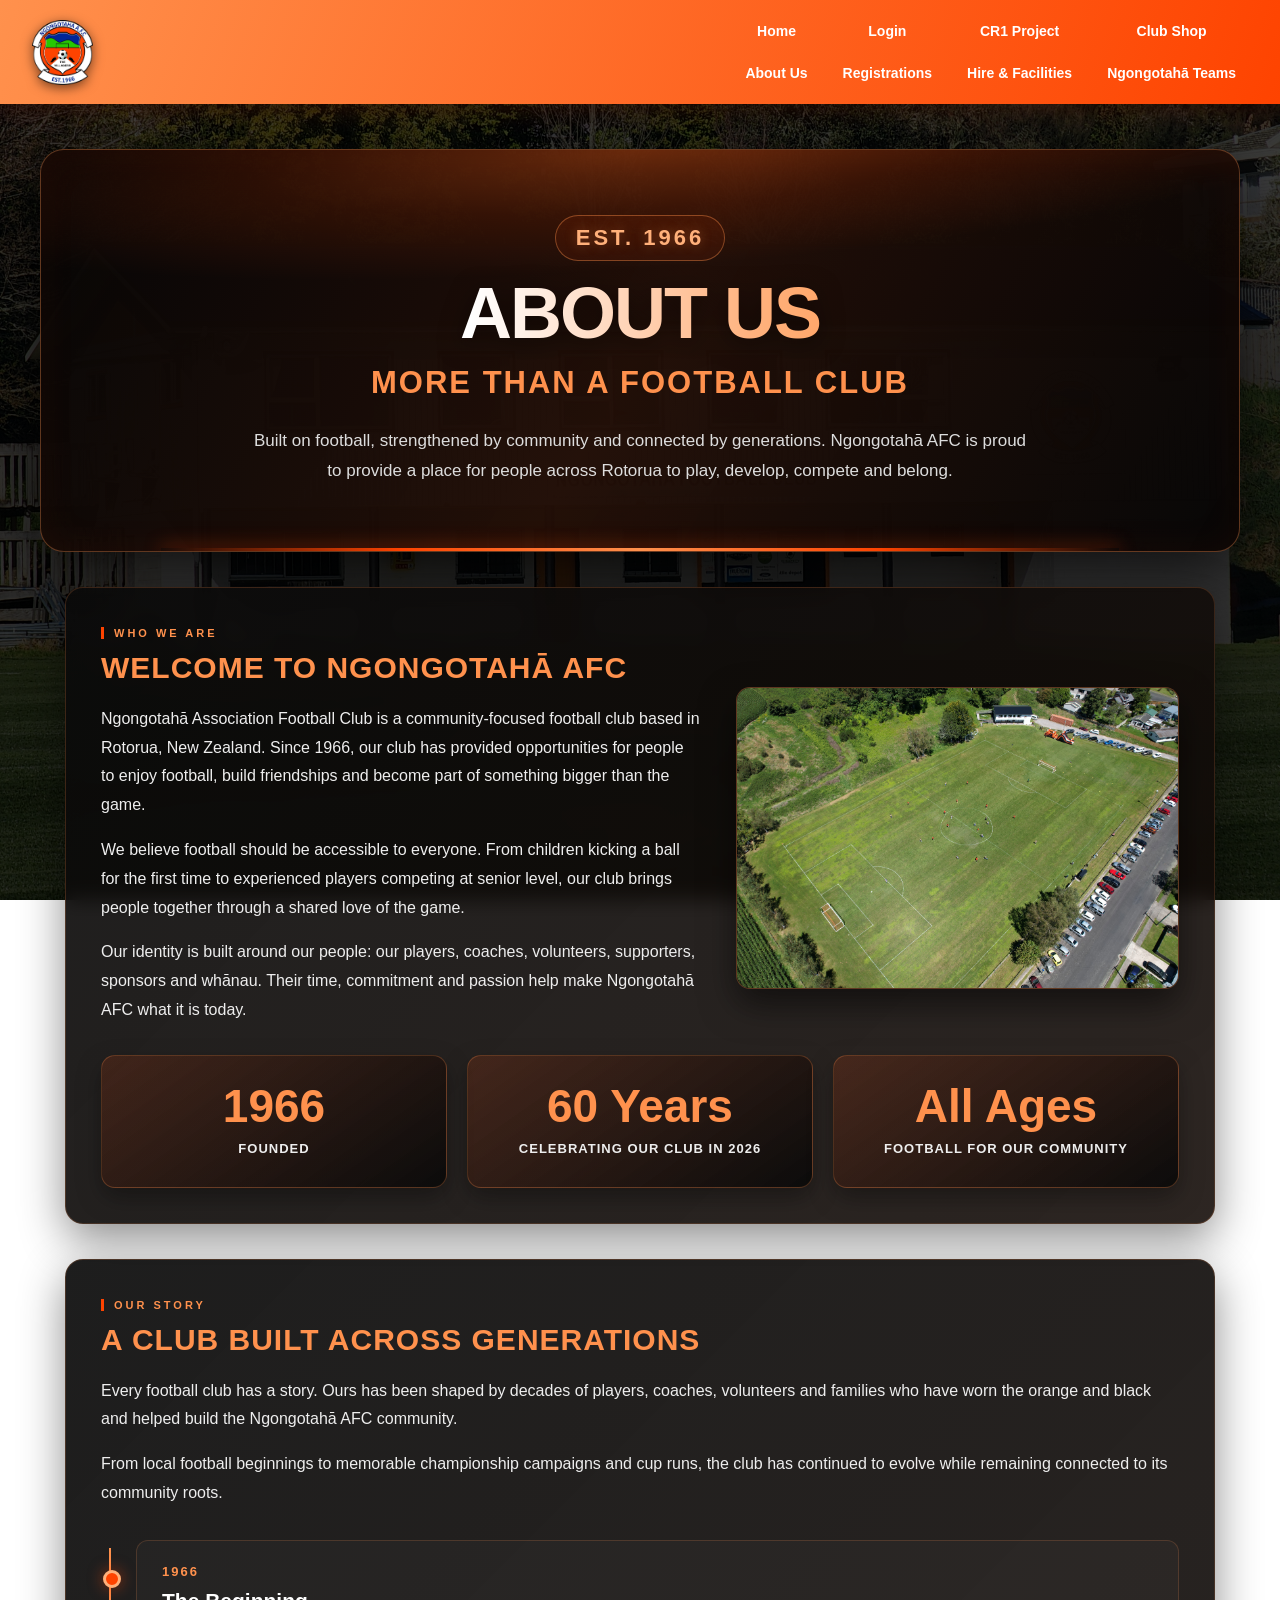
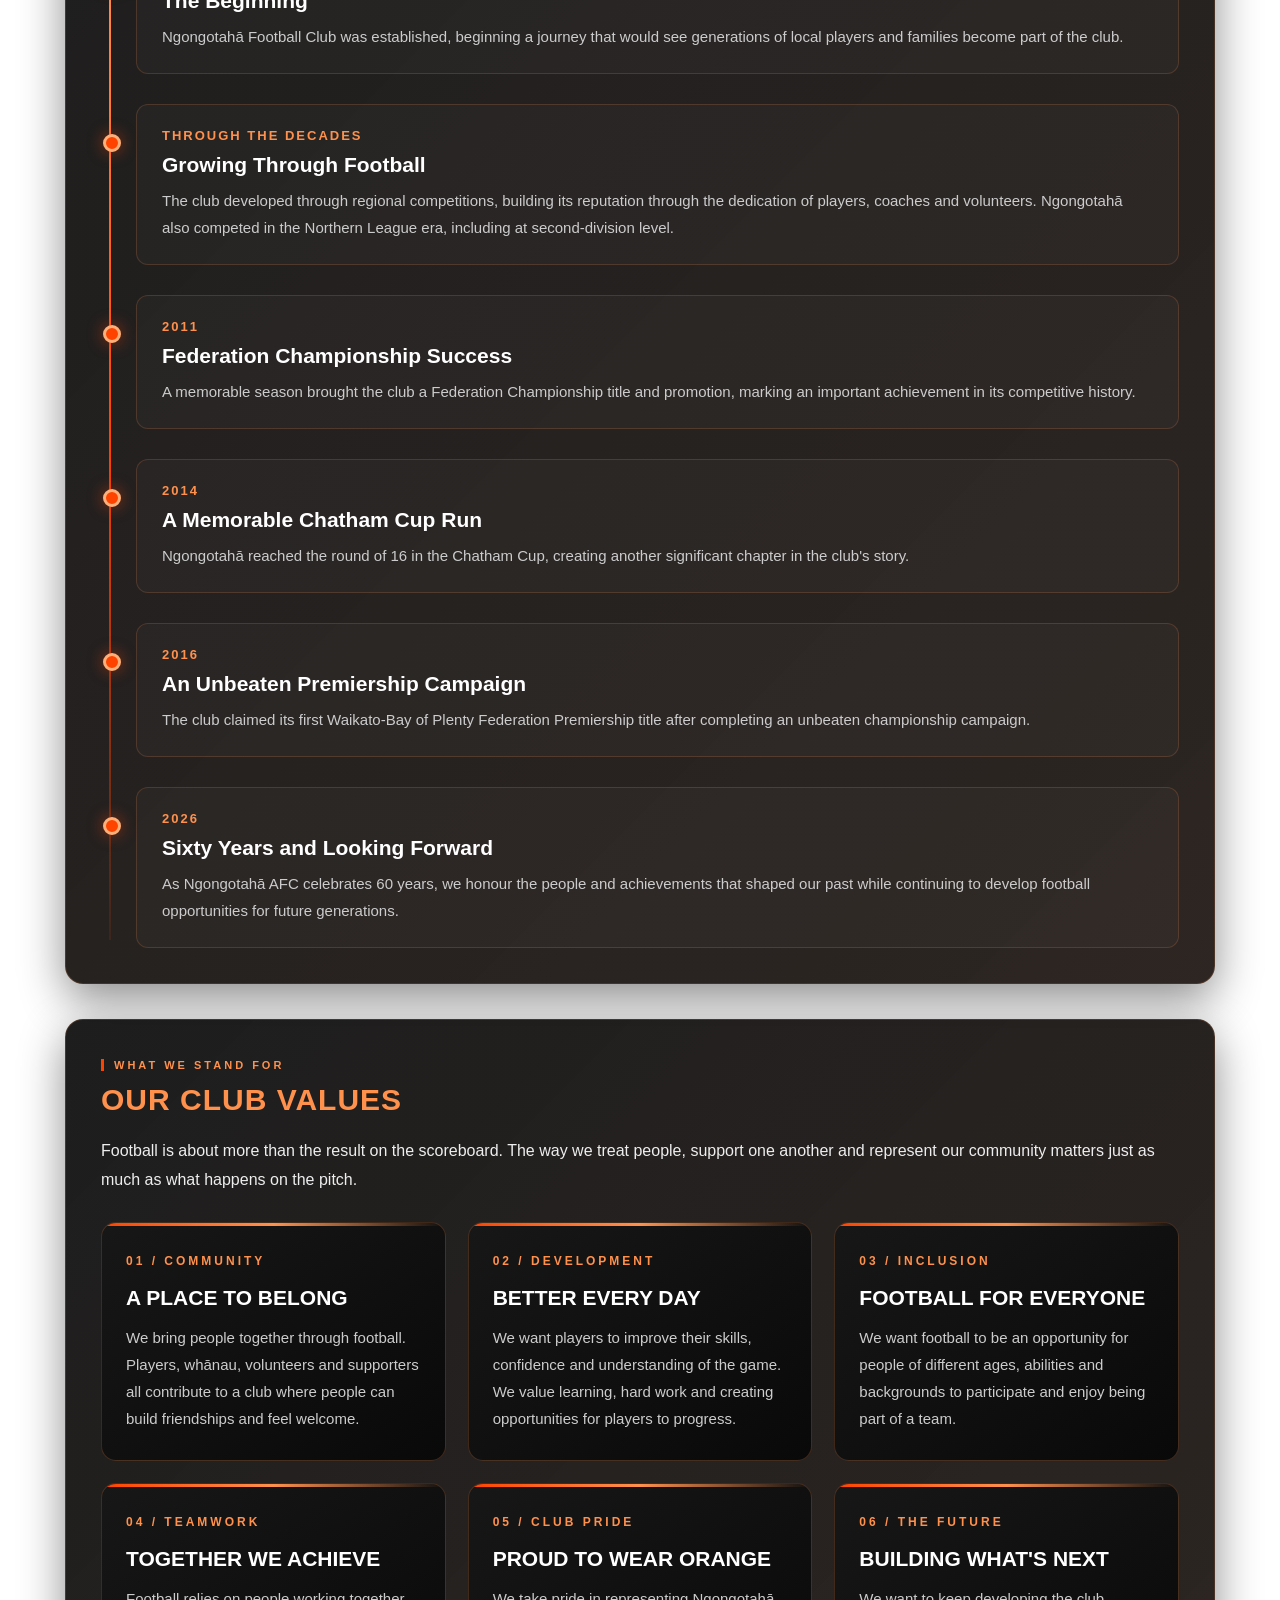
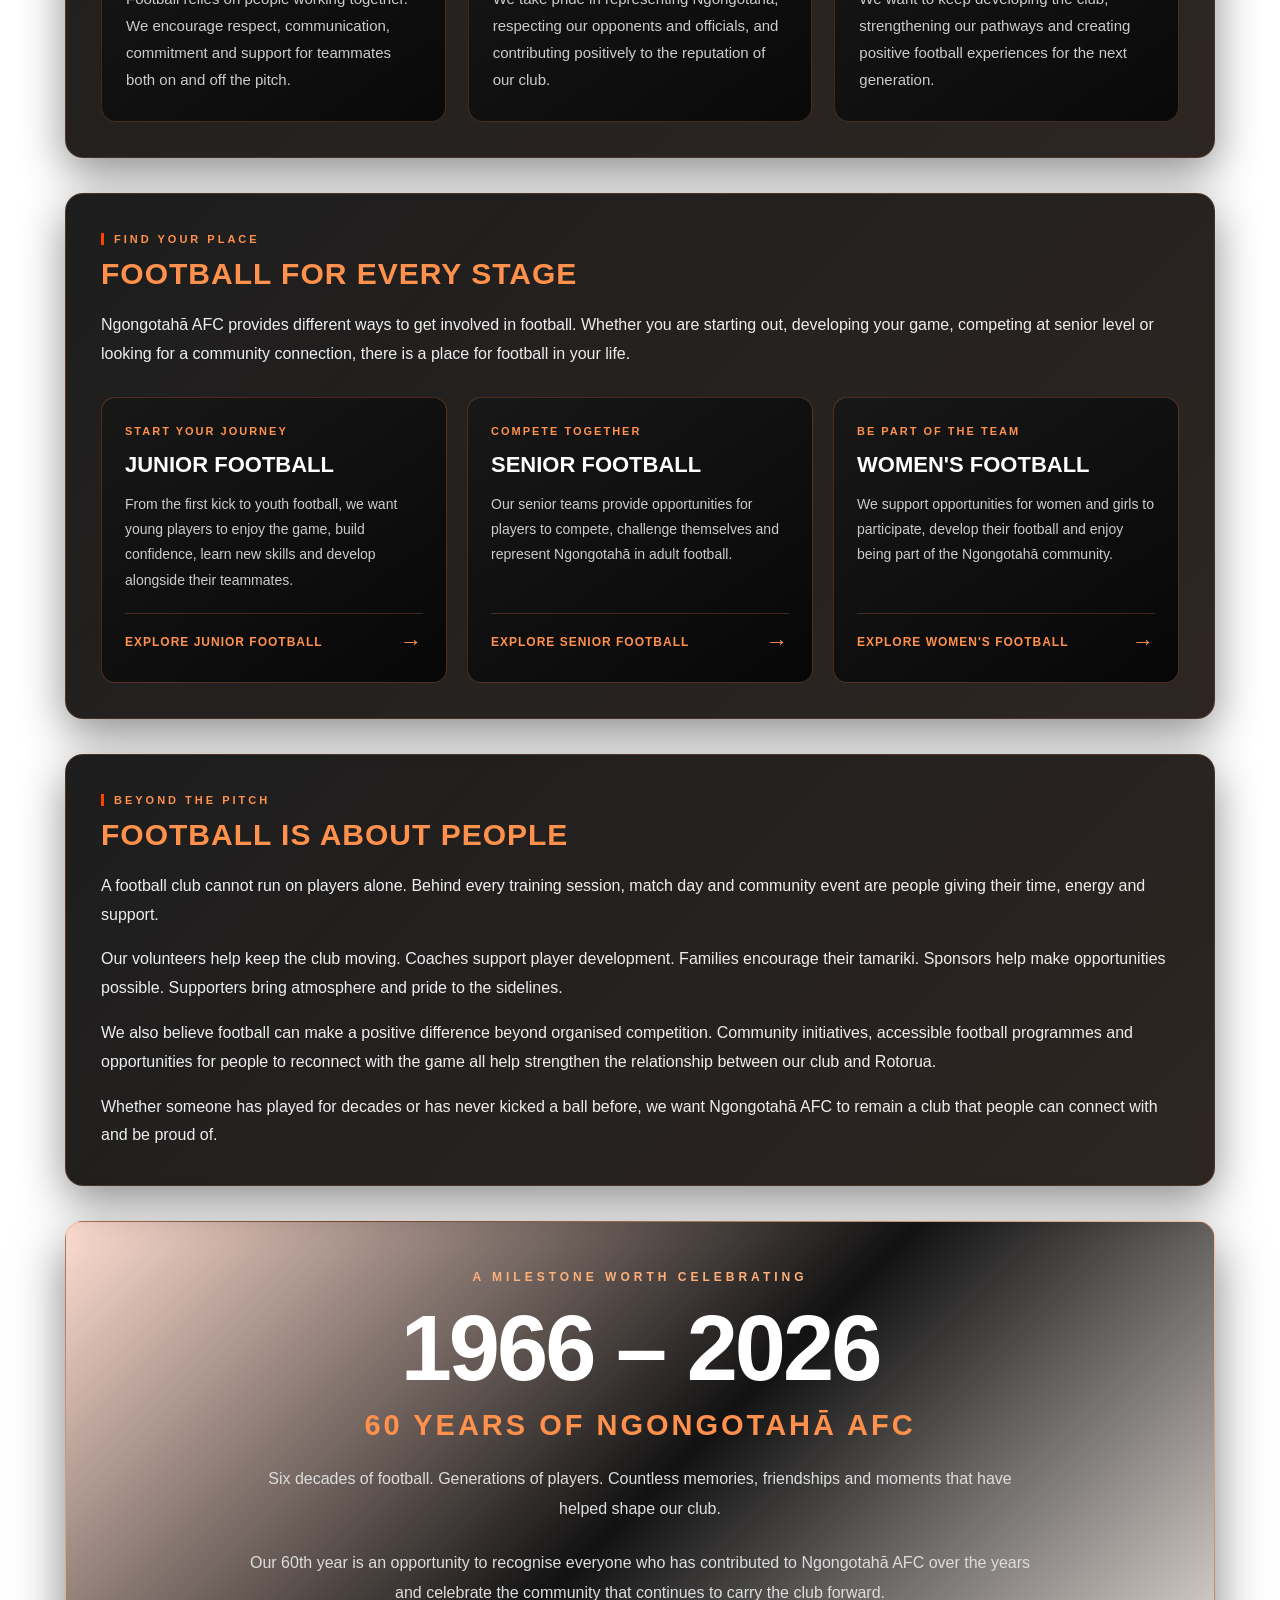
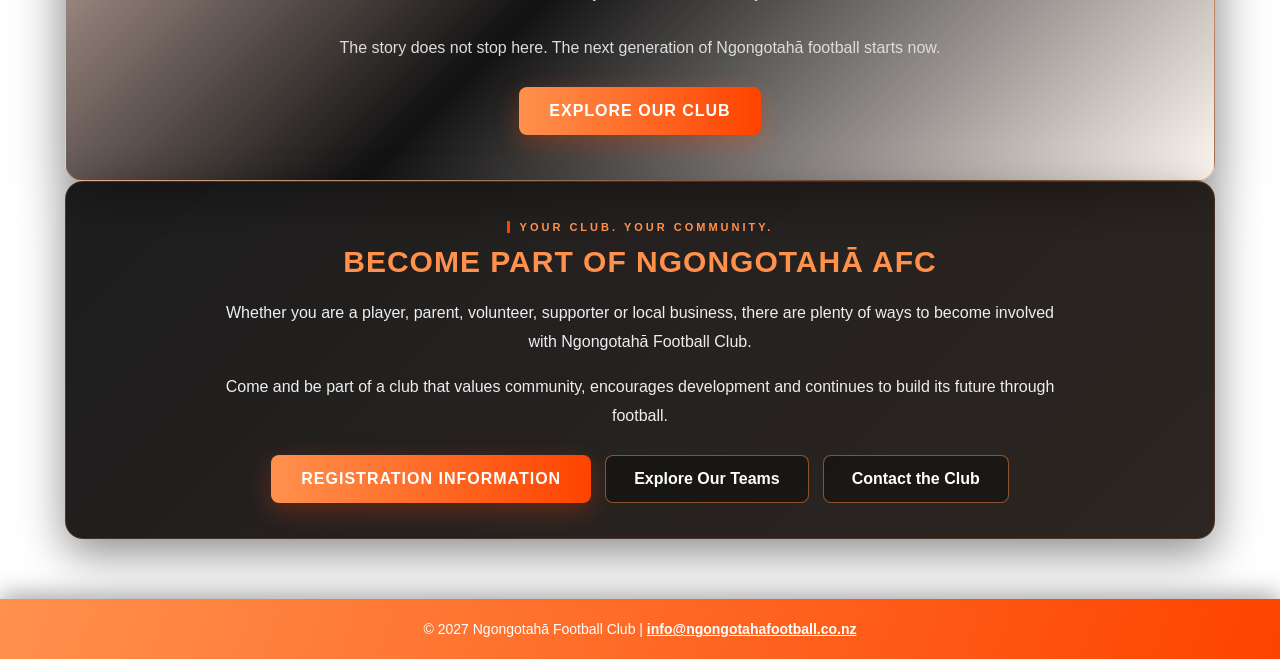
==== commit 28d9751c: "Update aboutus.html" ====
--- a/aboutus.html
+++ b/aboutus.html
@@ -650,6 +650,9 @@
 
          Kept consistent with index.html.
          All pages use style.css and java.js.
+         The links below are the built-in fallback; once the
+         editor is connected, content.js replaces them with the
+         links you set in the Top Bar tab.
          ===================================================== -->
 
     <nav class="navbar" id="navbar">
@@ -1600,11 +1603,13 @@
     <!-- =====================================================
          SHARED JAVASCRIPT
 
-         Uses the existing java.js file.
-         No separate About Us JavaScript is required.
+         java.js  = existing shared site script
+         content.js = pulls the top bar (and other content)
+                      from the editor / data repo
          ===================================================== -->
 
     <script src="java.js"></script>
+    <script src="content.js"></script>
 
 
 </body>
